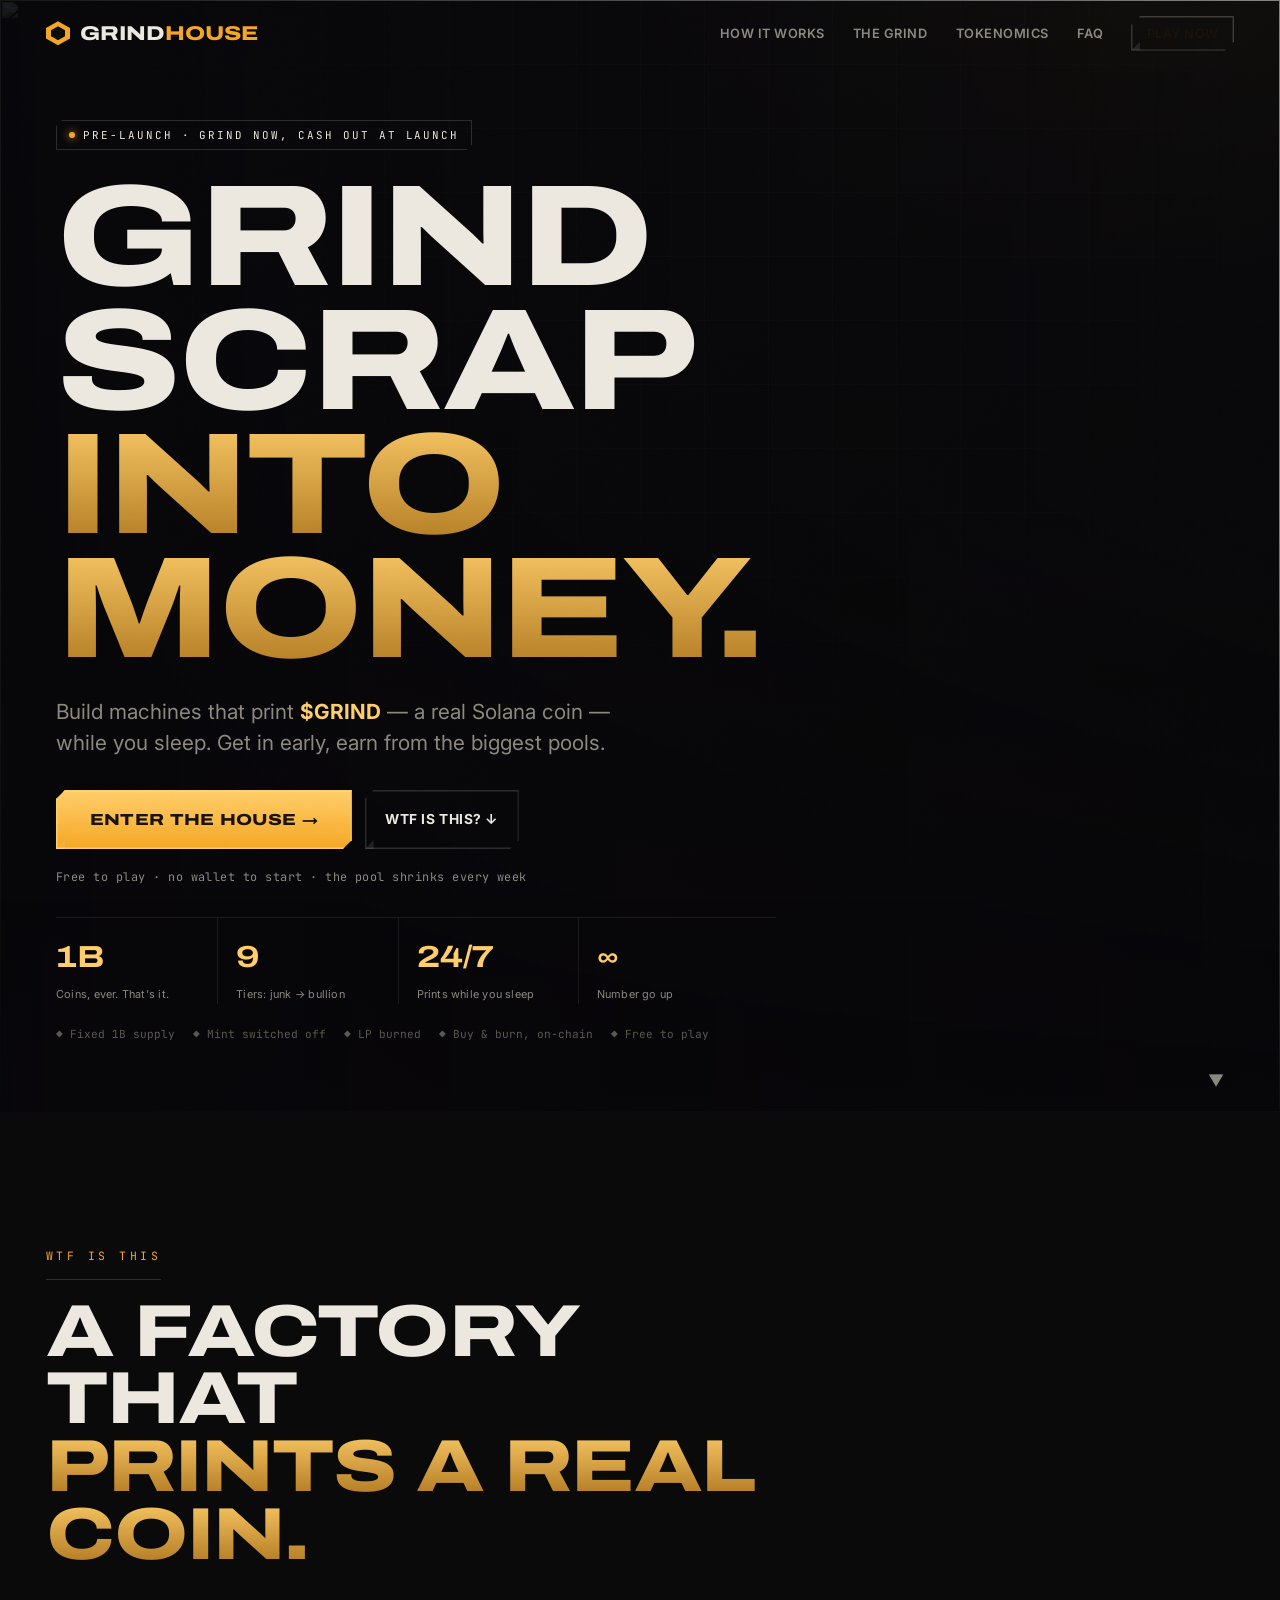
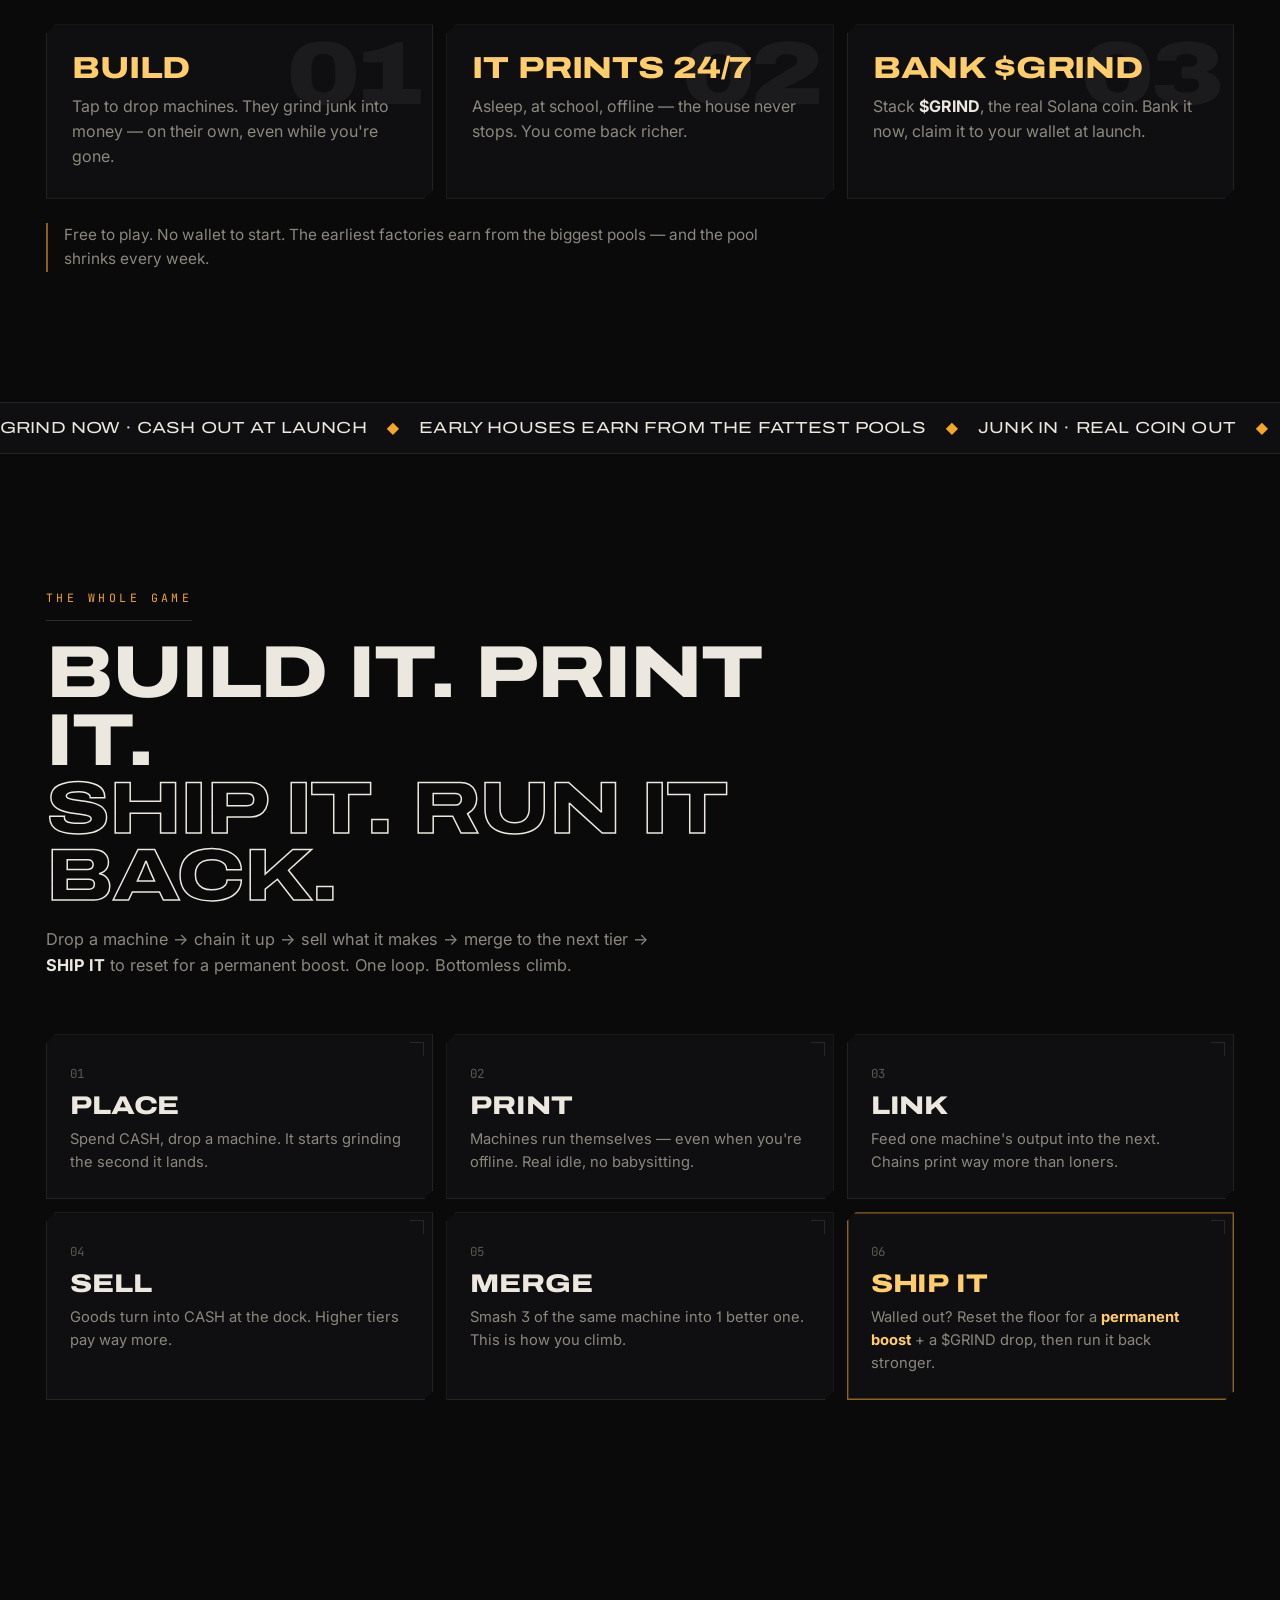
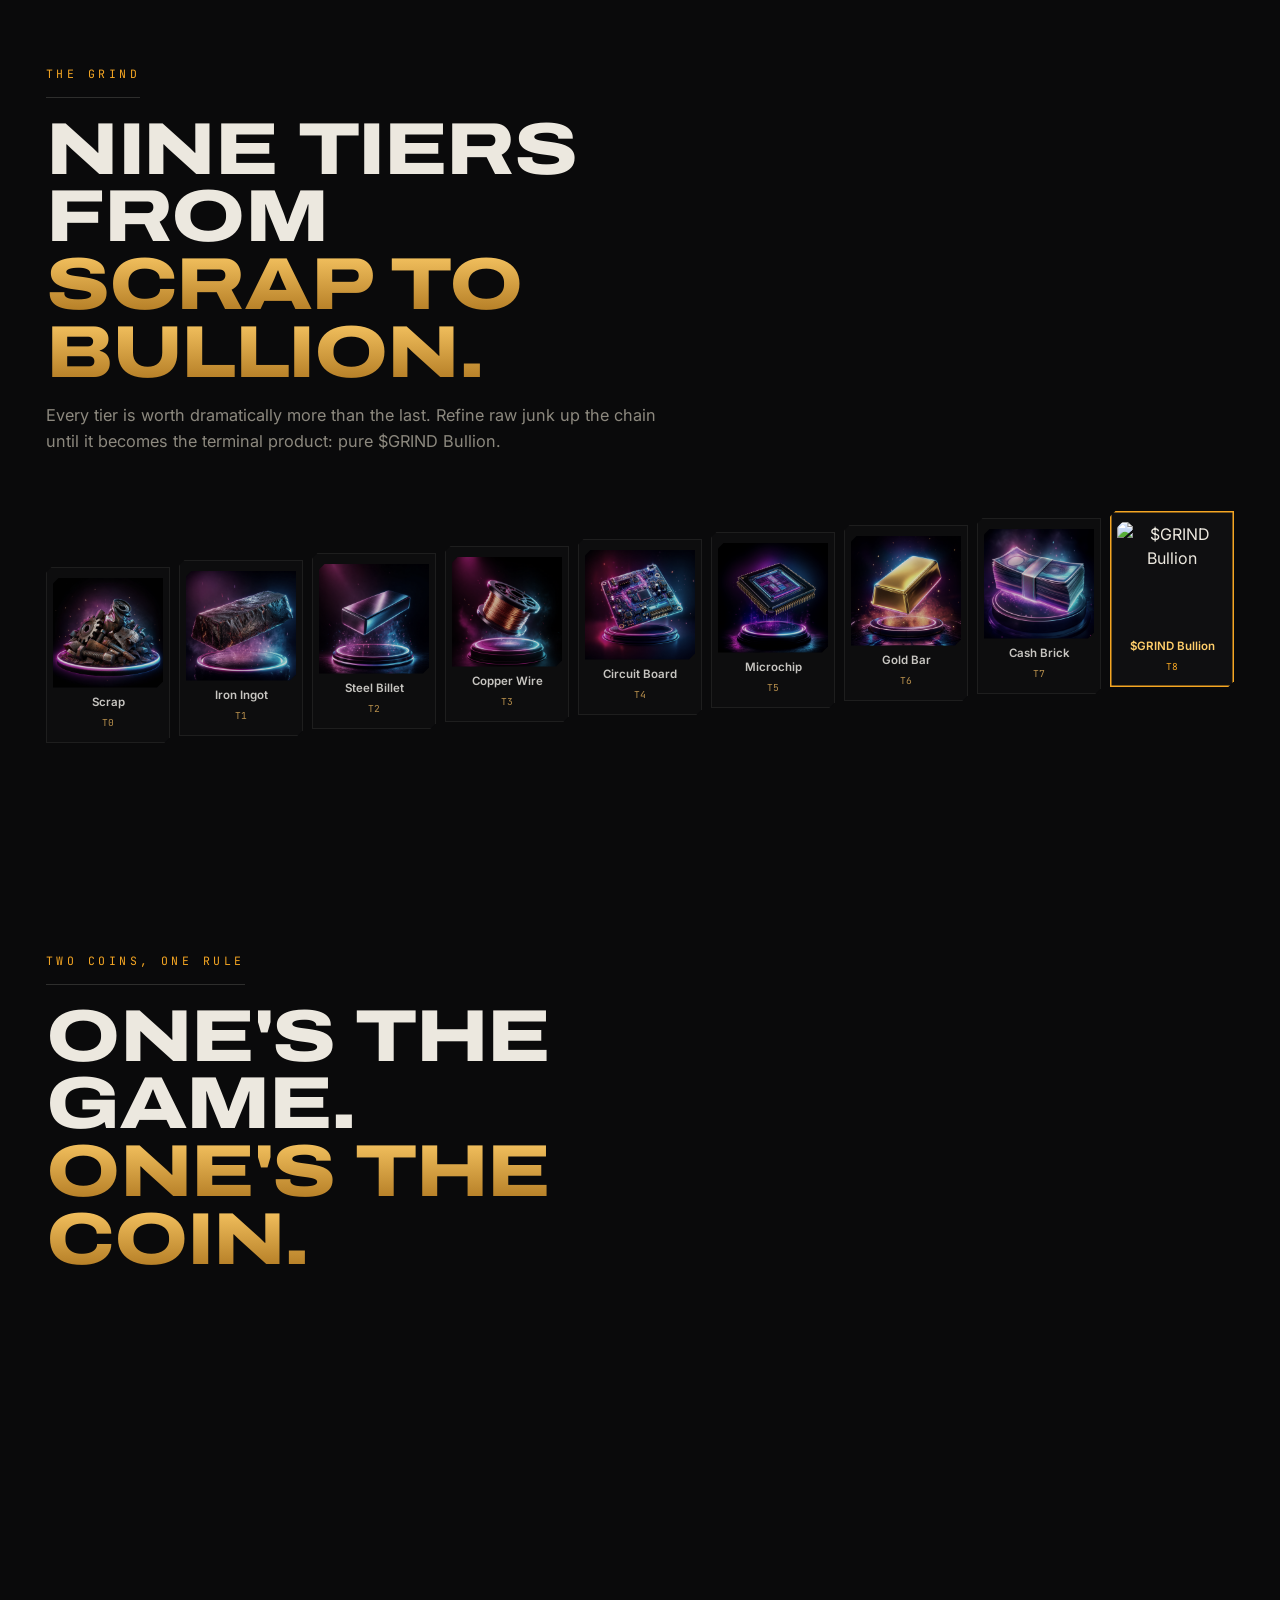
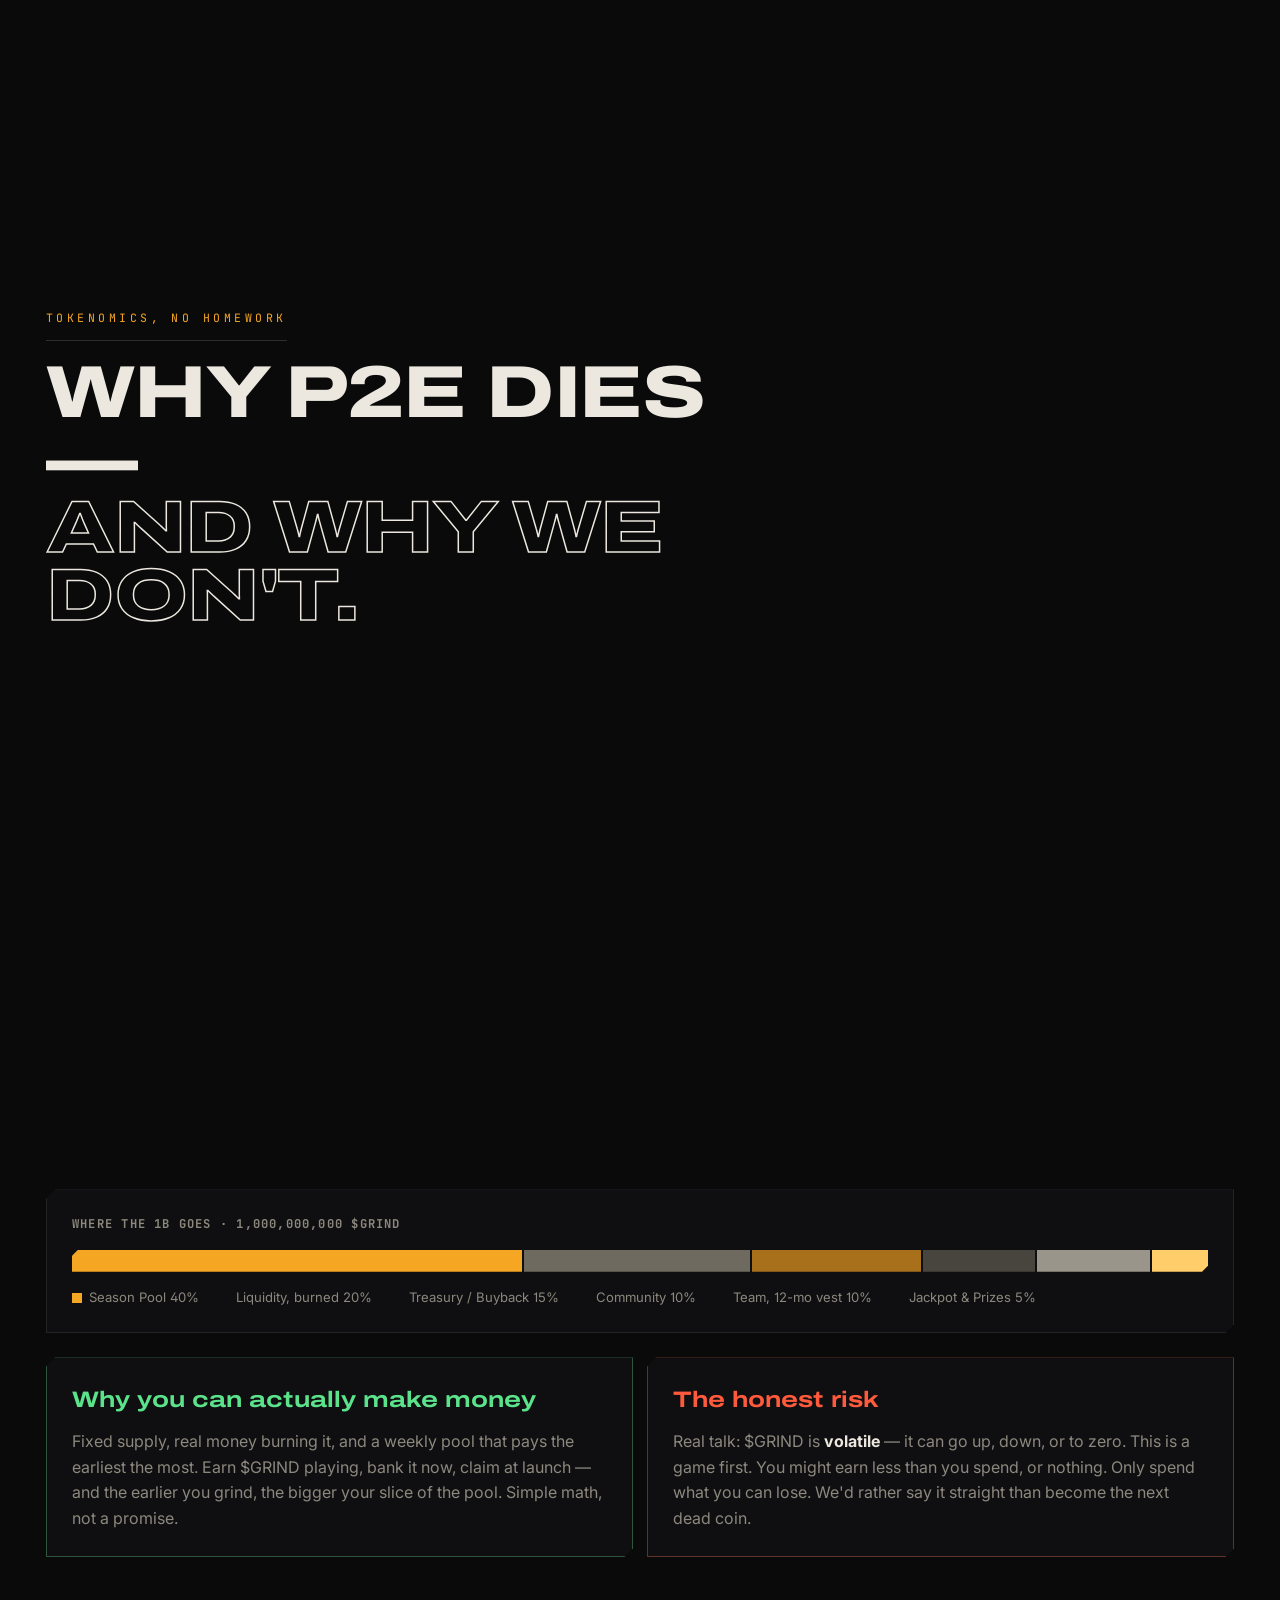
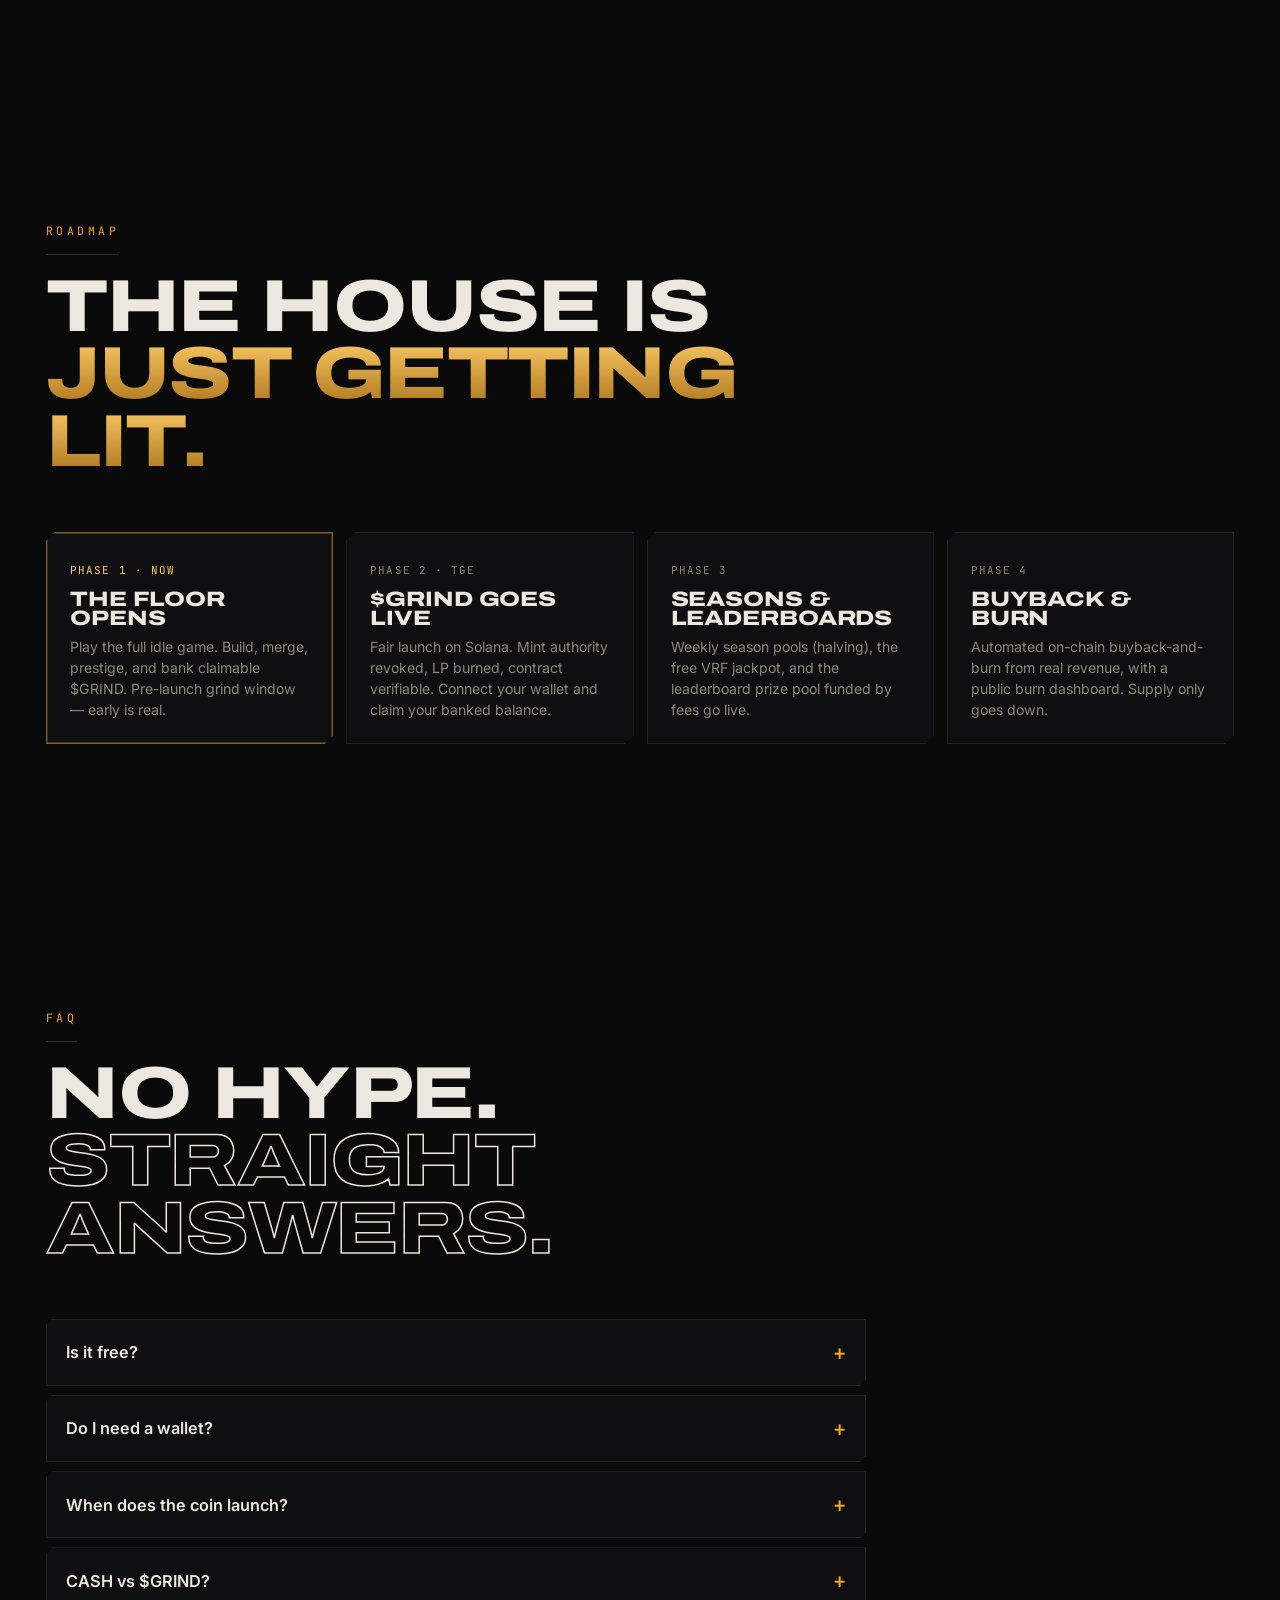
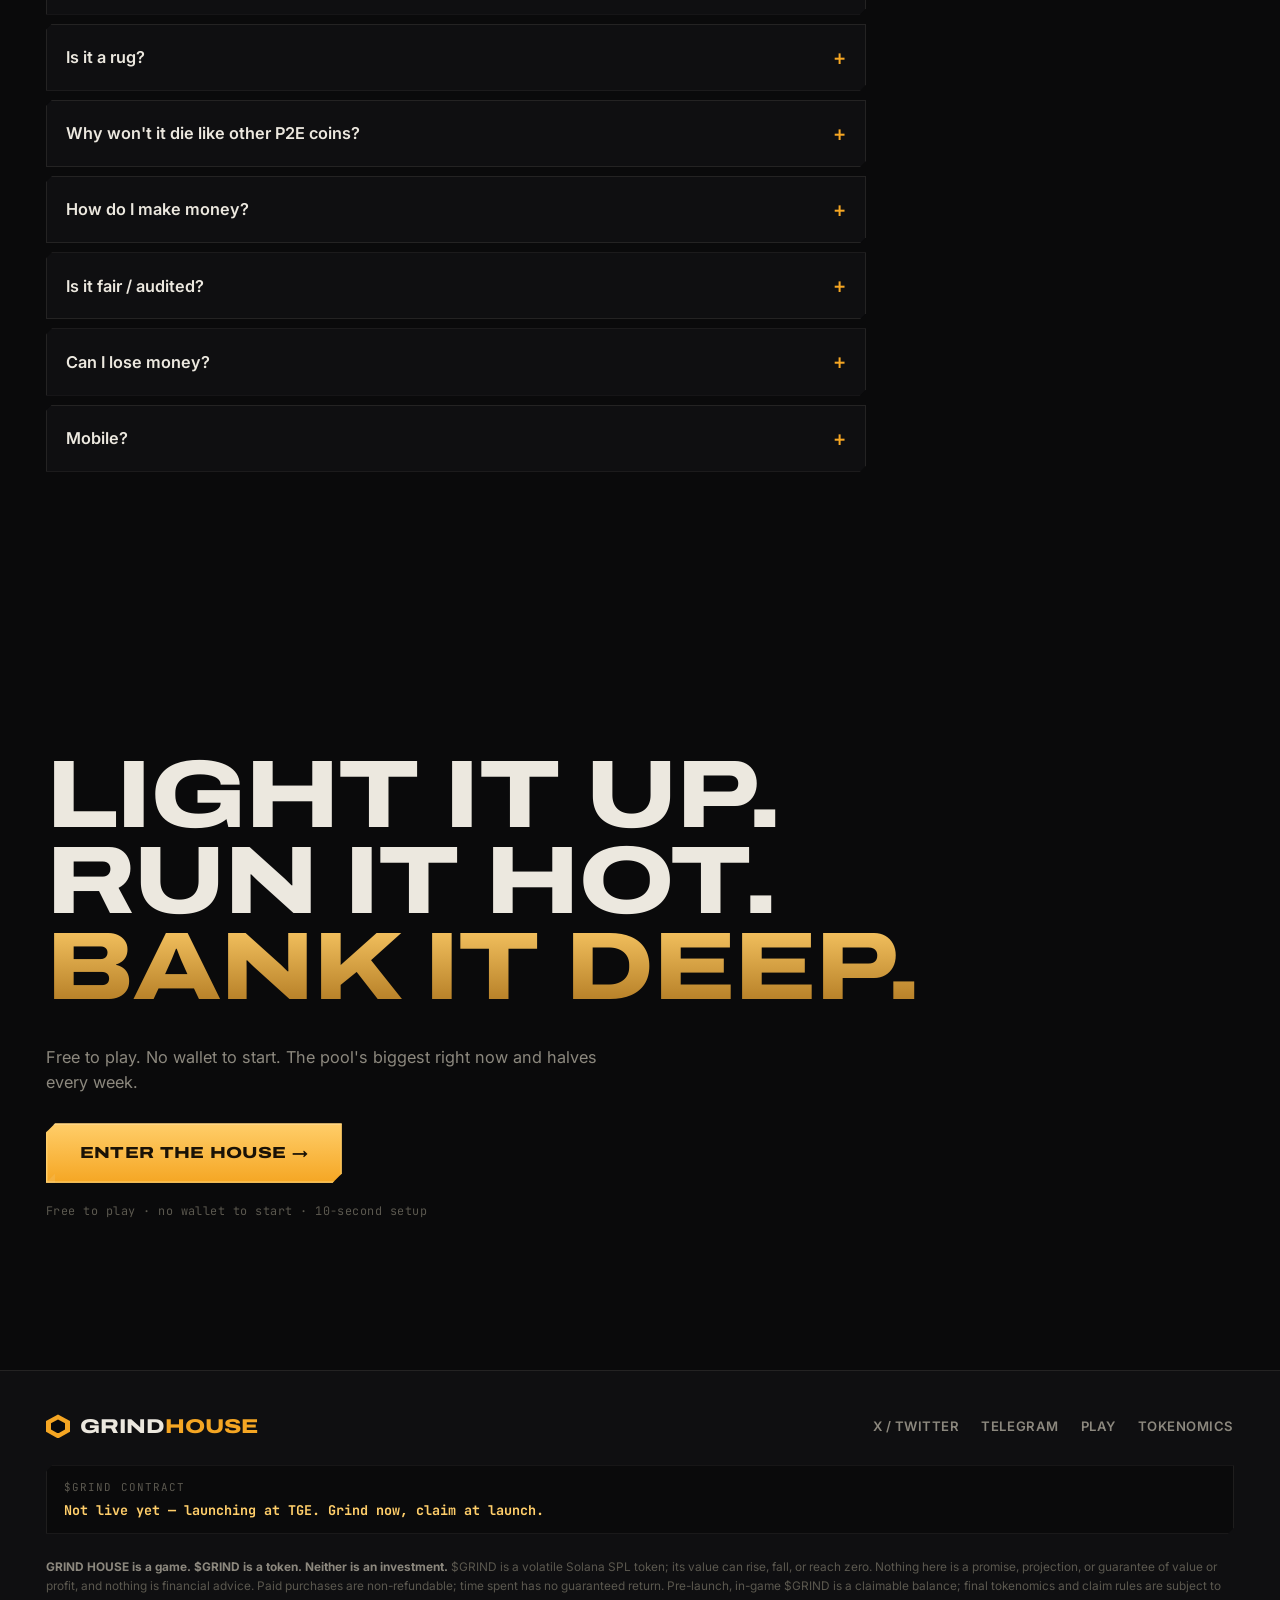
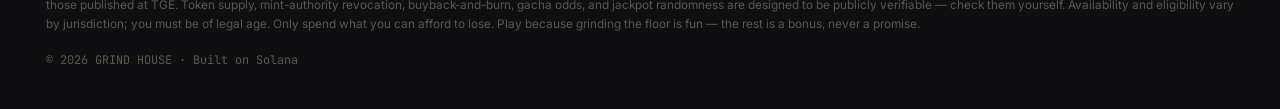
==== index.html @ 3b8a9f99 "GRIND HOUSE — clarity pass: WTF explainer, CASH/$GRIND split, skimmable tokenomics, in-game onboardi" ====
<!DOCTYPE html>
<html lang="en">
<head>
<meta charset="UTF-8">
<meta name="viewport" content="width=device-width, initial-scale=1">
<meta name="theme-color" content="#07060c">
<title>GRIND HOUSE — Grind scrap into money. $GRIND on Solana.</title>
<meta name="description" content="Run a neon refinery that grinds raw scrap all the way up to $GRIND — the real Solana token. It prints while you sleep. Grind now, claim at launch.">
<meta property="og:title" content="GRIND HOUSE — Grind scrap into money.">
<meta property="og:description" content="The underground refinery that turns junk into $GRIND on Solana. The house never sleeps.">
<meta property="og:image" content="assets/img/og.png">
<meta property="og:type" content="website">
<meta name="twitter:card" content="summary_large_image">
<link rel="icon" href="assets/img/token.png">
<link rel="preconnect" href="https://fonts.googleapis.com">
<link rel="preconnect" href="https://fonts.gstatic.com" crossorigin>
<link href="https://fonts.googleapis.com/css2?family=Archivo:wdth,wght@125,500;125,600;125,700;125,800;125,900&family=Inter:wght@400;500;600;700&family=JetBrains+Mono:wght@400;500;700&display=swap" rel="stylesheet">
<link rel="stylesheet" href="css/base.css">
<link rel="stylesheet" href="css/site.css">
</head>
<body>
<div class="bg-fx"><div class="bg-grid"></div><div class="bg-glow g1"></div><div class="bg-glow g2"></div><div class="bg-scan"></div></div>

<!-- ===== NAV ===== -->
<nav class="nav" id="nav">
  <a class="brand" href="#top"><span class="brand-mark"></span><span class="brand-name">GRIND<i>HOUSE</i></span></a>
  <div class="nav-links" id="navLinks">
    <a href="#how">How it works</a>
    <a href="#ladder">The grind</a>
    <a href="#token">Tokenomics</a>
    <a href="#faq">FAQ</a>
    <a class="cta nav-cta" href="play.html">PLAY NOW</a>
  </div>
  <button class="nav-burger" id="burger" aria-label="menu">☰</button>
</nav>

<!-- ===== HERO ===== -->
<header class="hero" id="top">
  <div class="hero-bg">
    <video autoplay muted loop playsinline poster="assets/img/hero.png">
      <source src="assets/video/hero_loop.mp4" type="video/mp4">
    </video>
    <img src="assets/img/hero.png" class="hero-bg-fallback" alt="">
    <div class="hero-veil"></div>
  </div>
  <div class="hero-inner">
    <div class="hero-badge"><span class="live-dot"></span> PRE-LAUNCH · GRIND NOW, CASH OUT AT LAUNCH</div>
    <h1 class="hero-h1">GRIND SCRAP<br><span class="grad-gold">INTO MONEY.</span></h1>
    <p class="hero-sub">Build machines that print <b>$GRIND</b> — a real Solana coin — while you sleep. Get in early, earn from the biggest pools.</p>
    <div class="hero-cta">
      <a class="cta big-cta" href="play.html">ENTER THE HOUSE →</a>
      <a class="cta ghost" href="#wtf">WTF is this? ↓</a>
    </div>
    <p class="hero-micro">Free to play · no wallet to start · the pool shrinks every week</p>
    <div class="hero-stats">
      <div class="hs"><b data-count="1000000000">1B</b><span>Coins, ever. That's it.</span></div>
      <div class="hs"><b data-count="9">9</b><span>Tiers: junk → bullion</span></div>
      <div class="hs"><b>24/7</b><span>Prints while you sleep</span></div>
      <div class="hs"><b>∞</b><span>Number go up</span></div>
    </div>
    <div class="trust-row">
      <span class="trust">◆ Fixed 1B supply</span>
      <span class="trust">◆ Mint switched off</span>
      <span class="trust">◆ LP burned</span>
      <span class="trust">◆ Buy &amp; burn, on-chain</span>
      <span class="trust">◆ Free to play</span>
    </div>
  </div>
  <div class="scroll-cue">▼</div>
</header>

<!-- ===== WTF IS THIS ===== -->
<section class="sec wtf" id="wtf">
  <div class="sec-head">
    <span class="kicker">WTF is this</span>
    <h2>A FACTORY THAT<br><span class="grad-gold">PRINTS A REAL COIN.</span></h2>
  </div>
  <div class="wtf-grid">
    <div class="wtf-step">
      <span class="wtf-n">01</span>
      <h3>BUILD</h3>
      <p>Tap to drop machines. They grind junk into money — on their own, even while you're gone.</p>
    </div>
    <div class="wtf-step">
      <span class="wtf-n">02</span>
      <h3>IT PRINTS 24/7</h3>
      <p>Asleep, at school, offline — the house never stops. You come back richer.</p>
    </div>
    <div class="wtf-step">
      <span class="wtf-n">03</span>
      <h3>BANK $GRIND</h3>
      <p>Stack <b>$GRIND</b>, the real Solana coin. Bank it now, claim it to your wallet at launch.</p>
    </div>
  </div>
  <p class="wtf-foot">Free to play. No wallet to start. The earliest factories earn from the biggest pools — and the pool shrinks every week.</p>
</section>

<div class="marquee"><div class="marquee-track" id="marquee"></div></div>

<!-- ===== HOW IT WORKS ===== -->
<section class="sec" id="how">
  <div class="sec-head">
    <span class="kicker">The whole game</span>
    <h2>BUILD IT. PRINT IT.<br><span class="grad-neon">SHIP IT. RUN IT BACK.</span></h2>
    <p>Drop a machine → chain it up → sell what it makes → merge to the next tier → <b>SHIP IT</b> to reset for a permanent boost. One loop. Bottomless climb.</p>
  </div>
  <div class="loop-grid">
    <div class="loop-card"><span class="ln">01</span><h3>PLACE</h3><p>Spend CASH, drop a machine. It starts grinding the second it lands.</p></div>
    <div class="loop-card"><span class="ln">02</span><h3>PRINT</h3><p>Machines run themselves — even when you're offline. Real idle, no babysitting.</p></div>
    <div class="loop-card"><span class="ln">03</span><h3>LINK</h3><p>Feed one machine's output into the next. Chains print way more than loners.</p></div>
    <div class="loop-card"><span class="ln">04</span><h3>SELL</h3><p>Goods turn into CASH at the dock. Higher tiers pay way more.</p></div>
    <div class="loop-card"><span class="ln">05</span><h3>MERGE</h3><p>Smash 3 of the same machine into 1 better one. This is how you climb.</p></div>
    <div class="loop-card hot"><span class="ln">06</span><h3>SHIP IT</h3><p>Walled out? Reset the floor for a <b>permanent boost</b> + a $GRIND drop, then run it back stronger.</p></div>
  </div>
</section>

<!-- ===== THE LADDER ===== -->
<section class="sec" id="ladder">
  <div class="sec-head">
    <span class="kicker">The grind</span>
    <h2>NINE TIERS FROM<br><span class="grad-gold">SCRAP TO BULLION.</span></h2>
    <p>Every tier is worth dramatically more than the last. Refine raw junk up the chain until it becomes the terminal product: pure $GRIND Bullion.</p>
  </div>
  <div class="ladder">
    <div class="rung"><img src="assets/img/t0_scrap.png" alt="Scrap"><b>Scrap</b><span>T0</span></div>
    <div class="rung"><img src="assets/img/t1_iron.png" alt="Iron Ingot"><b>Iron Ingot</b><span>T1</span></div>
    <div class="rung"><img src="assets/img/t2_steel.png" alt="Steel Billet"><b>Steel Billet</b><span>T2</span></div>
    <div class="rung"><img src="assets/img/t3_wire.png" alt="Copper Wire"><b>Copper Wire</b><span>T3</span></div>
    <div class="rung"><img src="assets/img/t4_circuit.png" alt="Circuit Board"><b>Circuit Board</b><span>T4</span></div>
    <div class="rung"><img src="assets/img/t5_chip.png" alt="Microchip"><b>Microchip</b><span>T5</span></div>
    <div class="rung"><img src="assets/img/t6_gold.png" alt="Gold Bar"><b>Gold Bar</b><span>T6</span></div>
    <div class="rung"><img src="assets/img/t7_cash.png" alt="Cash Brick"><b>Cash Brick</b><span>T7</span></div>
    <div class="rung final"><img src="assets/img/t8_grind.png" alt="$GRIND Bullion"><b>$GRIND Bullion</b><span>T8</span></div>
  </div>
</section>

<!-- ===== CASH vs $GRIND ===== -->
<section class="sec" id="cash-grind">
  <div class="sec-head">
    <span class="kicker">Two coins, one rule</span>
    <h2>ONE'S THE GAME.<br><span class="grad-gold">ONE'S THE COIN.</span></h2>
  </div>

  <div class="two-token">
    <div class="tt cash">
      <h3>CASH</h3><span class="tt-tag">game money</span>
      <p><b>Game money.</b> The points you build with. Climbs to insane numbers — billions, trillions, infinity. <b>You can't cash it out — that's on purpose.</b> Game money can't crash anything.</p>
    </div>
    <div class="tt grind">
      <h3>$GRIND</h3><span class="tt-tag">the real Solana coin</span>
      <p><b>Real coin.</b> Fixed at 1,000,000,000 forever. Mint switched off. You only earn it at big moments — shipping, milestones, the weekly pool. No printing per second, so playing can never flood the market. Bank it now, claim at launch.</p>
    </div>
  </div>

  <p class="safe-strip">CASH explodes forever so the fun never stops; $GRIND can't, so the real coin stays scarce. <b>That split is the trick every other P2E game missed.</b></p>
</section>

<!-- ===== TOKENOMICS ===== -->
<section class="sec" id="token">
  <div class="sec-head">
    <span class="kicker">Tokenomics, no homework</span>
    <h2>WHY P2E DIES —<br><span class="grad-neon">AND WHY WE DON'T.</span></h2>
  </div>

  <div class="tldr">
    <p class="tldr-line">Other play-to-earn coins print forever, so they die. <b>$GRIND can't</b> — fixed at 1B, mint switched off, and real revenue keeps buying it back &amp; burning it on-chain. That's it.</p>
    <p class="risk-chip"><b>Heads up:</b> $GRIND is volatile — it can go to zero. Game first. Only spend what you can lose.</p>
  </div>

  <div class="token-bullets">
    <div class="tb"><h4>No printer.</h4><p>Zero coins per second. You only earn $GRIND at moments — shipping, milestones, the weekly pool. Playing can never flood the market.</p></div>
    <div class="tb"><h4>Supply only shrinks.</h4><p>Real money from cosmetics (paid in SOL) auto-buys $GRIND and burns it — on-chain, forever. Anyone can check.</p></div>
    <div class="tb"><h4>Early = bigger share.</h4><p>The weekly pool halves every week — earlier grinders earn from the fattest pools. That's the math, not a price call.</p></div>
    <div class="tb"><h4>Value from fun, not new buyers.</h4><p>No deposits paying you, no last-one-holding-the-bag. People enjoying the game funds the burn.</p></div>
  </div>

  <div class="alloc">
    <h4 class="alloc-title">Where the 1B goes · 1,000,000,000 $GRIND</h4>
    <div class="alloc-bar">
      <i style="--w:40%;--c:var(--gold)" title="Season Pool 40%"></i>
      <i style="--w:20%;--c:var(--cyan)" title="Liquidity (burned) 20%"></i>
      <i style="--w:15%;--c:var(--violet)" title="Treasury/Buyback 15%"></i>
      <i style="--w:10%;--c:var(--mag)" title="Community 10%"></i>
      <i style="--w:10%;--c:var(--acid)" title="Team (vested) 10%"></i>
      <i style="--w:5%;--c:var(--hot)" title="Jackpot 5%"></i>
    </div>
    <div class="alloc-legend">
      <span><i style="background:var(--gold)"></i>Season Pool 40%</span>
      <span><i style="background:var(--cyan)"></i>Liquidity, burned 20%</span>
      <span><i style="background:var(--violet)"></i>Treasury / Buyback 15%</span>
      <span><i style="background:var(--mag)"></i>Community 10%</span>
      <span><i style="background:var(--acid)"></i>Team, 12-mo vest 10%</span>
      <span><i style="background:var(--hot)"></i>Jackpot &amp; Prizes 5%</span>
    </div>
  </div>

  <div class="money-honest">
    <div class="mh-col good">
      <h4>Why you can actually make money</h4>
      <p>Fixed supply, real money burning it, and a weekly pool that pays the earliest the most. Earn $GRIND playing, bank it now, claim at launch — and the earlier you grind, the bigger your slice of the pool. Simple math, not a promise.</p>
    </div>
    <div class="mh-col risk">
      <h4>The honest risk</h4>
      <p>Real talk: $GRIND is <b>volatile</b> — it can go up, down, or to zero. This is a game first. You might earn less than you spend, or nothing. Only spend what you can lose. We'd rather say it straight than become the next dead coin.</p>
    </div>
  </div>
</section>

<!-- ===== ROADMAP ===== -->
<section class="sec" id="road">
  <div class="sec-head"><span class="kicker">Roadmap</span><h2>THE HOUSE IS<br><span class="grad-gold">JUST GETTING LIT.</span></h2></div>
  <div class="road">
    <div class="rd done"><span class="rd-ph">PHASE 1 · NOW</span><h3>The Floor Opens</h3><p>Play the full idle game. Build, merge, prestige, and bank claimable $GRIND. Pre-launch grind window — early is real.</p></div>
    <div class="rd"><span class="rd-ph">PHASE 2 · TGE</span><h3>$GRIND Goes Live</h3><p>Fair launch on Solana. Mint authority revoked, LP burned, contract verifiable. Connect your wallet and claim your banked balance.</p></div>
    <div class="rd"><span class="rd-ph">PHASE 3</span><h3>Seasons &amp; Leaderboards</h3><p>Weekly season pools (halving), the free VRF jackpot, and the leaderboard prize pool funded by fees go live.</p></div>
    <div class="rd"><span class="rd-ph">PHASE 4</span><h3>Buyback &amp; Burn</h3><p>Automated on-chain buyback-and-burn from real revenue, with a public burn dashboard. Supply only goes down.</p></div>
  </div>
</section>

<!-- ===== FAQ ===== -->
<section class="sec" id="faq">
  <div class="sec-head"><span class="kicker">FAQ</span><h2>NO HYPE.<br><span class="grad-neon">STRAIGHT ANSWERS.</span></h2></div>
  <div class="faq">
    <details><summary>Is it free?</summary><p>Yes. Build, grind, ship, and bank $GRIND without spending a cent. Optional cosmetics exist — that's it.</p></details>
    <details><summary>Do I need a wallet?</summary><p>No — not to play. Start grinding instantly. Connect a Solana wallet only when you want to claim your $GRIND at launch.</p></details>
    <details><summary>When does the coin launch?</summary><p>Not yet. Right now you bank claimable $GRIND; at launch you pull it to your wallet. The weekly pool halves, so early grinders earn from the biggest pools.</p></details>
    <details><summary>CASH vs $GRIND?</summary><p>CASH = game points, infinite, can't cash out. $GRIND = the real Solana coin, fixed 1B, yours to claim at launch. CASH builds; $GRIND pays.</p></details>
    <details><summary>Is it a rug?</summary><p>No — and don't trust us, check the chain. Supply's fixed at 1B, mint's switched off, LP's burned, buys &amp; burns are on-chain. Value comes from people playing, not new deposits.</p></details>
    <details><summary>Why won't it die like other P2E coins?</summary><p>No per-second printing. Supply can't grow, sinks shrink it, and real revenue buys it back. Playing can't flood the market.</p></details>
    <details><summary>How do I make money?</summary><p>Earn $GRIND at big moments — resetting your floor for a boost (we call it SHIP IT), hitting milestones, grabbing the weekly pool — then bank it and claim at launch. Ship faster and stack blueprint buffs to earn more. (It's volatile. Game first.)</p></details>
    <details><summary>Is it fair / audited?</summary><p>Built for it. Fixed supply, mint switched off, on-chain buy &amp; burn, published gacha odds, a provably-fair jackpot — and audit details land before launch. Check it all yourself.</p></details>
    <details><summary>Can I lose money?</summary><p>Playing's free, so banked $GRIND costs you nothing. But $GRIND is volatile, and any real cash you spend on cosmetics is gone. Only spend what you can lose.</p></details>
    <details><summary>Mobile?</summary><p>Yep. Whole game runs in any browser, phone or desktop. Progress saves automatically.</p></details>
  </div>
</section>

<!-- ===== CTA ===== -->
<section class="final-cta">
  <h2>LIGHT IT UP.<br>RUN IT HOT.<br><span class="grad-gold">BANK IT DEEP.</span></h2>
  <p class="final-sub">Free to play. No wallet to start. The pool's biggest right now and halves every week.</p>
  <a class="cta big-cta" href="play.html">ENTER THE HOUSE →</a>
  <p class="final-micro">Free to play · no wallet to start · 10-second setup</p>
</section>

<!-- ===== FOOTER ===== -->
<footer class="foot">
  <div class="foot-top">
    <a class="brand" href="#top"><span class="brand-mark"></span><span class="brand-name">GRIND<i>HOUSE</i></span></a>
    <div class="foot-links">
      <a href="#" id="xLink">X / Twitter</a>
      <a href="#" id="tgLink">Telegram</a>
      <a href="play.html">Play</a>
      <a href="#token">Tokenomics</a>
    </div>
  </div>
  <div class="ca-box"><span>$GRIND contract</span><b id="caText">Not live yet — launching at TGE. Grind now, claim at launch.</b></div>
  <p class="disclaimer">
    <b>GRIND HOUSE is a game. $GRIND is a token. Neither is an investment.</b>
    $GRIND is a volatile Solana SPL token; its value can rise, fall, or reach zero. Nothing here is a promise, projection, or guarantee of value or profit, and nothing is financial advice. Paid purchases are non-refundable; time spent has no guaranteed return. Pre-launch, in-game $GRIND is a claimable balance; final tokenomics and claim rules are subject to those published at TGE. Token supply, mint-authority revocation, buyback-and-burn, gacha odds, and jackpot randomness are designed to be publicly verifiable — check them yourself. Availability and eligibility vary by jurisdiction; you must be of legal age. Only spend what you can afford to lose. Play because grinding the floor is fun — the rest is a bonus, never a promise.
  </p>
  <p class="copy">© <span id="yr"></span> GRIND HOUSE · Built on Solana</p>
</footer>

<script src="https://cdn.jsdelivr.net/npm/gsap@3.12.5/dist/gsap.min.js"></script>
<script src="https://cdn.jsdelivr.net/npm/gsap@3.12.5/dist/ScrollTrigger.min.js"></script>
<script src="https://cdn.jsdelivr.net/npm/@studio-freight/lenis@1.0.42/dist/lenis.min.js"></script>
<script type="module">
  import { TICKER } from "./js/data.js";
  import { GH } from "./js/config.js";
  // marquee
  const mq = document.getElementById("marquee");
  if (mq) mq.innerHTML = TICKER.concat(TICKER).map(t=>`<span>${t}</span><b>◆</b>`).join("");
  // year
  document.getElementById("yr").textContent = "2026";
  // nav scrolled state
  const nav = document.getElementById("nav");
  addEventListener("scroll", () => nav.classList.toggle("scrolled", scrollY > 30));
  // burger
  document.getElementById("burger").addEventListener("click", () => document.getElementById("navLinks").classList.toggle("open"));
  document.querySelectorAll("#navLinks a").forEach(a => a.addEventListener("click", () => document.getElementById("navLinks").classList.remove("open")));
  // count-up on hero stats
  const io = new IntersectionObserver((es)=>es.forEach(e=>{ if(e.isIntersecting){ countUp(e.target); io.unobserve(e.target);} }),{threshold:.5});
  document.querySelectorAll("[data-count]").forEach(el=>io.observe(el));
  function countUp(el){ const t=+el.dataset.count; let s=0; const dur=1100, t0=performance.now();
    const fmt=(n)=> n>=1e9?(n/1e9).toFixed(0)+"B": n>=1e6?(n/1e6).toFixed(0)+"M": Math.floor(n);
    const step=(now)=>{ const k=Math.min(1,(now-t0)/dur); el.textContent=fmt(t*(0.2+0.8*k*k)); if(k<1)requestAnimationFrame(step); else el.textContent=fmt(t);}; requestAnimationFrame(step); }
  // reveal on scroll
  const rv = new IntersectionObserver((es)=>es.forEach(e=>{ if(e.isIntersecting) e.target.classList.add("in"); }),{threshold:.15});
  document.querySelectorAll(".wtf-step,.loop-card,.rung,.tt,.tb,.rd,details,.mh-col,.safe-strip,.tldr-line,.risk-chip").forEach(el=>{el.classList.add("rise");rv.observe(el);});
  // wire token links if present
  if (GH.token.links.x) document.getElementById("xLink").href = GH.token.links.x;
  if (GH.token.links.telegram) document.getElementById("tgLink").href = GH.token.links.telegram;
  if (GH.token.launched && GH.token.mint) document.getElementById("caText").textContent = GH.token.mint;

  // motion stack — Lenis smooth scroll + GSAP hero parallax (tasteful, guarded)
  try {
    if (window.Lenis) {
      const lenis = new Lenis({ lerp: 0.1 });
      const raf = (t) => { lenis.raf(t); requestAnimationFrame(raf); };
      requestAnimationFrame(raf);
      if (window.gsap && window.ScrollTrigger) lenis.on("scroll", window.ScrollTrigger.update);
    }
    if (window.gsap && window.ScrollTrigger) {
      gsap.registerPlugin(ScrollTrigger);
      gsap.to(".hero-bg", { yPercent: 16, ease: "none", scrollTrigger: { trigger: ".hero", start: "top top", end: "bottom top", scrub: true } });
      gsap.utils.toArray(".sec-head h2").forEach((h) => gsap.from(h, { y: 28, opacity: 0, duration: .8, ease: "power3.out", scrollTrigger: { trigger: h, start: "top 85%" } }));
    }
  } catch (e) { /* motion is enhancement-only */ }
</script>
</body>
</html>
---- css/base.css ----
/* =====================================================================
   GRIND HOUSE — base / design system  ·  "REFINERY BRUTALIST"
   Restraint-first industrial editorial. Matte ink + tactile grain.
   ONE reserved action accent (molten gold). Neon = reward signal only.
   Bespoke chamfered components — ZERO rounded rectangles.
   (grounded in the verified anti-AI-slop design playbook)
   ===================================================================== */
:root{
  /* 4-layer ink ground */
  --base:#0A0A0B; --panel:#0F0F11; --panel-2:#151518; --raise:#1B1B1F;
  --hair:rgba(236,232,223,.09); --hair-2:rgba(236,232,223,.16);
  /* text */
  --bone:#ECE8DF; --mut:#8C887E; --dim:#5B584F; --recede:#34343A;
  /* THE action accent — gold. CTA / active / $GRIND / payout ONLY */
  --gold:#F5A623; --gold-hi:#FFCE6A; --gold-deep:#A8701A;
  /* state colors — each has exactly one job */
  --live:#5BE38C;            /* live income +$/s only */
  --warn:#FF5A3C;            /* danger / starved / risk only */
  /* reward neon — reserved for reveals/jackpot bursts + the art, never static chrome */
  --neon-mag:#FF2EC4; --neon-cy:#18E0FF; --neon-vi:#9A6BFF;
  --edge:rgba(236,232,223,.22);

  --disp:'Archivo',system-ui,sans-serif;       /* expanded heavy (font-stretch:125%) */
  --ui:'Inter',system-ui,sans-serif;
  --mono:'JetBrains Mono',ui-monospace,monospace;
  --maxw:1280px;

  /* signature chamfer — top-left + bottom-right cut */
  --cut:polygon(9px 0, 100% 0, 100% calc(100% - 9px), calc(100% - 9px) 100%, 0 100%, 0 9px);
  --cut-sm:polygon(6px 0, 100% 0, 100% calc(100% - 6px), calc(100% - 6px) 100%, 0 100%, 0 6px);
  --cut-tr:polygon(0 0, calc(100% - 14px) 0, 100% 14px, 100% 100%, 0 100%); /* top-right notch */

  /* tactile grain (feTurbulence, baked data-uri) */
  --grain:url("data:image/svg+xml,%3Csvg xmlns='http://www.w3.org/2000/svg' width='160' height='160'%3E%3Cfilter id='n'%3E%3CfeTurbulence type='fractalNoise' baseFrequency='0.82' numOctaves='2' stitchTiles='stitch'/%3E%3C/filter%3E%3Crect width='100%25' height='100%25' filter='url(%23n)'/%3E%3C/svg%3E");
}
*{box-sizing:border-box;margin:0;padding:0;-webkit-tap-highlight-color:transparent}
html{-webkit-text-size-adjust:100%}
body{background:var(--base);color:var(--bone);font-family:var(--ui);font-weight:400;line-height:1.5;
  overflow-x:hidden;text-rendering:optimizeLegibility;-webkit-font-smoothing:antialiased;font-feature-settings:"ss01","cv01";}
img{display:block;max-width:100%}
a{color:inherit;text-decoration:none}
button{font-family:inherit;cursor:pointer;border:none;background:none;color:inherit}
::selection{background:var(--gold);color:#0a0a0b}
.disp,h1,h2,h3{font-family:var(--disp);font-weight:800;font-stretch:125%;letter-spacing:-.005em;line-height:.92;text-transform:uppercase}
.mono{font-family:var(--mono);font-feature-settings:"tnum"}
.tnum{font-variant-numeric:tabular-nums}

/* global tactile grain overlay */
body::after{content:"";position:fixed;inset:0;z-index:9999;pointer-events:none;
  background-image:var(--grain);background-size:160px 160px;opacity:.05;mix-blend-mode:overlay}

/* ---------- atmosphere bg (matte, not neon wash) ---------- */
.bg-fx{position:fixed;inset:0;z-index:-1;overflow:hidden;background:
  radial-gradient(900px 600px at 88% -8%, rgba(245,166,35,.05), transparent 60%),
  linear-gradient(180deg,#0b0b0d,#070708);}
.bg-grid{position:absolute;inset:0;background-image:
  linear-gradient(var(--hair) 1px,transparent 1px),linear-gradient(90deg,var(--hair) 1px,transparent 1px);
  background-size:64px 64px;mask:radial-gradient(circle at 50% 18%,#000 10%,transparent 78%);opacity:.4}
.bg-glow,.bg-scan{display:none} /* neon wash removed */

/* ---------- registration crosshair + corner brackets (signature chrome) ---------- */
.frame{position:relative;background:var(--panel);clip-path:var(--cut);border:1px solid var(--hair)}
.brackets{position:relative}
.brackets::before,.brackets::after{content:"";position:absolute;width:12px;height:12px;pointer-events:none;opacity:.5}
.brackets::before{top:7px;left:7px;border-top:1.5px solid var(--edge);border-left:1.5px solid var(--edge)}
.brackets::after{bottom:7px;right:7px;border-bottom:1.5px solid var(--edge);border-right:1.5px solid var(--edge)}

/* ---------- BESPOKE BUTTONS (chamfer + inset hairline border) ---------- */
.btn,.cta{position:relative;display:inline-flex;align-items:center;justify-content:center;gap:.55em;
  font-family:var(--ui);font-weight:700;letter-spacing:.04em;text-transform:uppercase;font-size:.86rem;
  padding:.95em 1.5em;clip-path:var(--cut);background:transparent;color:var(--bone);
  box-shadow:inset 0 0 0 1.4px var(--edge);transition:transform .1s ease,box-shadow .18s,background .18s,color .18s;}
.btn::after,.cta::after{content:"";position:absolute;left:0;bottom:0;width:9px;height:9px;background:var(--edge);
  clip-path:polygon(100% 0,100% 100%,0 100%);opacity:.5;transition:.18s} /* little corner tab detail */
.btn:hover,.cta:hover{box-shadow:inset 0 0 0 1.4px var(--gold);color:var(--gold-hi);transform:translateY(-1px)}
.btn:active,.cta:active{transform:translateY(0) scale(.99)}
/* primary = molten-gold fill (the reserved action accent) */
.cta.primary,.cta.big-cta{background:linear-gradient(180deg,var(--gold-hi),var(--gold));color:#1a1206;
  box-shadow:inset 0 0 0 1.4px var(--gold-hi),inset 0 2px 0 rgba(255,255,255,.35),0 0 0 1px rgba(0,0,0,.4);
  font-weight:800}
.cta.primary:hover,.cta.big-cta:hover{filter:brightness(1.07);color:#1a1206;transform:translateY(-2px)}
.cta.big-cta{font-size:1rem;padding:1.1em 2.1em;font-stretch:125%;font-family:var(--disp);letter-spacing:.02em}
.cta.ghost{box-shadow:inset 0 0 0 1.4px var(--hair-2);color:var(--bone)}
.cta.ghost:hover{box-shadow:inset 0 0 0 1.4px var(--gold);color:var(--gold-hi)}
.cta.disabled,.btn.disabled{opacity:.4;filter:grayscale(.7);cursor:not-allowed;box-shadow:inset 0 0 0 1.4px var(--hair)}
.ghost-btn{padding:.6em 1.1em;clip-path:var(--cut-sm);box-shadow:inset 0 0 0 1.3px var(--hair-2);
  color:var(--mut);font-weight:600;letter-spacing:.06em;font-size:.78rem;transition:.18s}
.ghost-btn:hover{box-shadow:inset 0 0 0 1.3px var(--warn);color:var(--warn)}
.ghost-btn.small{font-size:.72rem;padding:.45em .85em}

/* ---------- MODALS (hard-edged, framed) ---------- */
.modal-wrap{position:fixed;inset:0;z-index:200;display:grid;place-items:center;padding:18px;
  background:rgba(5,5,7,.8);backdrop-filter:blur(7px);opacity:0;transition:opacity .22s}
.modal-wrap.show{opacity:1}
.modal{position:relative;width:min(440px,94vw);background:var(--panel-2);clip-path:var(--cut);
  border:1px solid var(--hair-2);padding:32px 28px;text-align:center;
  transform:translateY(12px);transition:transform .26s cubic-bezier(.2,.9,.3,1.15)}
.modal::before{content:"";position:absolute;inset:0;background-image:var(--grain);background-size:160px;opacity:.06;mix-blend-mode:overlay;pointer-events:none}
.modal-wrap.show .modal{transform:none}
.m-title{font-family:var(--disp);font-weight:800;font-stretch:125%;font-size:1.5rem;color:var(--gold-hi);margin-bottom:.55em;line-height:1}
.m-body{color:var(--mut);font-size:.96rem;margin-bottom:1.3em;line-height:1.55}
.m-body b{color:var(--bone)}
.m-row{display:flex;gap:12px;justify-content:center}.m-row .cta{flex:1}
.m-prize{margin:.3em 0 1.2em}
.m-prize .big{display:block;font-family:var(--mono);font-weight:700;font-size:2.5rem;color:var(--live)}
.m-prize small{color:var(--dim);text-transform:uppercase;letter-spacing:.24em;font-size:.66rem}

/* blueprint pull card */
.pull-card{position:relative;clip-path:var(--cut);padding:20px;margin-bottom:18px;overflow:hidden;
  box-shadow:inset 0 0 0 1.5px var(--rc,var(--gold));background:var(--panel)}
.pull-card img{width:130px;margin:0 auto 10px}
.pull-rar{font-family:var(--disp);font-stretch:125%;font-size:.95rem;letter-spacing:.18em}
.pull-name{font-family:var(--disp);font-stretch:125%;font-size:1.4rem;margin:.1em 0}
.pull-eff{color:var(--mut);font-size:.9rem}
.pull-shine{position:absolute;inset:0;background:linear-gradient(115deg,transparent 42%,rgba(255,255,255,.18),transparent 58%);transform:translateX(-120%);animation:shine 1.5s ease .1s}
@keyframes shine{to{transform:translateX(120%)}}

/* ---------- TOASTS ---------- */
.fx-root{position:fixed;inset:0;z-index:300;pointer-events:none;overflow:hidden}
.toast{position:fixed;left:50%;bottom:96px;transform:translate(-50%,16px);background:var(--panel-2);clip-path:var(--cut-sm);
  box-shadow:inset 0 0 0 1.3px var(--hair-2);padding:.7em 1.2em;font-weight:600;color:var(--bone);opacity:0;transition:.26s}
.toast.show{opacity:1;transform:translate(-50%,0)}
.ach-toast{position:fixed;right:18px;top:84px;display:flex;gap:13px;align-items:center;width:min(330px,80vw);
  background:var(--panel-2);clip-path:var(--cut);box-shadow:inset 0 0 0 1.4px var(--gold);padding:13px 15px;transform:translateX(120%);opacity:0;transition:.42s cubic-bezier(.2,.9,.3,1.15)}
.ach-toast.show{transform:none;opacity:1}
.at-ic{font-family:var(--disp);font-size:1.4rem;color:var(--gold)}
.at-n{font-family:var(--disp);font-stretch:125%;font-size:1rem}
.at-d{color:var(--mut);font-size:.78rem}

/* ---------- PARTICLES / REVEAL FX (neon lives HERE) ---------- */
.spark{position:fixed;width:6px;height:6px;pointer-events:none;animation:sparkfly .8s ease-out forwards}
@keyframes sparkfly{to{transform:translate(var(--dx),var(--dy)) scale(.2);opacity:0}}
.coin{position:fixed;top:-30px;width:16px;height:22px;pointer-events:none;background:linear-gradient(180deg,var(--gold-hi),var(--gold-deep));
  clip-path:var(--cut-sm);animation:coinfall var(--dur,1.4s) linear forwards;transform:rotate(var(--rot,0))}
@keyframes coinfall{to{top:110vh;transform:rotate(calc(var(--rot,0) + 540deg))}}
.ship-flash{position:fixed;inset:0;z-index:260;display:grid;place-items:center;pointer-events:none;
  background:radial-gradient(circle at 50% 50%,rgba(245,166,35,.16),rgba(7,6,12,.55));opacity:0;transition:opacity .35s}
.ship-flash.show{opacity:1}
.ship-flash .sf-in{text-align:center;transform:scale(.6);animation:popIn .55s cubic-bezier(.2,.9,.3,1.4) forwards}
.sf-t{font-family:var(--disp);font-stretch:125%;font-size:clamp(3rem,12vw,6.5rem);color:var(--gold-hi)}
.sf-p{font-family:var(--mono);font-weight:700;color:var(--live);font-size:1.3rem}
@keyframes popIn{to{transform:scale(1)}}
.pulse{animation:pulseHit .38s ease}
@keyframes pulseHit{0%{transform:scale(1)}30%{transform:scale(1.025);filter:brightness(1.25)}100%{transform:scale(1)}}

@media (prefers-reduced-motion:reduce){*{animation-duration:.001ms!important;transition-duration:.05ms!important}}
---- css/site.css ----
/* =====================================================================
   GRIND HOUSE — landing  ·  REFINERY BRUTALIST (editorial)
   ===================================================================== */
.grad-gold{background:linear-gradient(180deg,var(--gold-hi),var(--gold-deep));-webkit-background-clip:text;background-clip:text;color:transparent}
/* outlined headline (filled vs hollow editorial contrast) — replaces neon */
.grad-neon{color:transparent;-webkit-text-stroke:1.5px var(--bone)}

.rise{opacity:0;transform:translateY(24px);transition:opacity .7s ease,transform .7s cubic-bezier(.2,.8,.2,1)}
.rise.in{opacity:1;transform:none}

/* ---------------- NAV ---------------- */
.nav{position:fixed;top:0;left:0;right:0;z-index:80;display:flex;align-items:center;justify-content:space-between;padding:16px clamp(16px,4vw,46px);transition:.3s}
.nav.scrolled{background:rgba(9,9,11,.86);backdrop-filter:blur(12px);border-bottom:1px solid var(--hair);padding-top:11px;padding-bottom:11px}
.brand{display:flex;align-items:center;gap:10px}
.brand-mark{width:24px;height:24px;background:var(--gold);clip-path:polygon(50% 0,100% 28%,100% 72%,50% 100%,0 72%,0 28%);position:relative}
.brand-mark::after{content:"";position:absolute;inset:5px;background:var(--base);clip-path:inherit}
.brand-name{font-family:var(--disp);font-stretch:125%;font-weight:800;font-size:1.25rem}
.brand-name i{font-style:normal;color:var(--gold)}
.nav-links{display:flex;align-items:center;gap:28px}
.nav-links a{font-weight:600;font-size:.8rem;letter-spacing:.04em;text-transform:uppercase;color:var(--mut);transition:.18s}
.nav-links a:hover{color:var(--bone)}
.nav-cta{color:#1a1206!important;padding:.6em 1.2em;font-size:.76rem}
.nav-burger{display:none;font-size:1.3rem}

/* ---------------- HERO ---------------- */
.hero{position:relative;min-height:100vh;display:flex;flex-direction:column;justify-content:flex-end;padding:120px clamp(18px,5vw,56px) 70px;overflow:hidden}
.hero-bg{position:absolute;inset:0;z-index:-1}
.hero-bg video,.hero-bg-fallback{position:absolute;inset:0;width:100%;height:100%;object-fit:cover}
.hero-veil{position:absolute;inset:0;background:linear-gradient(90deg,rgba(7,6,9,.92) 0%,rgba(7,6,9,.66) 42%,rgba(7,6,9,.34) 100%),linear-gradient(0deg,rgba(7,6,9,.95),transparent 55%)}
.hero-inner{position:relative;max-width:880px;width:100%}
.hero-badge{display:inline-flex;align-items:center;gap:8px;font-family:var(--mono);font-size:.68rem;letter-spacing:.18em;color:var(--bone);box-shadow:inset 0 0 0 1px var(--hair-2);padding:7px 13px;margin-bottom:26px;clip-path:var(--cut-sm)}
.live-dot{width:6px;height:6px;border-radius:50%;background:var(--gold);box-shadow:0 0 9px var(--gold);animation:blink 1.8s infinite}
@keyframes blink{50%{opacity:.3}}
.hero-h1{font-size:clamp(3.4rem,12vw,9rem);line-height:.86;font-stretch:125%;letter-spacing:-.02em}
.hero-sub{font-size:clamp(1.02rem,2.2vw,1.3rem);color:var(--mut);max-width:600px;margin:24px 0 0;line-height:1.5}
.hero-sub b{color:var(--gold-hi)}
.hero-cta{display:flex;gap:13px;flex-wrap:wrap;margin:32px 0 42px}
.hero-stats{display:flex;gap:0;flex-wrap:wrap;border-top:1px solid var(--hair);max-width:720px}
.hs{flex:1;min-width:120px;padding:16px 18px 0 0;margin-right:18px;border-right:1px solid var(--hair)}
.hs:last-child{border-right:none}
.hs b{display:block;font-family:var(--disp);font-stretch:125%;font-size:1.9rem;color:var(--gold-hi)}
.hs span{font-size:.68rem;color:var(--mut);letter-spacing:.02em}
.trust-row{display:flex;gap:7px 18px;flex-wrap:wrap;font-family:var(--mono);font-size:.7rem;color:var(--dim);margin-top:22px}
.scroll-cue{position:absolute;bottom:20px;right:clamp(18px,5vw,56px);color:var(--mut);animation:bob 1.8s ease-in-out infinite}
@keyframes bob{50%{transform:translateY(7px)}}

/* ---------------- MARQUEE ---------------- */
.marquee{overflow:hidden;border-top:1px solid var(--hair);border-bottom:1px solid var(--hair);background:var(--panel)}
.marquee-track{display:inline-flex;gap:20px;white-space:nowrap;padding:13px 0;font-family:var(--disp);font-stretch:125%;font-size:1rem;letter-spacing:.01em;color:var(--bone);animation:tick 36s linear infinite}
.marquee-track b{color:var(--gold)}
@keyframes tick{to{transform:translateX(-50%)}}

/* ---------------- SECTIONS (editorial) ---------------- */
.sec{max-width:var(--maxw);margin:0 auto;padding:clamp(70px,11vw,130px) clamp(18px,5vw,46px)}
.sec-head{max-width:760px;margin:0 0 56px}
.kicker{font-family:var(--mono);font-size:.72rem;letter-spacing:.3em;text-transform:uppercase;color:var(--gold);display:inline-block;padding-bottom:14px;border-bottom:1px solid var(--hair-2)}
.sec-head h2{font-size:clamp(2.4rem,6vw,4.6rem);margin:18px 0 16px;font-stretch:125%;letter-spacing:-.02em}
.sec-head p{color:var(--mut);font-size:1.02rem;line-height:1.6;max-width:640px}
.sec-head p b{color:var(--bone)}

/* loop grid */
.loop-grid{display:grid;grid-template-columns:repeat(3,1fr);gap:13px}
.loop-card{position:relative;background:var(--panel);clip-path:var(--cut);box-shadow:inset 0 0 0 1px var(--hair);padding:26px 24px;transition:.25s}
.loop-card::before{content:"";position:absolute;top:8px;right:9px;width:13px;height:13px;border-top:1.4px solid var(--edge);border-right:1.4px solid var(--edge);opacity:.5}
.loop-card:hover{box-shadow:inset 0 0 0 1.4px var(--gold);transform:translateY(-4px)}
.loop-card .ln{font-family:var(--mono);font-size:.78rem;color:var(--dim)}
.loop-card h3{font-family:var(--disp);font-stretch:125%;font-size:1.6rem;margin:10px 0;color:var(--bone)}
.loop-card p{color:var(--mut);font-size:.92rem;line-height:1.55}.loop-card p b{color:var(--gold-hi)}
.loop-card.hot{box-shadow:inset 0 0 0 1.4px color-mix(in srgb,var(--gold) 50%,var(--hair))}
.loop-card.hot:hover{box-shadow:inset 0 0 0 1.6px var(--gold)}
.loop-card.hot h3{color:var(--gold-hi)}

/* ladder (spec tiles, ascending) */
.ladder{display:grid;grid-template-columns:repeat(9,1fr);gap:9px;align-items:end}
.rung{background:var(--panel);clip-path:var(--cut-sm);box-shadow:inset 0 0 0 1px var(--hair);padding:11px 7px;text-align:center;transition:.25s;filter:saturate(.6) brightness(.85)}
.rung img{width:100%;aspect-ratio:1;object-fit:cover;clip-path:var(--cut-sm);margin-bottom:8px}
.rung b{display:block;font-size:.72rem;line-height:1.1;font-weight:600}
.rung span{font-family:var(--mono);font-size:.6rem;color:var(--gold)}
.rung:hover{transform:translateY(-7px);filter:none;box-shadow:inset 0 0 0 1.4px var(--gold)}
.rung.final{filter:none;box-shadow:inset 0 0 0 1.5px var(--gold)}.rung.final b{color:var(--gold-hi)}
.ladder .rung:nth-child(1){transform:translateY(56px)}.ladder .rung:nth-child(2){transform:translateY(49px)}
.ladder .rung:nth-child(3){transform:translateY(42px)}.ladder .rung:nth-child(4){transform:translateY(35px)}
.ladder .rung:nth-child(5){transform:translateY(28px)}.ladder .rung:nth-child(6){transform:translateY(21px)}
.ladder .rung:nth-child(7){transform:translateY(14px)}.ladder .rung:nth-child(8){transform:translateY(7px)}
.ladder .rung:hover{transform:translateY(-6px)!important}

/* two token */
.two-token{display:grid;grid-template-columns:1fr 1fr;gap:14px;margin-bottom:14px}
.tt{position:relative;clip-path:var(--cut);box-shadow:inset 0 0 0 1px var(--hair);padding:30px;background:var(--panel)}
.tt h3{font-family:var(--disp);font-stretch:125%;font-size:2.2rem}
.tt-tag{font-family:var(--mono);font-size:.68rem;letter-spacing:.1em;text-transform:uppercase;color:var(--mut)}
.tt p{margin-top:14px;color:var(--mut);line-height:1.6}.tt p b{color:var(--bone)}
.tt.cash h3{color:var(--live)}.tt.cash{box-shadow:inset 0 0 0 1px color-mix(in srgb,var(--live) 28%,var(--hair))}
.tt.grind h3{color:var(--gold-hi)}.tt.grind{box-shadow:inset 0 0 0 1px color-mix(in srgb,var(--gold) 34%,var(--hair))}

/* faucet / sink */
.faucet-sink{display:grid;grid-template-columns:1fr 1fr 1.3fr;gap:13px;margin-bottom:30px}
.fs{background:var(--panel);clip-path:var(--cut-sm);box-shadow:inset 0 0 0 1px var(--hair);padding:22px}
.fs h4{font-family:var(--disp);font-stretch:125%;font-size:1.25rem;margin-bottom:12px;display:flex;flex-direction:column}
.fs h4 small{font-family:var(--ui);font-weight:500;font-size:.7rem;letter-spacing:.06em;text-transform:uppercase;color:var(--dim);margin-top:3px}
.fs ul{list-style:none;display:grid;gap:8px}
.fs li{padding-left:17px;position:relative;color:var(--mut);font-size:.9rem}
.fs li::before{content:"";position:absolute;left:0;top:8px;width:6px;height:6px;background:var(--gold);clip-path:polygon(50% 0,100% 50%,50% 100%,0 50%)}
.fs li b{color:var(--gold-hi)}
.fs.engine{box-shadow:inset 0 0 0 1px color-mix(in srgb,var(--gold) 30%,var(--hair))}
.fs.engine p{color:var(--mut);line-height:1.6}.fs.engine p b{color:var(--bone)}

/* allocation */
.alloc{background:var(--panel);clip-path:var(--cut);box-shadow:inset 0 0 0 1px var(--hair);padding:26px;margin-bottom:24px}
.alloc-title{font-family:var(--mono);font-size:.76rem;letter-spacing:.1em;color:var(--mut);margin-bottom:16px;text-transform:uppercase}
.alloc-bar{display:flex;height:22px;gap:2px;clip-path:var(--cut-sm)}
.alloc-bar i{width:var(--w);background:var(--c)}
.alloc-legend{display:flex;flex-wrap:wrap;gap:8px 20px;margin-top:16px;font-size:.82rem;color:var(--mut)}
.alloc-legend span{display:flex;align-items:center;gap:7px}
.alloc-legend i{width:10px;height:10px}
/* monochrome-leaning allocation: gold family + grays, no rainbow */
.alloc-bar i:nth-child(1){background:var(--gold)}.alloc-bar i:nth-child(2){background:#6E6A60}
.alloc-bar i:nth-child(3){background:var(--gold-deep)}.alloc-bar i:nth-child(4){background:#48453E}
.alloc-bar i:nth-child(5){background:#9A958A}.alloc-bar i:nth-child(6){background:var(--gold-hi)}

/* money / honest */
.money-honest{display:grid;grid-template-columns:1fr 1fr;gap:14px}
.mh-col{clip-path:var(--cut);box-shadow:inset 0 0 0 1px var(--hair);padding:26px;background:var(--panel)}
.mh-col h4{font-family:var(--disp);font-stretch:125%;font-size:1.4rem;margin-bottom:12px}
.mh-col p{color:var(--mut);line-height:1.6}.mh-col p b{color:var(--bone)}
.mh-col.good h4{color:var(--live)}.mh-col.good{box-shadow:inset 0 0 0 1px color-mix(in srgb,var(--live) 26%,var(--hair))}
.mh-col.risk h4{color:var(--warn)}.mh-col.risk{box-shadow:inset 0 0 0 1px color-mix(in srgb,var(--warn) 28%,var(--hair))}

/* roadmap */
.road{display:grid;grid-template-columns:repeat(4,1fr);gap:13px}
.rd{background:var(--panel);clip-path:var(--cut);box-shadow:inset 0 0 0 1px var(--hair);padding:24px}
.rd-ph{font-family:var(--mono);font-size:.68rem;letter-spacing:.1em;color:var(--mut)}
.rd h3{font-family:var(--disp);font-stretch:125%;font-size:1.3rem;margin:10px 0 8px}
.rd p{color:var(--mut);font-size:.88rem;line-height:1.5}
.rd.done{box-shadow:inset 0 0 0 1.4px color-mix(in srgb,var(--gold) 45%,var(--hair))}.rd.done .rd-ph{color:var(--gold-hi)}

/* faq */
.faq{max-width:820px;display:grid;gap:9px}
.faq details{background:var(--panel);clip-path:var(--cut-sm);box-shadow:inset 0 0 0 1px var(--hair);padding:0 20px;transition:.18s}
.faq details[open]{box-shadow:inset 0 0 0 1.3px var(--gold)}
.faq summary{cursor:pointer;list-style:none;padding:18px 0;font-weight:600;font-size:1.02rem;display:flex;justify-content:space-between;align-items:center;gap:14px}
.faq summary::-webkit-details-marker{display:none}
.faq summary::after{content:"+";font-family:var(--disp);font-size:1.3rem;color:var(--gold);transition:.2s}
.faq details[open] summary::after{transform:rotate(45deg)}
.faq p{color:var(--mut);line-height:1.6;padding:0 0 18px}

/* final cta */
.final-cta{padding:clamp(80px,12vw,150px) clamp(18px,5vw,46px);max-width:var(--maxw);margin:0 auto}
.final-cta h2{font-size:clamp(2.6rem,8vw,6rem);line-height:.9;margin-bottom:34px;font-stretch:125%;letter-spacing:-.02em}

/* footer */
.foot{border-top:1px solid var(--hair);background:var(--panel);padding:40px clamp(18px,5vw,46px)}
.foot-top{max-width:var(--maxw);margin:0 auto;display:flex;justify-content:space-between;align-items:center;flex-wrap:wrap;gap:18px}
.foot-links{display:flex;gap:22px;flex-wrap:wrap}
.foot-links a{color:var(--mut);font-weight:600;font-size:.82rem;letter-spacing:.04em;text-transform:uppercase;transition:.18s}
.foot-links a:hover{color:var(--gold-hi)}
.ca-box{max-width:var(--maxw);margin:24px auto;display:flex;flex-direction:column;gap:4px;background:var(--base);clip-path:var(--cut-sm);box-shadow:inset 0 0 0 1px var(--hair);padding:14px 18px}
.ca-box span{font-family:var(--mono);font-size:.68rem;letter-spacing:.1em;text-transform:uppercase;color:var(--dim)}
.ca-box b{font-family:var(--mono);font-size:.84rem;color:var(--gold-hi);word-break:break-all}
.disclaimer{max-width:var(--maxw);margin:0 auto 18px;font-size:.74rem;color:var(--dim);line-height:1.6}.disclaimer b{color:var(--mut)}
.copy{max-width:var(--maxw);margin:0 auto;font-family:var(--mono);font-size:.74rem;color:var(--dim)}

/* ---------------- RESPONSIVE ---------------- */
@media (max-width:900px){
  .loop-grid{grid-template-columns:1fr 1fr}.faucet-sink{grid-template-columns:1fr}.road{grid-template-columns:1fr 1fr}
  .ladder{grid-template-columns:repeat(3,1fr);gap:11px}.ladder .rung{transform:none!important}
  .two-token,.money-honest{grid-template-columns:1fr}
}
@media (max-width:680px){
  .nav-links{position:fixed;top:0;right:0;height:100vh;width:74vw;flex-direction:column;justify-content:center;gap:26px;background:rgba(9,9,11,.98);backdrop-filter:blur(16px);transform:translateX(100%);transition:.3s;box-shadow:inset 1px 0 0 var(--hair)}
  .nav-links.open{transform:none}.nav-burger{display:block;z-index:90}
  .loop-grid,.road{grid-template-columns:1fr}
  .hs{min-width:46%}
}

/* =====================================================================
   CLARITY ADD-ONS — WTF explainer · CASH/$GRIND · skim tokenomics
   (Refinery Brutalist: chamfer + gold accent + grain. No new look.)
   ===================================================================== */

/* hero micro-line under CTAs + final-cta sub/micro */
.hero-micro{font-family:var(--mono);font-size:.74rem;letter-spacing:.04em;color:var(--mut);margin:-22px 0 30px}
.final-sub{color:var(--mut);font-size:1.02rem;line-height:1.55;max-width:560px;margin:0 0 28px}
.final-sub b{color:var(--gold-hi)}
.final-micro{font-family:var(--mono);font-size:.74rem;letter-spacing:.04em;color:var(--dim);margin-top:20px}

/* ---- WTF IS THIS — three giant tiles ---- */
.wtf-grid{display:grid;grid-template-columns:repeat(3,1fr);gap:13px;position:relative}
.wtf-step{position:relative;background:var(--panel);clip-path:var(--cut);box-shadow:inset 0 0 0 1px var(--hair);
  padding:30px 26px 30px;overflow:hidden;transition:box-shadow .25s,transform .2s}
.wtf-step::before{content:"";position:absolute;left:0;top:0;width:100%;height:3px;background:linear-gradient(90deg,var(--gold),transparent 80%);opacity:.0;transition:opacity .25s}
.wtf-step:hover{box-shadow:inset 0 0 0 1.4px var(--gold);transform:translateY(-5px)}
.wtf-step:hover::before{opacity:.9}
.wtf-n{position:absolute;right:14px;top:6px;font-family:var(--disp);font-stretch:125%;font-weight:900;
  font-size:5.6rem;line-height:1;color:var(--bone);opacity:.05;pointer-events:none;letter-spacing:-.04em}
.wtf-step h3{font-family:var(--disp);font-stretch:125%;font-size:1.9rem;color:var(--gold-hi);margin:0 0 12px;position:relative}
.wtf-step p{color:var(--mut);font-size:1rem;line-height:1.55;position:relative}.wtf-step p b{color:var(--bone)}
.wtf-foot{margin-top:24px;font-size:.96rem;color:var(--mut);max-width:760px;line-height:1.6}
.wtf-foot{padding-left:16px;border-left:2px solid color-mix(in srgb,var(--gold) 55%,transparent)}

/* ---- CASH vs $GRIND — "why it's safe" strip ---- */
.safe-strip{margin-top:16px;background:var(--panel);clip-path:var(--cut-sm);box-shadow:inset 0 0 0 1px var(--hair);
  padding:20px 24px 20px 22px;border-left:3px solid var(--gold);color:var(--mut);font-size:1rem;line-height:1.6}
.safe-strip b{color:var(--gold-hi)}

/* ---- TOKENOMICS, skimmable: TL;DR + risk chip + bullets ---- */
.tldr{display:grid;gap:16px;margin-bottom:30px}
.tldr-line{font-family:var(--disp);font-stretch:125%;font-weight:600;font-size:clamp(1.5rem,3.2vw,2.4rem);
  line-height:1.12;color:var(--bone);letter-spacing:-.01em;text-transform:none;max-width:30ch}
.tldr-line b{color:var(--gold-hi)}
.risk-chip{display:inline-block;font-family:var(--mono);font-size:.82rem;letter-spacing:.02em;line-height:1.5;color:var(--bone);
  background:color-mix(in srgb,var(--warn) 9%,var(--panel));clip-path:var(--cut-sm);
  box-shadow:inset 0 0 0 1.3px color-mix(in srgb,var(--warn) 45%,var(--hair));padding:12px 16px;max-width:680px}
.risk-chip b{color:var(--warn)}
.token-bullets{display:grid;grid-template-columns:repeat(4,1fr);gap:11px;margin-bottom:30px}
.tb{background:var(--panel);clip-path:var(--cut-sm);box-shadow:inset 0 0 0 1px var(--hair);padding:20px 18px;transition:.22s}
.tb:hover{box-shadow:inset 0 0 0 1.3px color-mix(in srgb,var(--gold) 50%,var(--hair))}
.tb h4{font-family:var(--disp);font-stretch:125%;font-size:1.12rem;color:var(--gold-hi);margin-bottom:8px;line-height:1.05}
.tb p{color:var(--mut);font-size:.86rem;line-height:1.5}

@media (max-width:900px){
  .wtf-grid{grid-template-columns:1fr}
  .token-bullets{grid-template-columns:1fr 1fr}
}
@media (max-width:680px){
  .token-bullets{grid-template-columns:1fr}
  .hero-micro{margin:-14px 0 26px}
  .wtf-n{font-size:4.4rem}
}
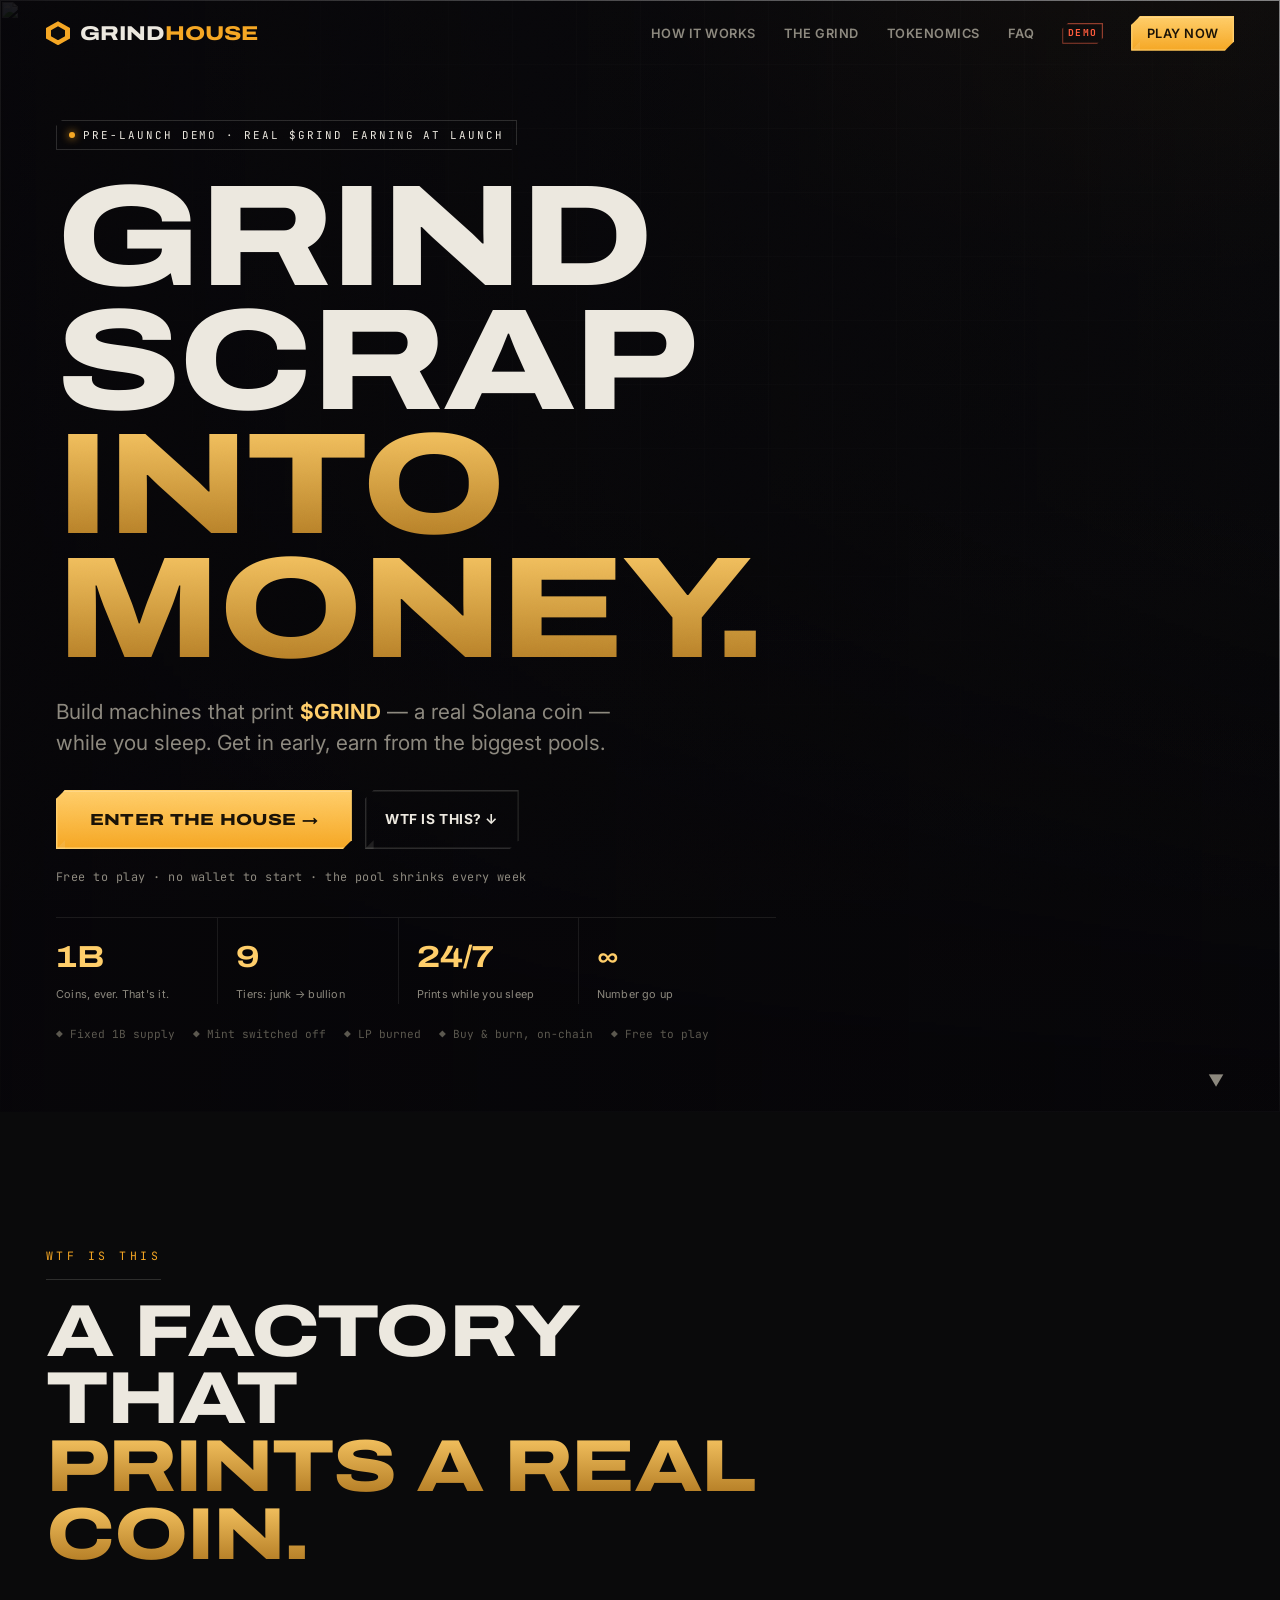
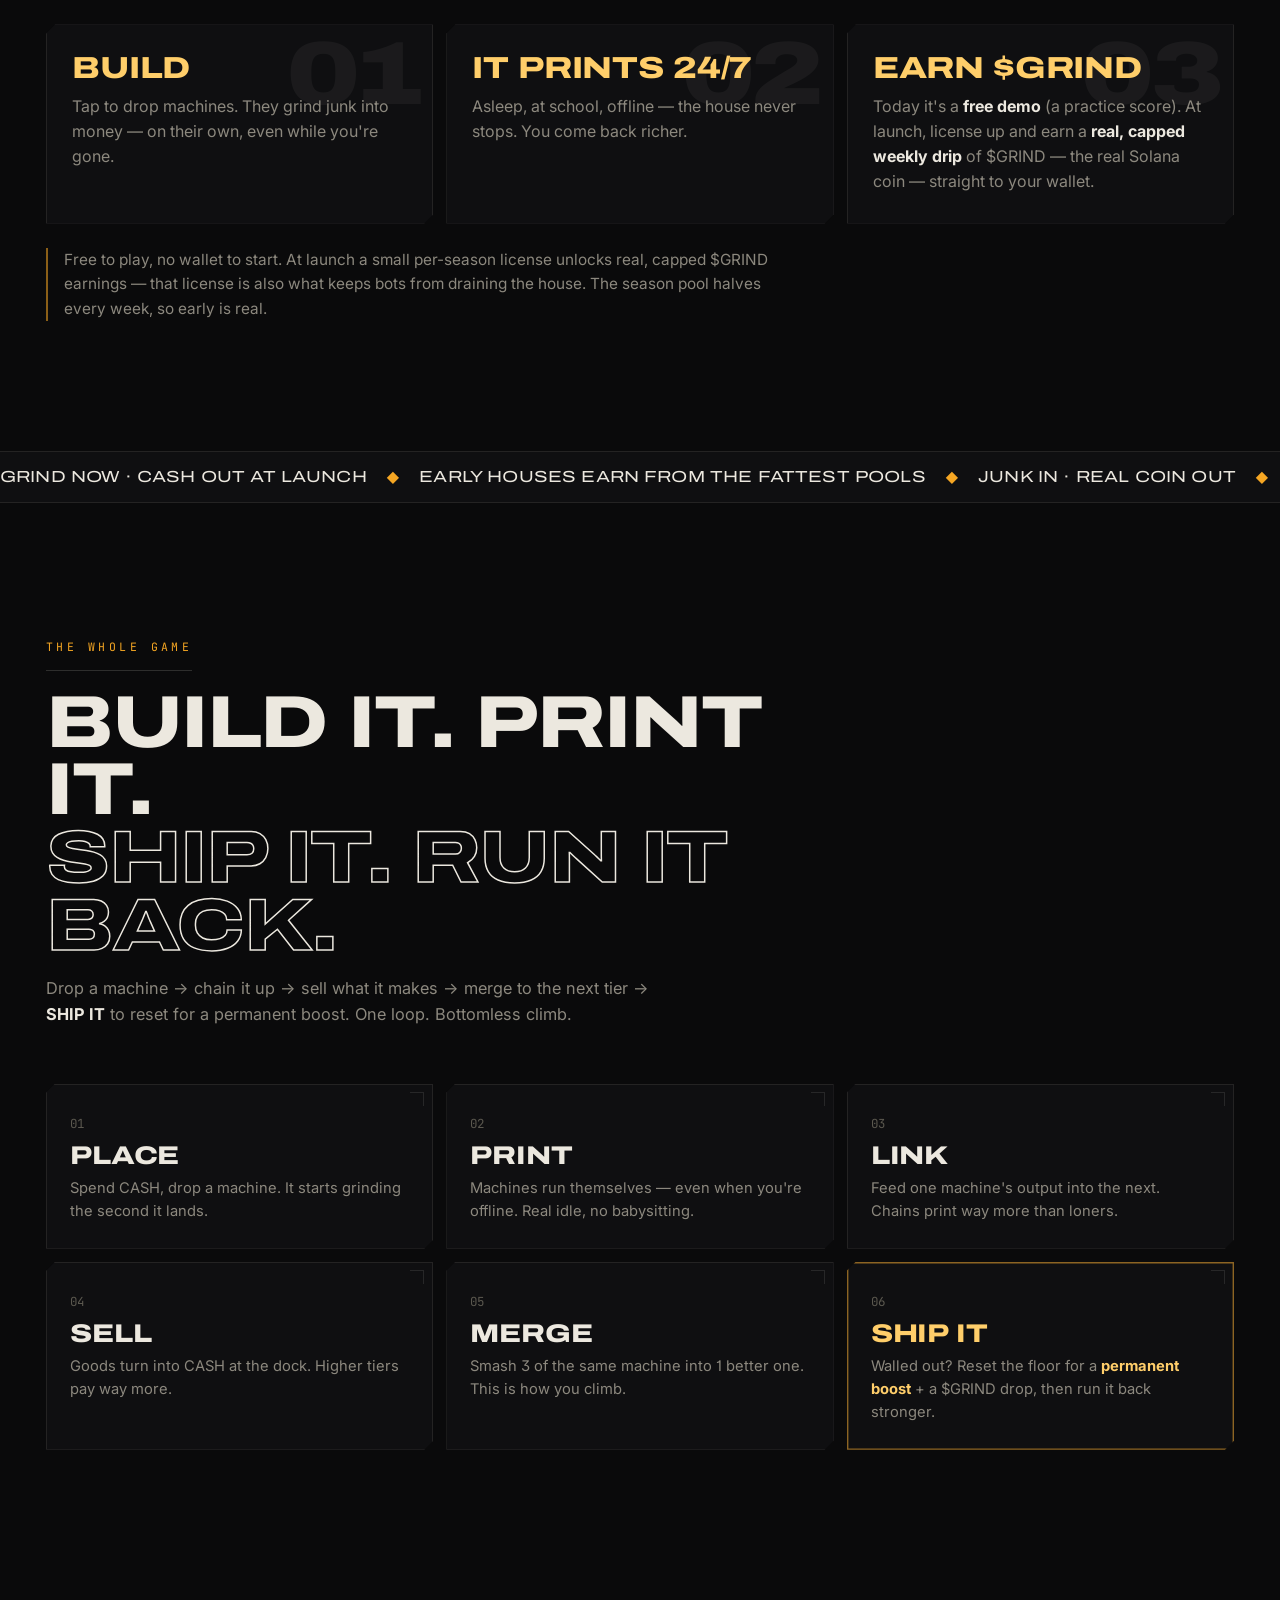
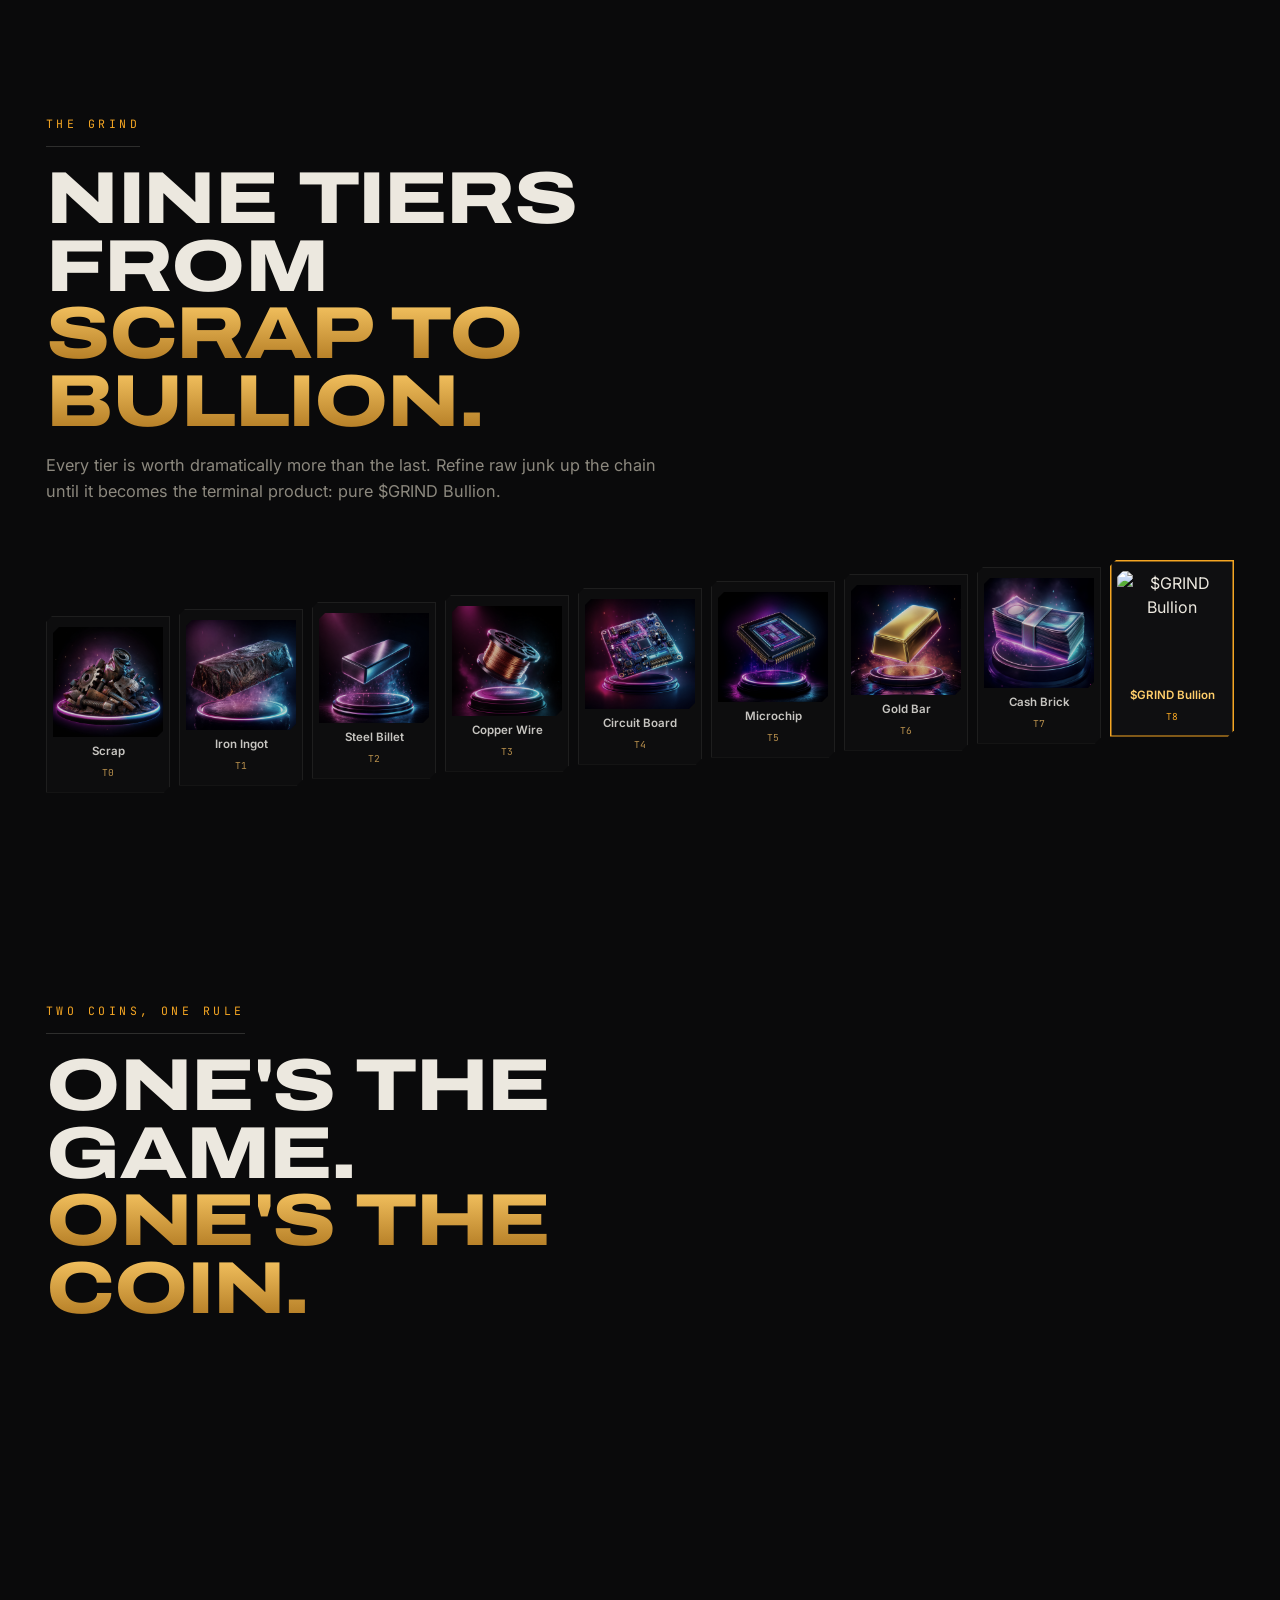
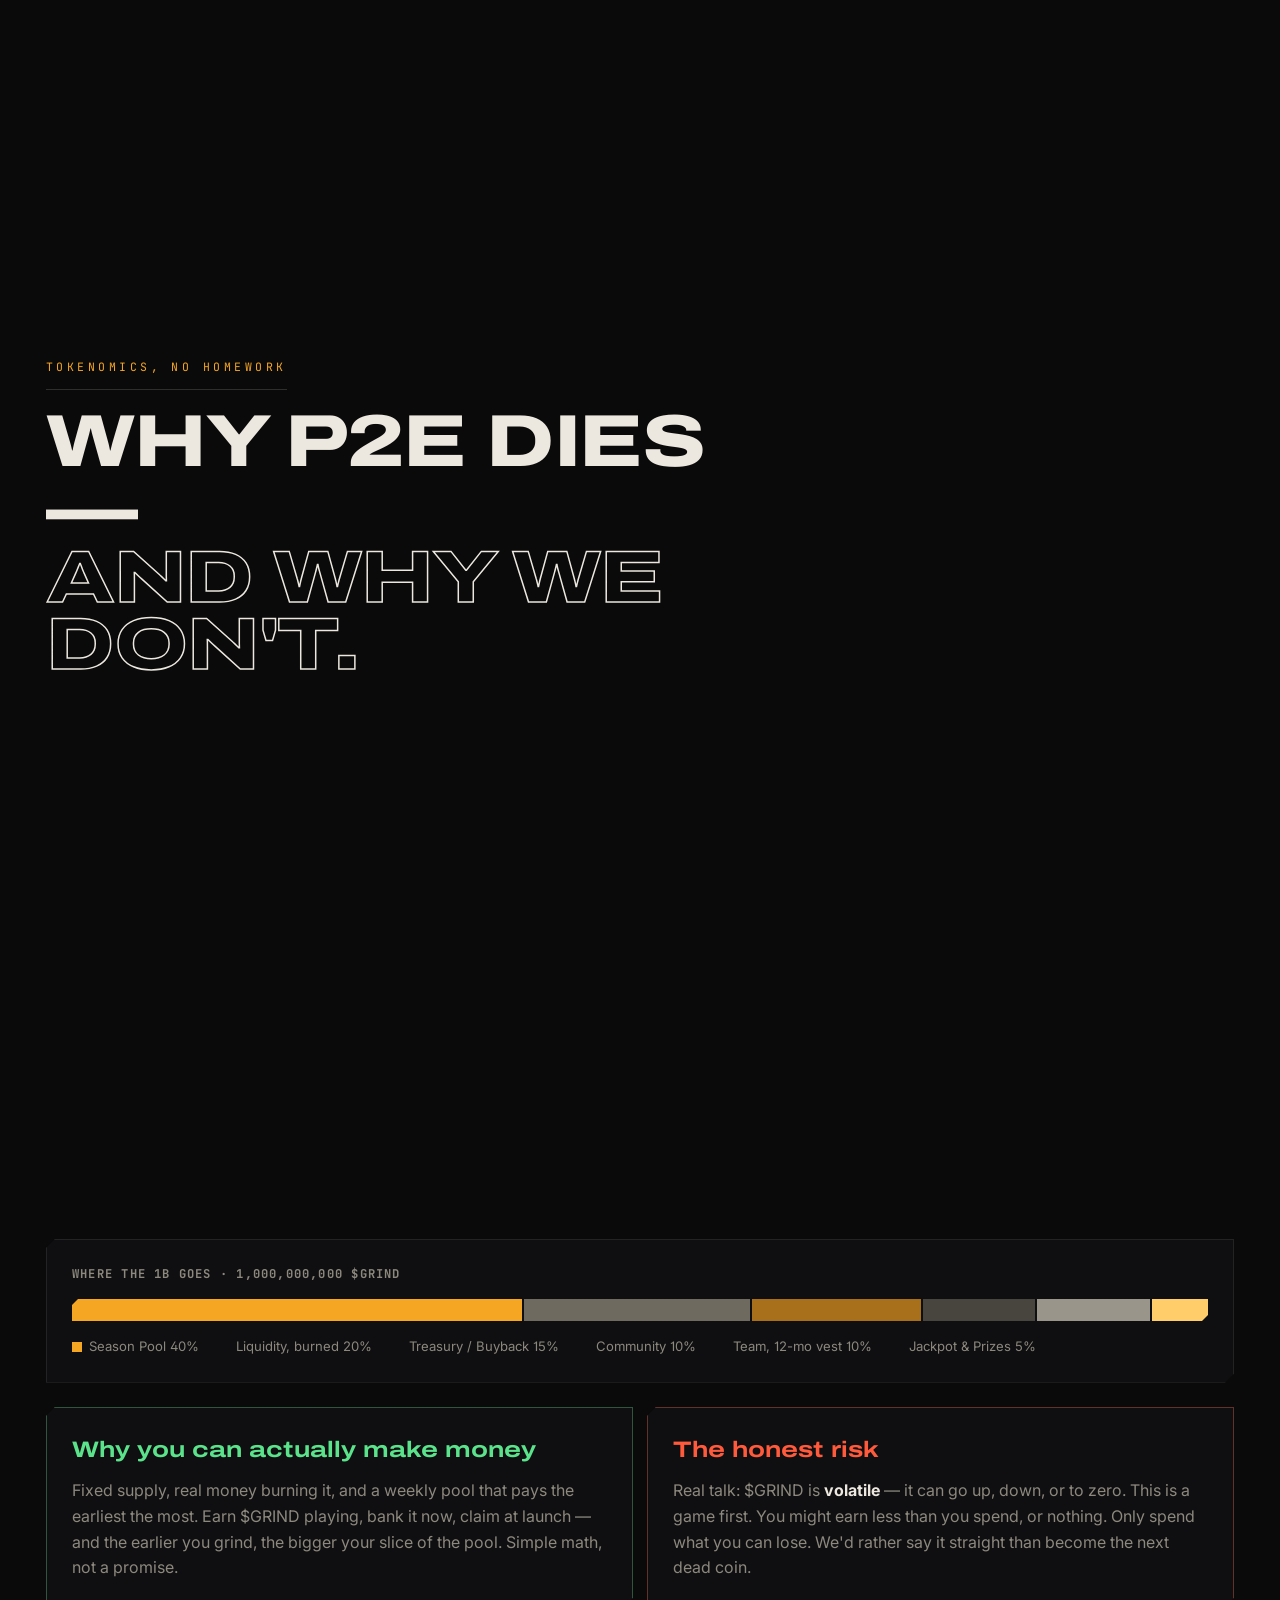
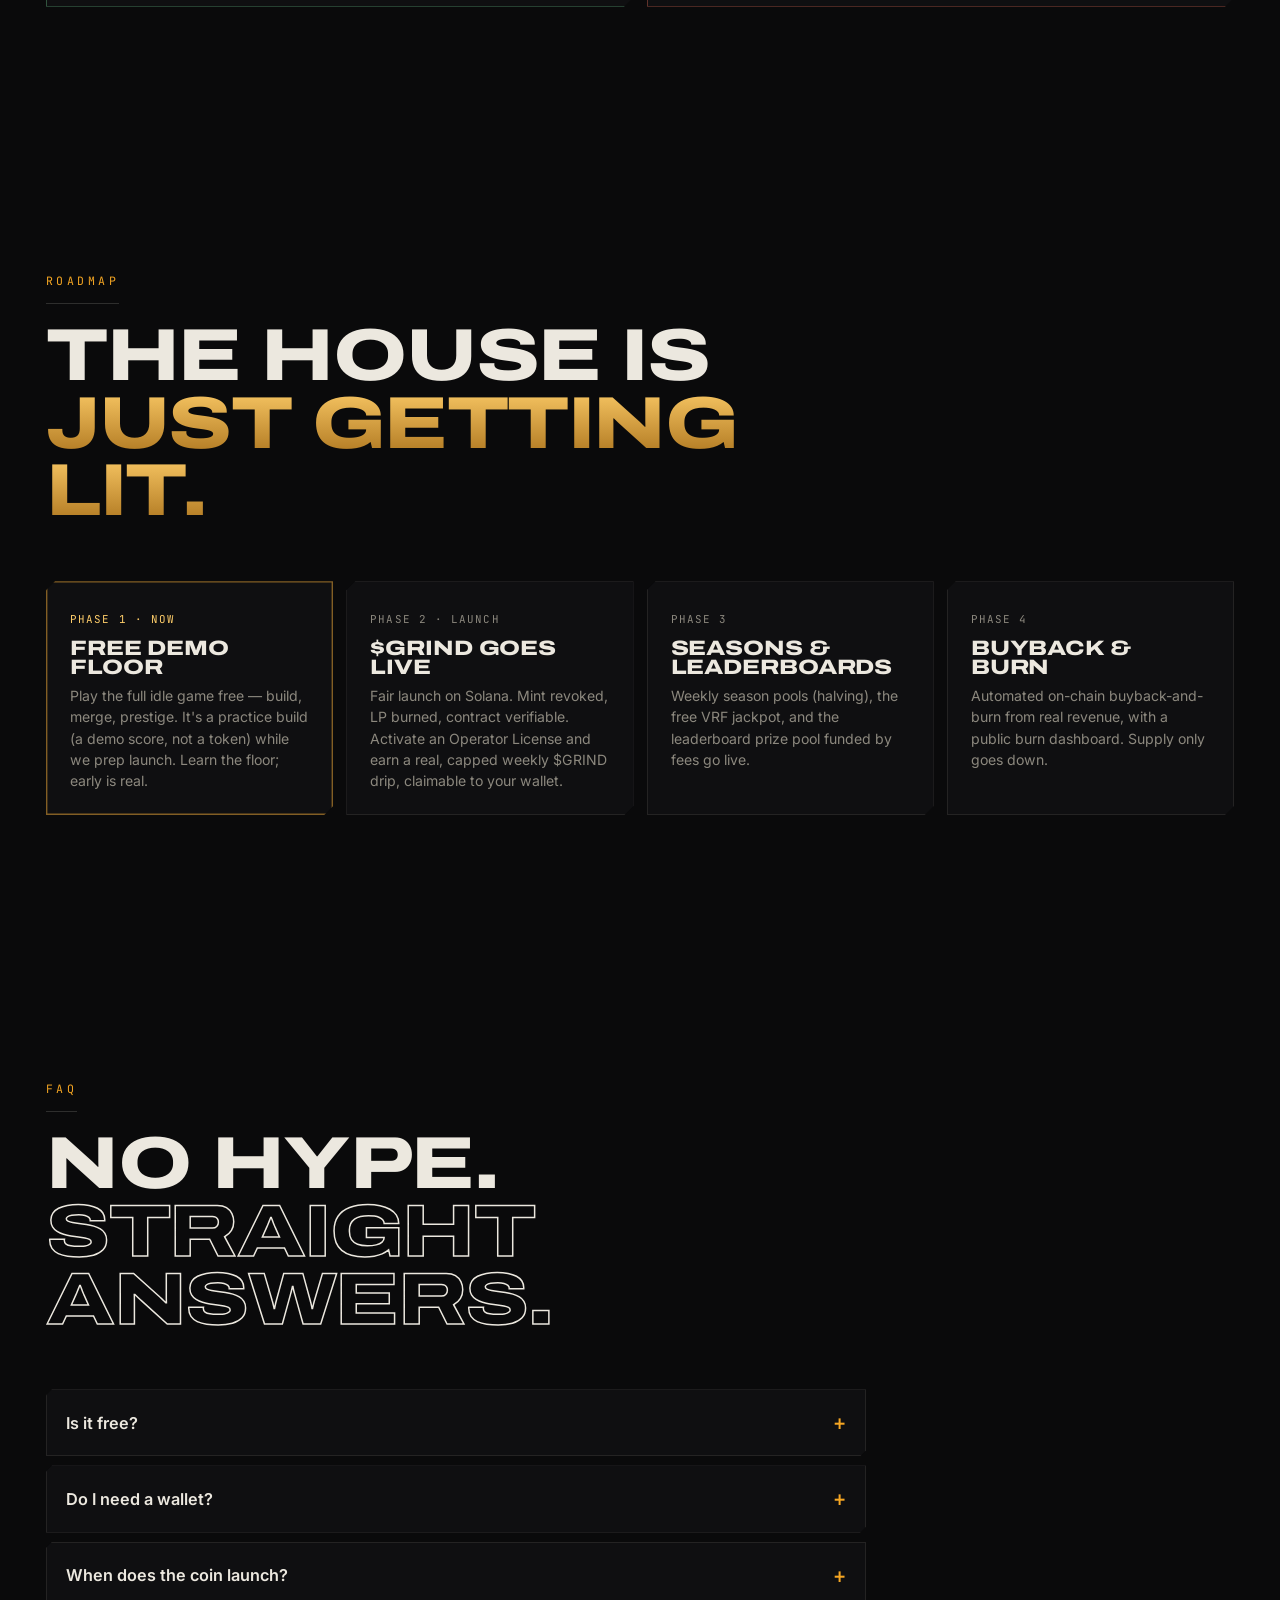
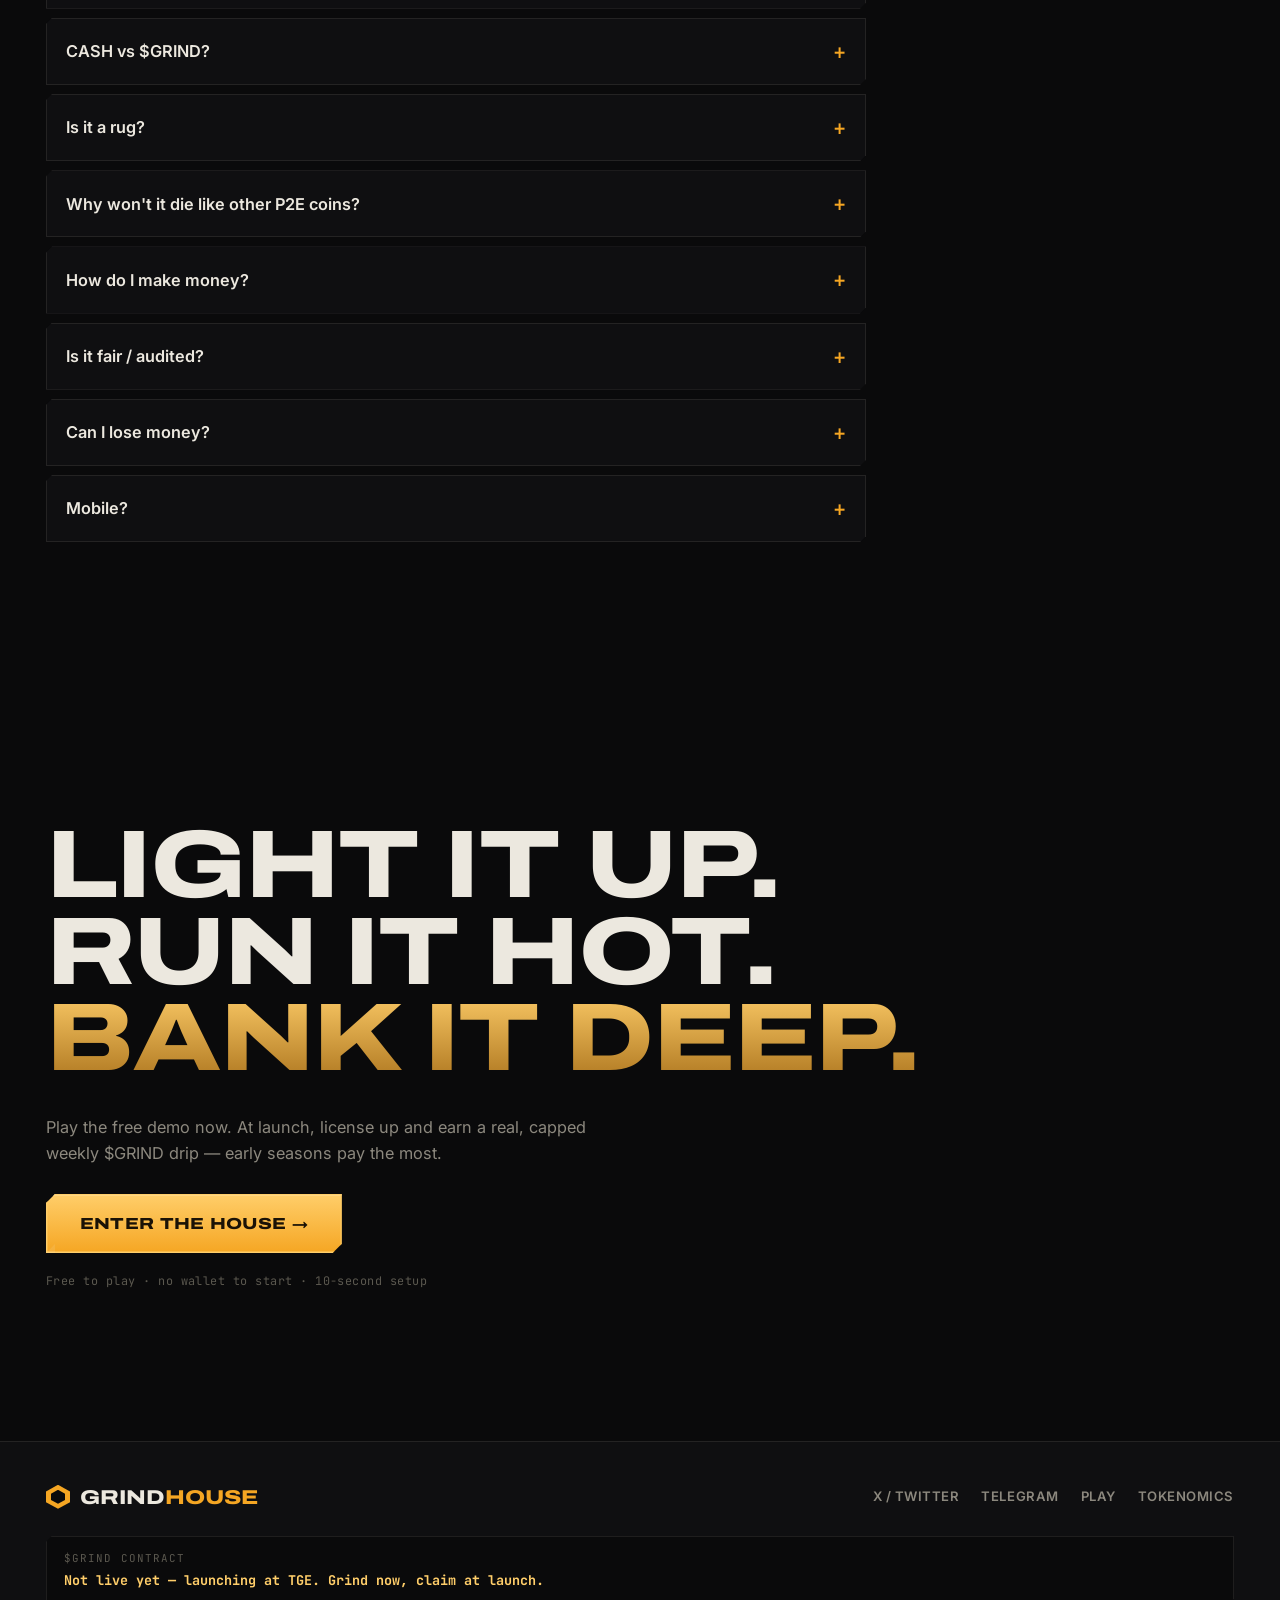
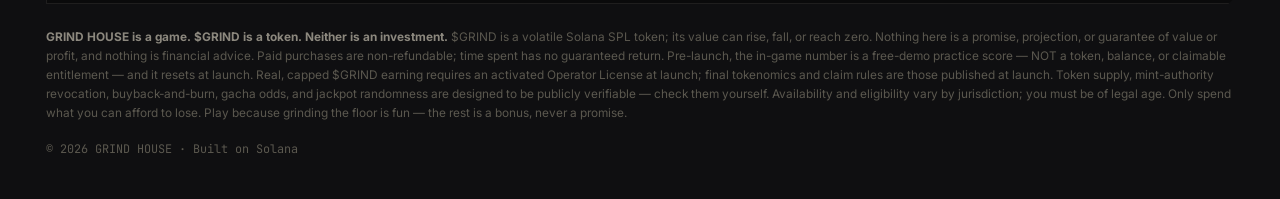
==== commit 9d53aab1: "On-chain ready + anti-drain economy (demo-gated): Operator License activation, server-authoritative " ====
--- a/index.html
+++ b/index.html
@@ -29,6 +29,7 @@
     <a href="#ladder">The grind</a>
     <a href="#token">Tokenomics</a>
     <a href="#faq">FAQ</a>
+    <span class="nav-demo" title="Off-chain demo — the token isn't live yet">DEMO</span>
     <a class="cta nav-cta" href="play.html">PLAY NOW</a>
   </div>
   <button class="nav-burger" id="burger" aria-label="menu">☰</button>
@@ -44,7 +45,7 @@
     <div class="hero-veil"></div>
   </div>
   <div class="hero-inner">
-    <div class="hero-badge"><span class="live-dot"></span> PRE-LAUNCH · GRIND NOW, CASH OUT AT LAUNCH</div>
+    <div class="hero-badge"><span class="live-dot"></span> PRE-LAUNCH DEMO · REAL $GRIND EARNING AT LAUNCH</div>
     <h1 class="hero-h1">GRIND SCRAP<br><span class="grad-gold">INTO MONEY.</span></h1>
     <p class="hero-sub">Build machines that print <b>$GRIND</b> — a real Solana coin — while you sleep. Get in early, earn from the biggest pools.</p>
     <div class="hero-cta">
@@ -88,11 +89,11 @@
     </div>
     <div class="wtf-step">
       <span class="wtf-n">03</span>
-      <h3>BANK $GRIND</h3>
-      <p>Stack <b>$GRIND</b>, the real Solana coin. Bank it now, claim it to your wallet at launch.</p>
-    </div>
-  </div>
-  <p class="wtf-foot">Free to play. No wallet to start. The earliest factories earn from the biggest pools — and the pool shrinks every week.</p>
+      <h3>EARN $GRIND</h3>
+      <p>Today it's a <b>free demo</b> (a practice score). At launch, license up and earn a <b>real, capped weekly drip</b> of $GRIND — the real Solana coin — straight to your wallet.</p>
+    </div>
+  </div>
+  <p class="wtf-foot">Free to play, no wallet to start. At launch a small per-season license unlocks real, capped $GRIND earnings — that license is also what keeps bots from draining the house. The season pool halves every week, so early is real.</p>
 </section>
 
 <div class="marquee"><div class="marquee-track" id="marquee"></div></div>
@@ -210,8 +211,8 @@
 <section class="sec" id="road">
   <div class="sec-head"><span class="kicker">Roadmap</span><h2>THE HOUSE IS<br><span class="grad-gold">JUST GETTING LIT.</span></h2></div>
   <div class="road">
-    <div class="rd done"><span class="rd-ph">PHASE 1 · NOW</span><h3>The Floor Opens</h3><p>Play the full idle game. Build, merge, prestige, and bank claimable $GRIND. Pre-launch grind window — early is real.</p></div>
-    <div class="rd"><span class="rd-ph">PHASE 2 · TGE</span><h3>$GRIND Goes Live</h3><p>Fair launch on Solana. Mint authority revoked, LP burned, contract verifiable. Connect your wallet and claim your banked balance.</p></div>
+    <div class="rd done"><span class="rd-ph">PHASE 1 · NOW</span><h3>Free Demo Floor</h3><p>Play the full idle game free — build, merge, prestige. It's a practice build (a demo score, not a token) while we prep launch. Learn the floor; early is real.</p></div>
+    <div class="rd"><span class="rd-ph">PHASE 2 · LAUNCH</span><h3>$GRIND Goes Live</h3><p>Fair launch on Solana. Mint revoked, LP burned, contract verifiable. Activate an Operator License and earn a real, capped weekly $GRIND drip, claimable to your wallet.</p></div>
     <div class="rd"><span class="rd-ph">PHASE 3</span><h3>Seasons &amp; Leaderboards</h3><p>Weekly season pools (halving), the free VRF jackpot, and the leaderboard prize pool funded by fees go live.</p></div>
     <div class="rd"><span class="rd-ph">PHASE 4</span><h3>Buyback &amp; Burn</h3><p>Automated on-chain buyback-and-burn from real revenue, with a public burn dashboard. Supply only goes down.</p></div>
   </div>
@@ -223,13 +224,13 @@
   <div class="faq">
     <details><summary>Is it free?</summary><p>Yes. Build, grind, ship, and bank $GRIND without spending a cent. Optional cosmetics exist — that's it.</p></details>
     <details><summary>Do I need a wallet?</summary><p>No — not to play. Start grinding instantly. Connect a Solana wallet only when you want to claim your $GRIND at launch.</p></details>
-    <details><summary>When does the coin launch?</summary><p>Not yet. Right now you bank claimable $GRIND; at launch you pull it to your wallet. The weekly pool halves, so early grinders earn from the biggest pools.</p></details>
+    <details><summary>When does the coin launch?</summary><p>Not yet — right now it's a <b>free demo</b> (your number is a practice score, not a token). At launch the $GRIND token + on-chain earning go live: activated Operators earn a real, capped weekly drip. The season pool halves weekly, so early is real.</p></details>
     <details><summary>CASH vs $GRIND?</summary><p>CASH = game points, infinite, can't cash out. $GRIND = the real Solana coin, fixed 1B, yours to claim at launch. CASH builds; $GRIND pays.</p></details>
     <details><summary>Is it a rug?</summary><p>No — and don't trust us, check the chain. Supply's fixed at 1B, mint's switched off, LP's burned, buys &amp; burns are on-chain. Value comes from people playing, not new deposits.</p></details>
     <details><summary>Why won't it die like other P2E coins?</summary><p>No per-second printing. Supply can't grow, sinks shrink it, and real revenue buys it back. Playing can't flood the market.</p></details>
-    <details><summary>How do I make money?</summary><p>Earn $GRIND at big moments — resetting your floor for a boost (we call it SHIP IT), hitting milestones, grabbing the weekly pool — then bank it and claim at launch. Ship faster and stack blueprint buffs to earn more. (It's volatile. Game first.)</p></details>
+    <details><summary>How do I make money?</summary><p>At launch you activate an <b>Operator License</b> (a small per-season SOL fee to the house) and earn a real, <b>capped weekly drip</b> of $GRIND, claimable to your wallet. The license is the anti-bot gate — it's why the house can pay real money without getting drained. Today is a free demo. (It's volatile. Game first.)</p></details>
     <details><summary>Is it fair / audited?</summary><p>Built for it. Fixed supply, mint switched off, on-chain buy &amp; burn, published gacha odds, a provably-fair jackpot — and audit details land before launch. Check it all yourself.</p></details>
-    <details><summary>Can I lose money?</summary><p>Playing's free, so banked $GRIND costs you nothing. But $GRIND is volatile, and any real cash you spend on cosmetics is gone. Only spend what you can lose.</p></details>
+    <details><summary>Can I lose money?</summary><p>Playing the demo is free and costs you nothing. At launch, $GRIND is volatile and any SOL you spend (license, cosmetics) is real and non-refundable — only spend what you can lose.</p></details>
     <details><summary>Mobile?</summary><p>Yep. Whole game runs in any browser, phone or desktop. Progress saves automatically.</p></details>
   </div>
 </section>
@@ -237,7 +238,7 @@
 <!-- ===== CTA ===== -->
 <section class="final-cta">
   <h2>LIGHT IT UP.<br>RUN IT HOT.<br><span class="grad-gold">BANK IT DEEP.</span></h2>
-  <p class="final-sub">Free to play. No wallet to start. The pool's biggest right now and halves every week.</p>
+  <p class="final-sub">Play the free demo now. At launch, license up and earn a real, capped weekly $GRIND drip — early seasons pay the most.</p>
   <a class="cta big-cta" href="play.html">ENTER THE HOUSE →</a>
   <p class="final-micro">Free to play · no wallet to start · 10-second setup</p>
 </section>
@@ -256,7 +257,7 @@
   <div class="ca-box"><span>$GRIND contract</span><b id="caText">Not live yet — launching at TGE. Grind now, claim at launch.</b></div>
   <p class="disclaimer">
     <b>GRIND HOUSE is a game. $GRIND is a token. Neither is an investment.</b>
-    $GRIND is a volatile Solana SPL token; its value can rise, fall, or reach zero. Nothing here is a promise, projection, or guarantee of value or profit, and nothing is financial advice. Paid purchases are non-refundable; time spent has no guaranteed return. Pre-launch, in-game $GRIND is a claimable balance; final tokenomics and claim rules are subject to those published at TGE. Token supply, mint-authority revocation, buyback-and-burn, gacha odds, and jackpot randomness are designed to be publicly verifiable — check them yourself. Availability and eligibility vary by jurisdiction; you must be of legal age. Only spend what you can afford to lose. Play because grinding the floor is fun — the rest is a bonus, never a promise.
+    $GRIND is a volatile Solana SPL token; its value can rise, fall, or reach zero. Nothing here is a promise, projection, or guarantee of value or profit, and nothing is financial advice. Paid purchases are non-refundable; time spent has no guaranteed return. Pre-launch, the in-game number is a free-demo practice score — NOT a token, balance, or claimable entitlement — and it resets at launch. Real, capped $GRIND earning requires an activated Operator License at launch; final tokenomics and claim rules are those published at launch. Token supply, mint-authority revocation, buyback-and-burn, gacha odds, and jackpot randomness are designed to be publicly verifiable — check them yourself. Availability and eligibility vary by jurisdiction; you must be of legal age. Only spend what you can afford to lose. Play because grinding the floor is fun — the rest is a bonus, never a promise.
   </p>
   <p class="copy">© <span id="yr"></span> GRIND HOUSE · Built on Solana</p>
 </footer>
--- a/css/site.css
+++ b/css/site.css
@@ -19,8 +19,14 @@
 .nav-links{display:flex;align-items:center;gap:28px}
 .nav-links a{font-weight:600;font-size:.8rem;letter-spacing:.04em;text-transform:uppercase;color:var(--mut);transition:.18s}
 .nav-links a:hover{color:var(--bone)}
-.nav-cta{color:#1a1206!important;padding:.6em 1.2em;font-size:.76rem}
+.nav-cta{color:#1a1206!important;padding:.6em 1.2em;font-size:.76rem;font-weight:800;
+  background:linear-gradient(180deg,var(--gold-hi),var(--gold));
+  box-shadow:inset 0 0 0 1.4px var(--gold-hi),inset 0 2px 0 rgba(255,255,255,.35),0 0 0 1px rgba(0,0,0,.35)}
+.nav-cta:hover{filter:brightness(1.07);color:#1a1206!important;transform:translateY(-1px);
+  box-shadow:inset 0 0 0 1.4px var(--gold-hi),inset 0 2px 0 rgba(255,255,255,.4)}
 .nav-burger{display:none;font-size:1.3rem}
+.nav-demo{font-family:var(--mono);font-size:.6rem;font-weight:700;letter-spacing:.14em;color:var(--warn);
+  box-shadow:inset 0 0 0 1.2px color-mix(in srgb,var(--warn) 50%,var(--hair));padding:.35em .6em;clip-path:var(--cut-sm)}
 
 /* ---------------- HERO ---------------- */
 .hero{position:relative;min-height:100vh;display:flex;flex-direction:column;justify-content:flex-end;padding:120px clamp(18px,5vw,56px) 70px;overflow:hidden}
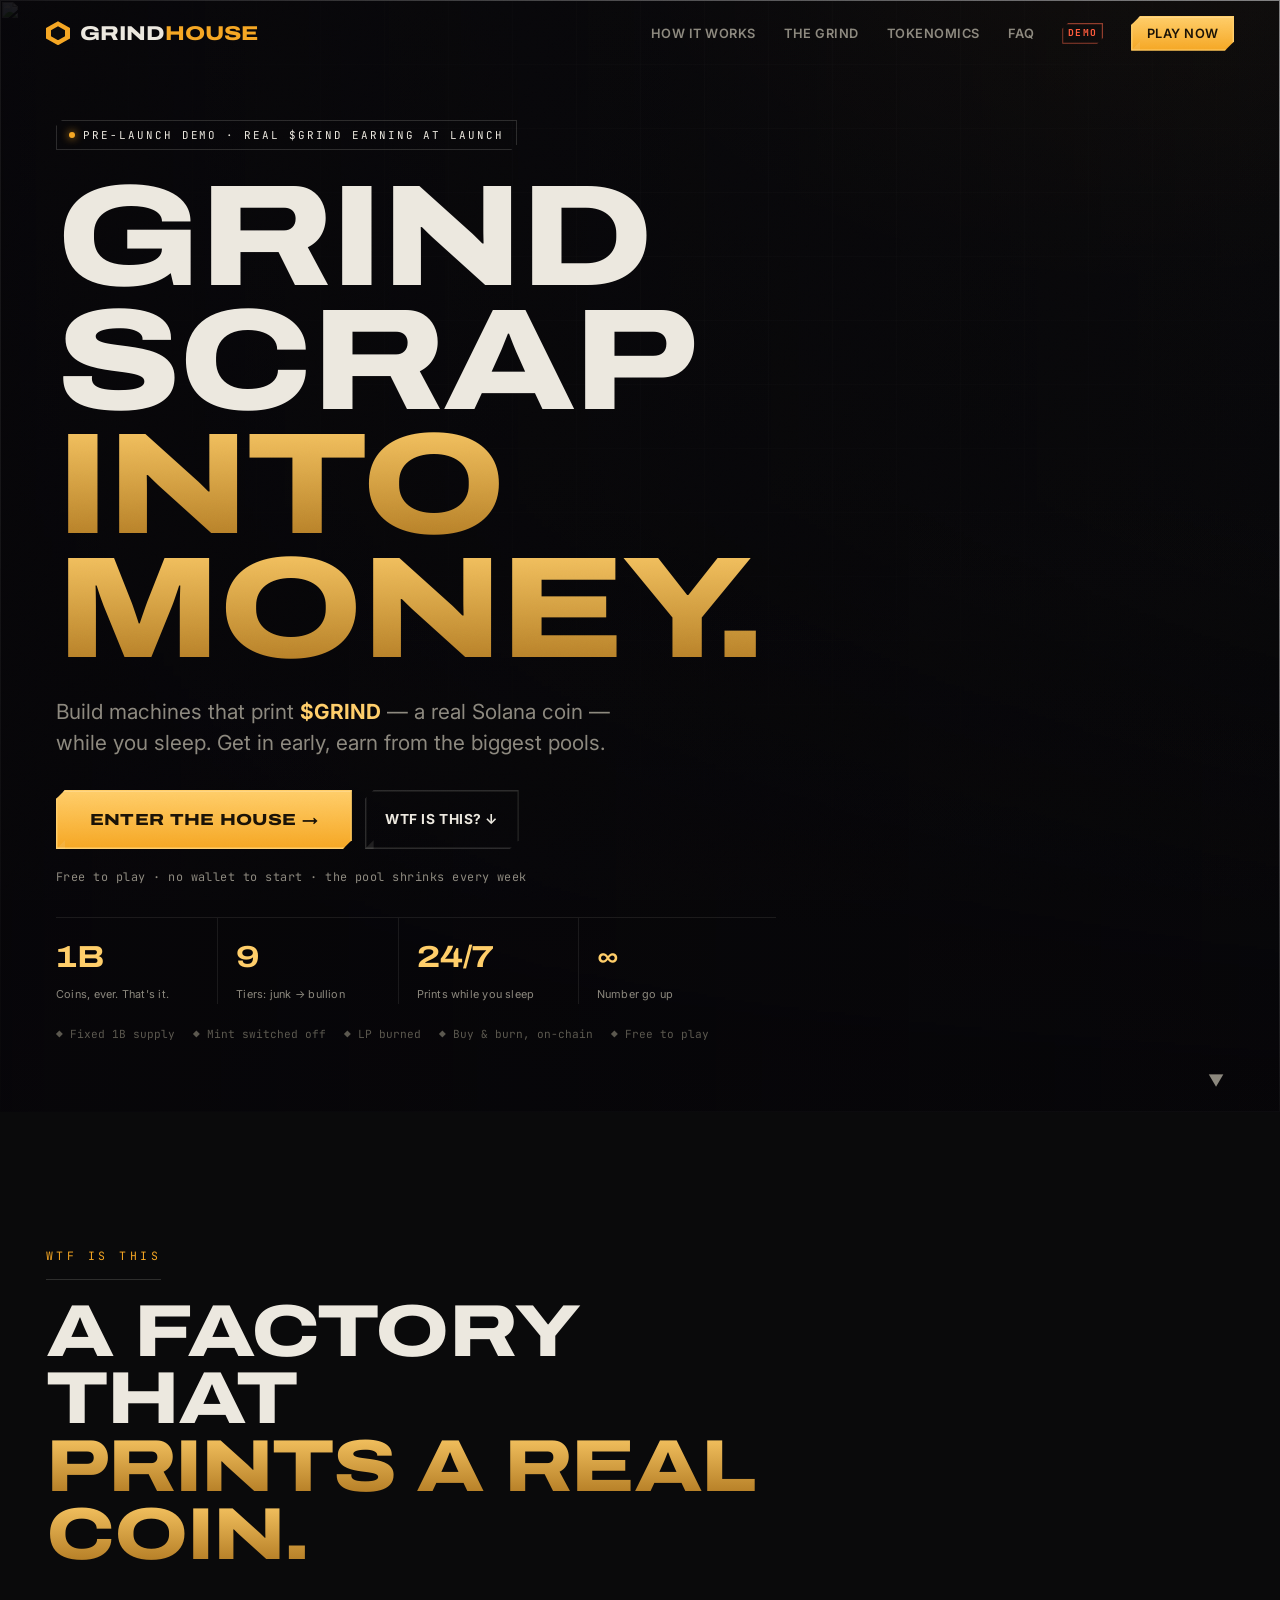
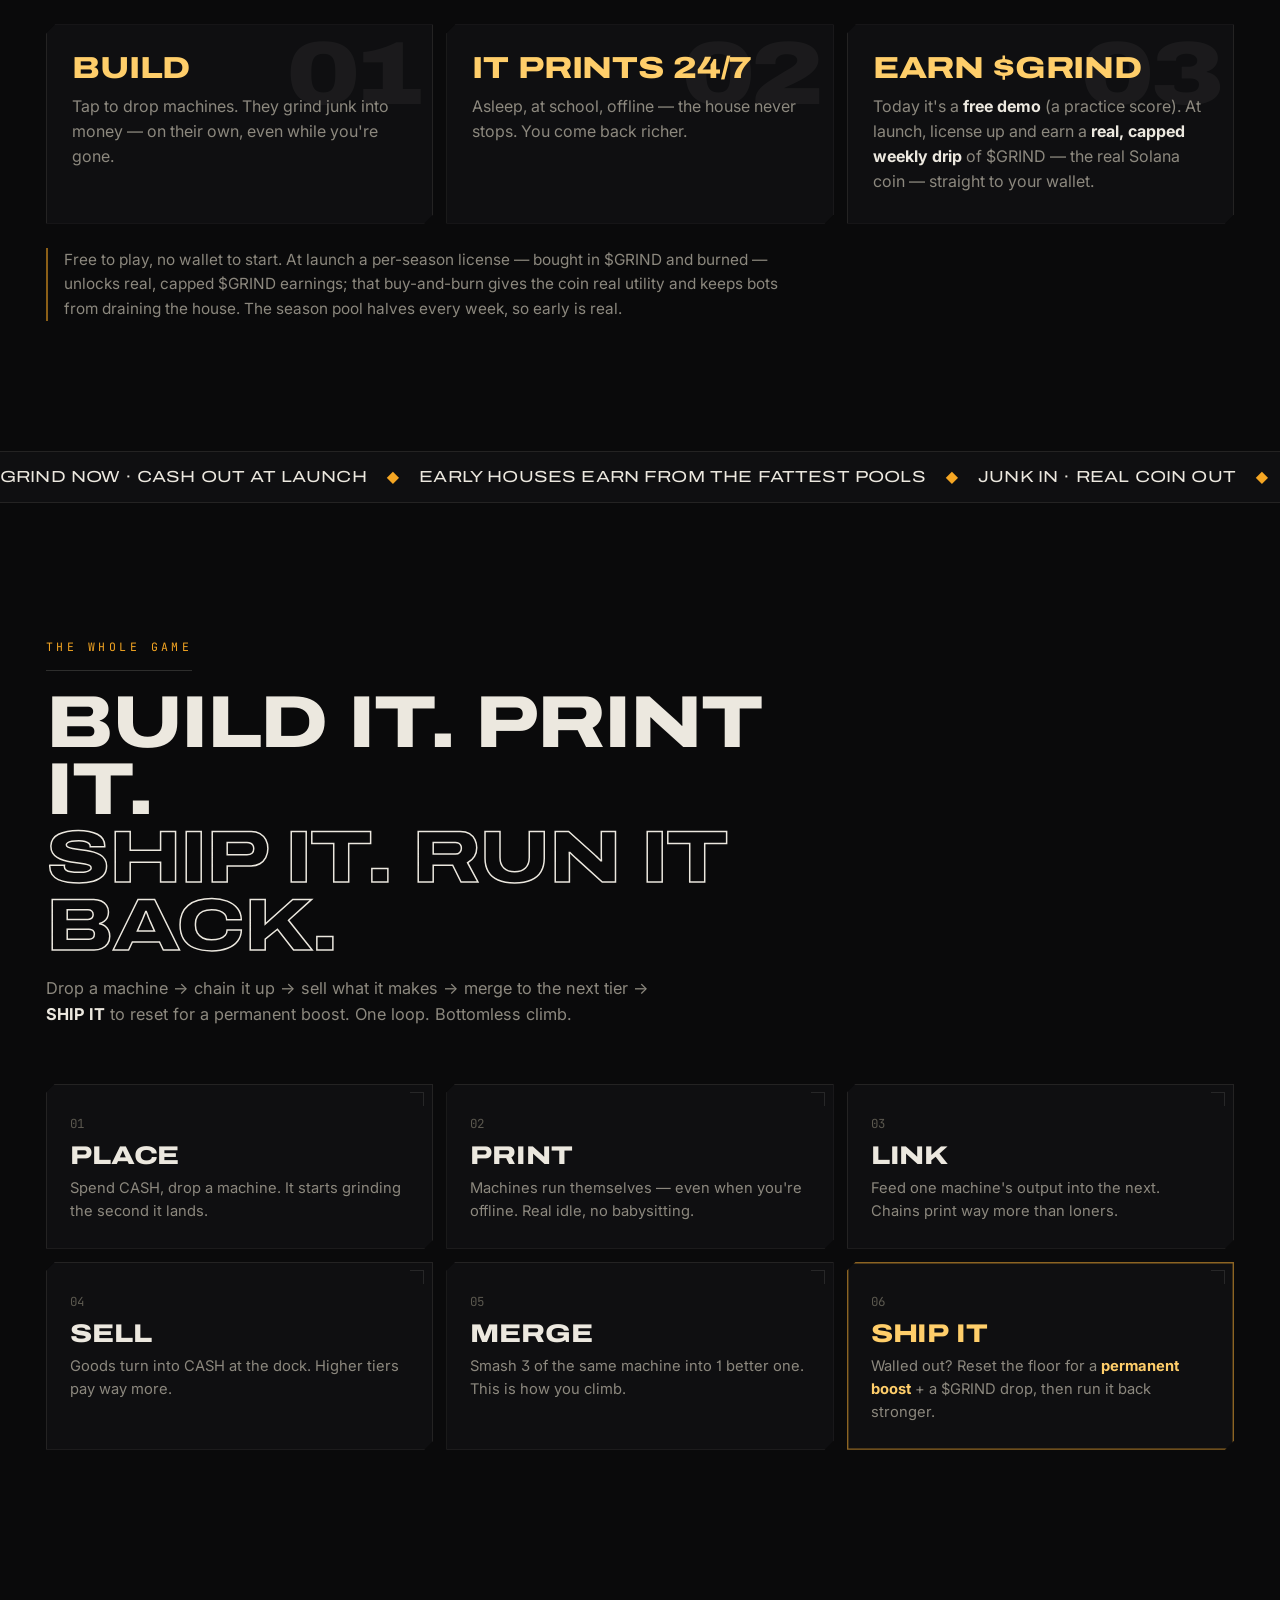
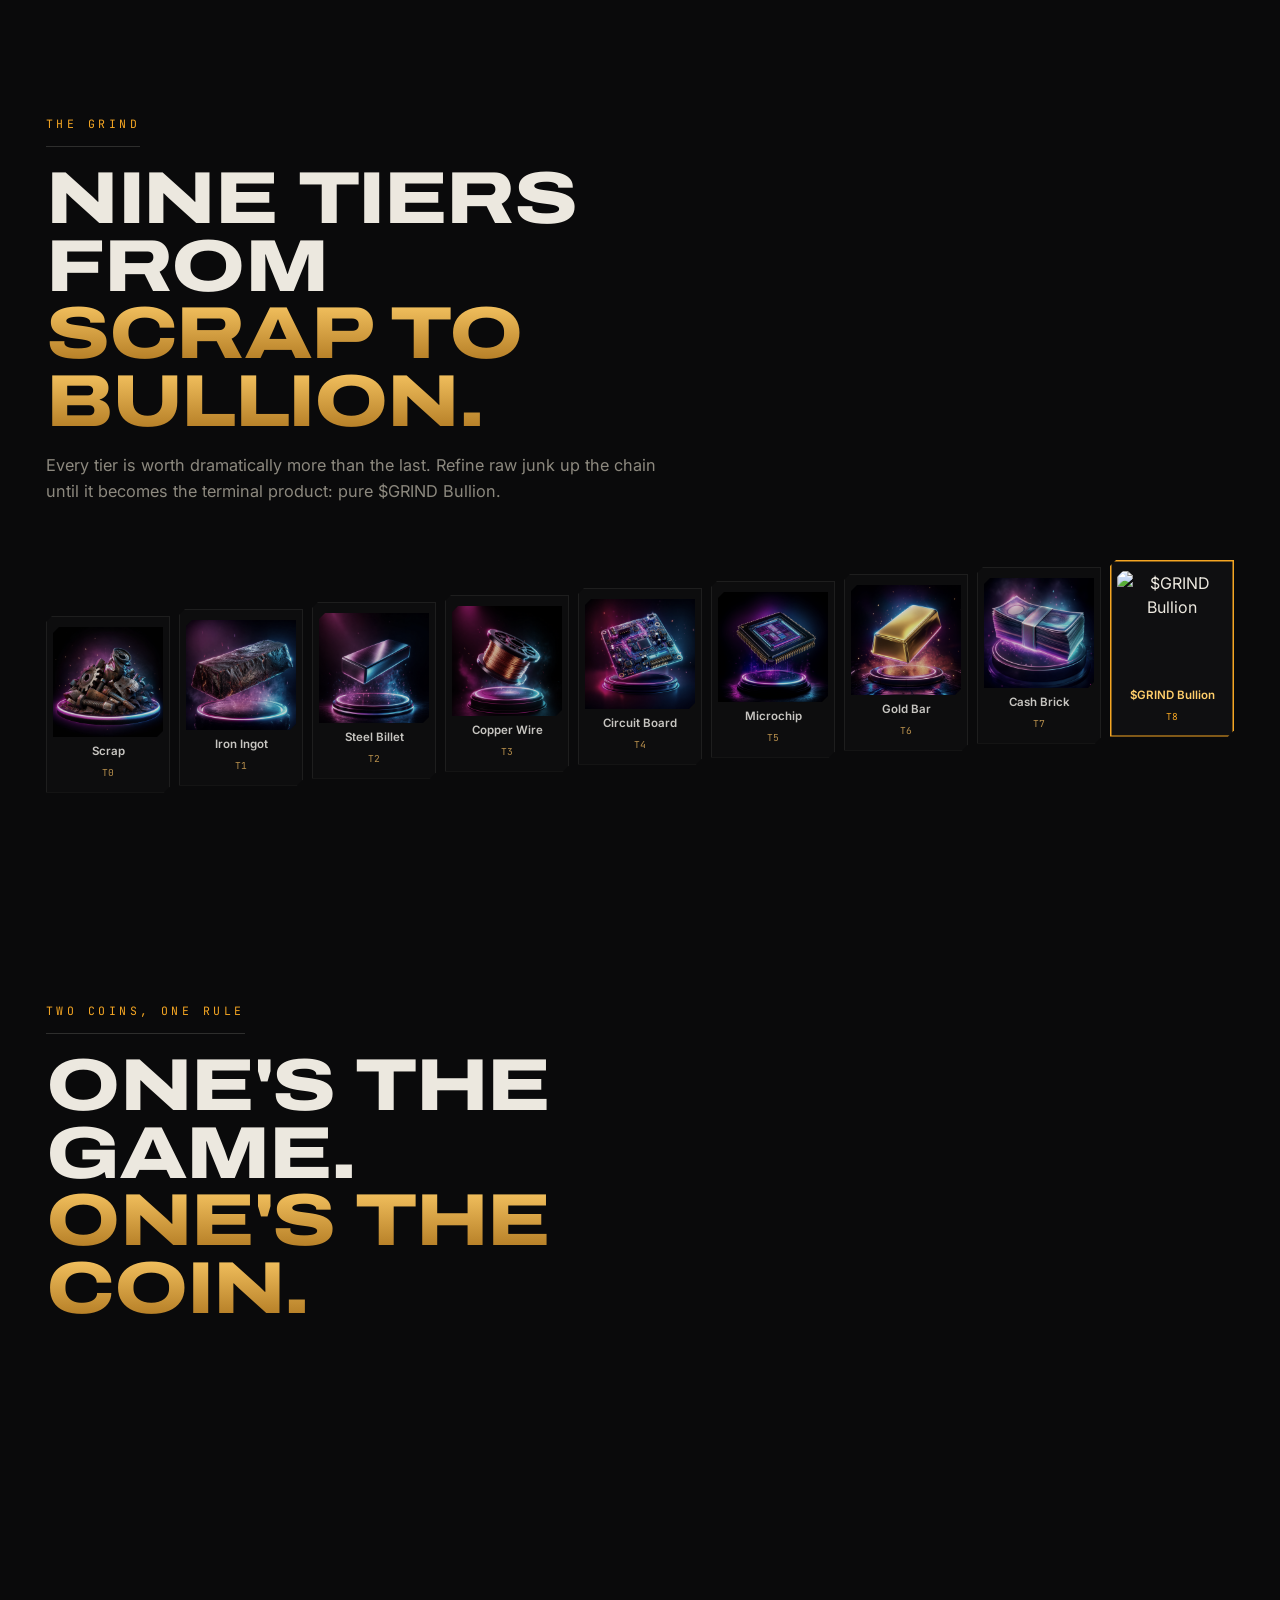
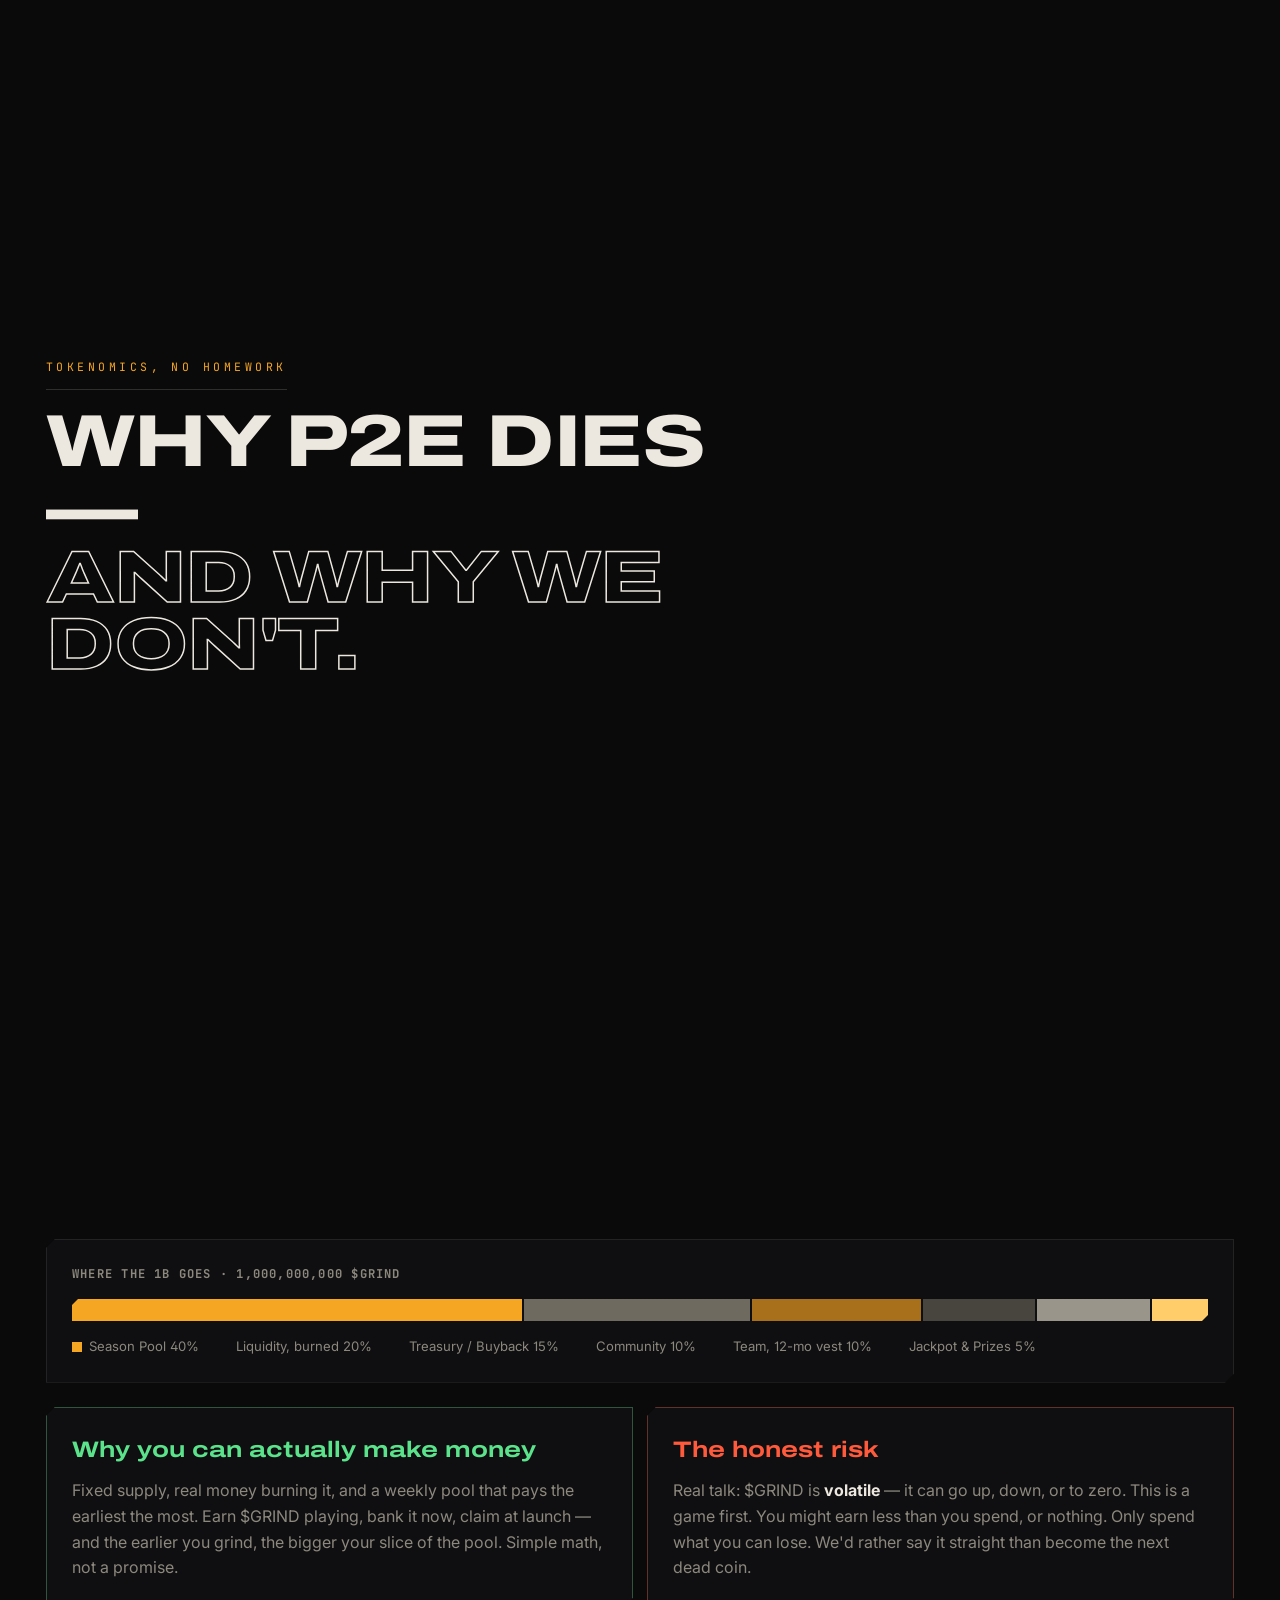
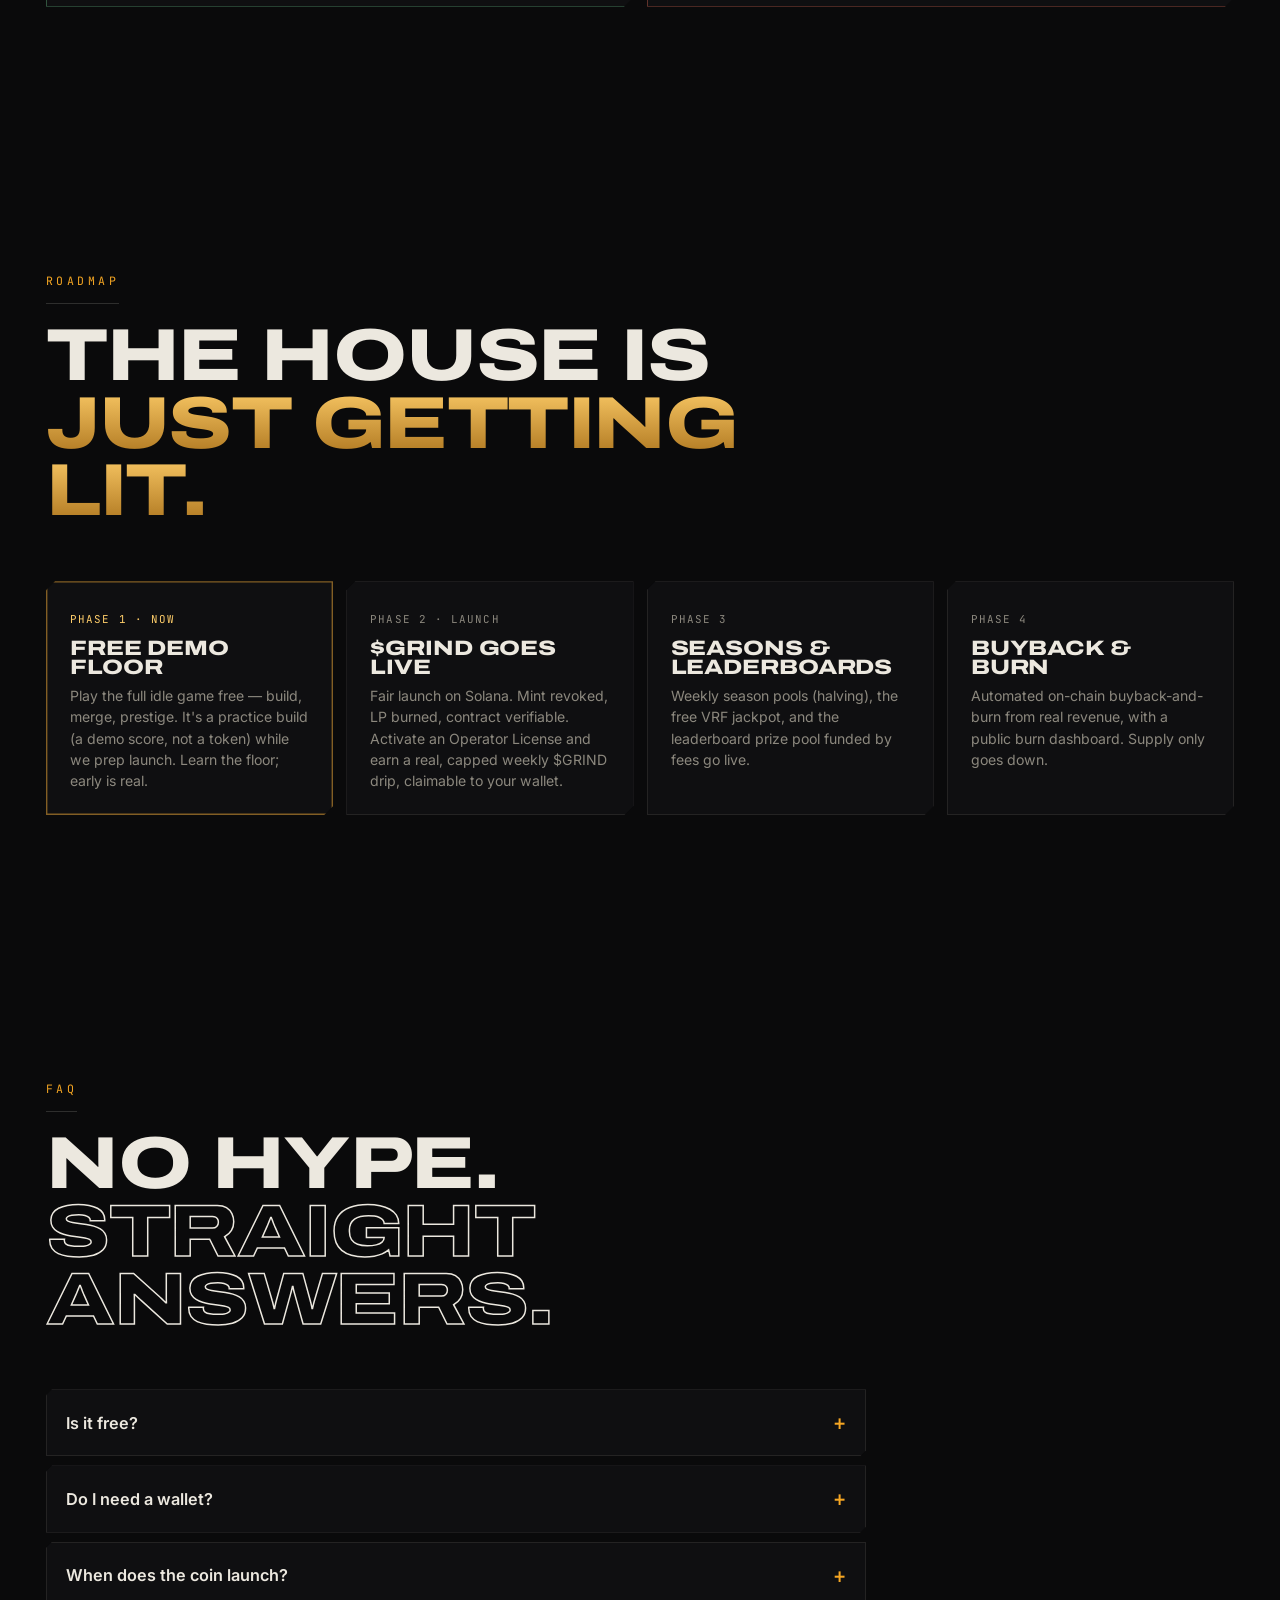
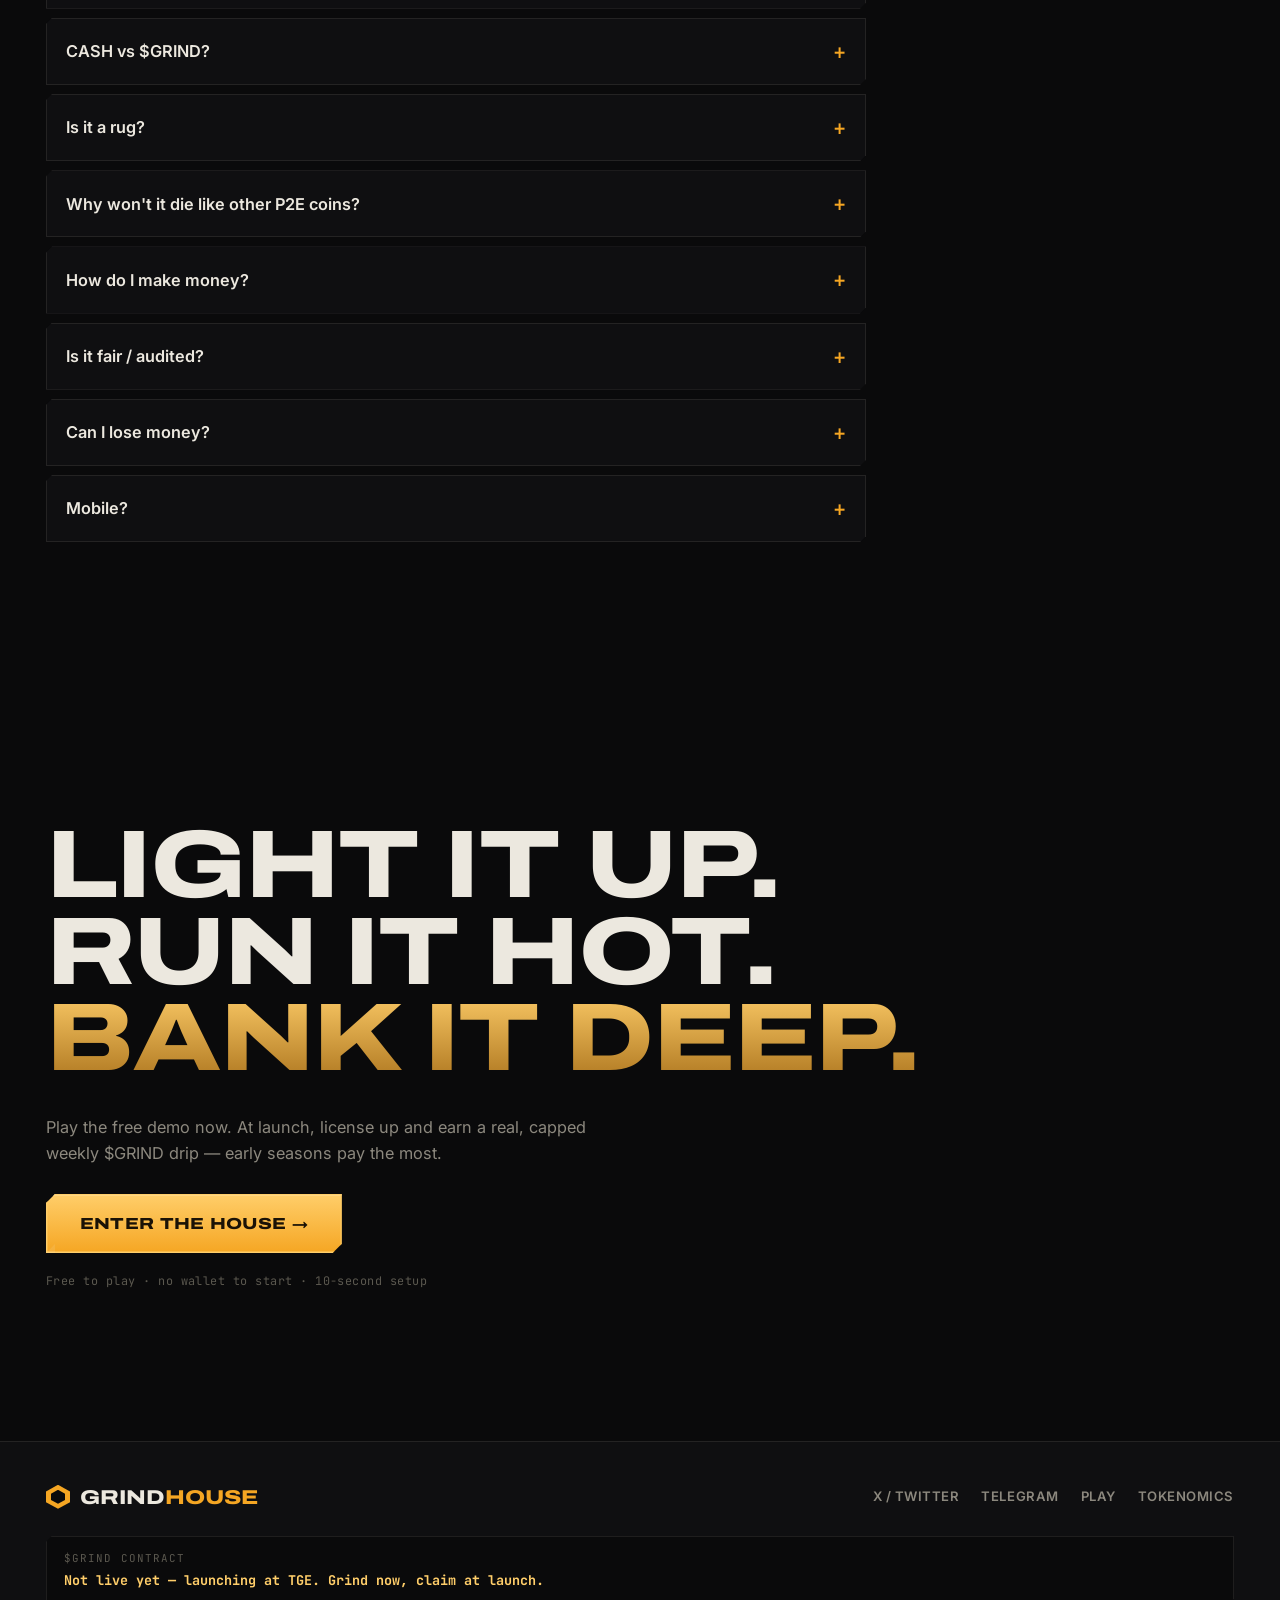
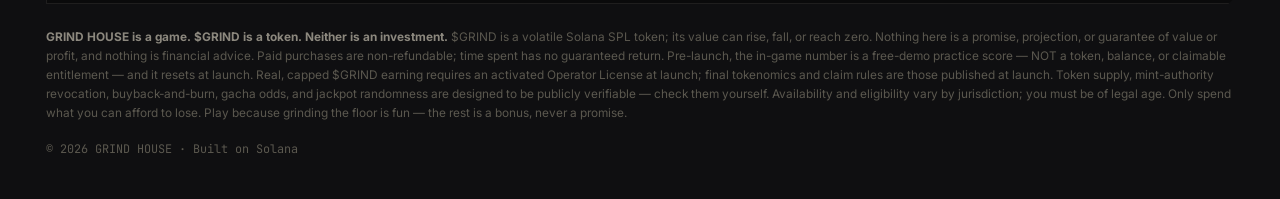
==== commit 07a0ebb7: "Account tax now PAID IN $GRIND (≈0.1 SOL worth, burned) not SOL — max token utility (buy pressure + " ====
--- a/index.html
+++ b/index.html
@@ -93,7 +93,7 @@
       <p>Today it's a <b>free demo</b> (a practice score). At launch, license up and earn a <b>real, capped weekly drip</b> of $GRIND — the real Solana coin — straight to your wallet.</p>
     </div>
   </div>
-  <p class="wtf-foot">Free to play, no wallet to start. At launch a small per-season license unlocks real, capped $GRIND earnings — that license is also what keeps bots from draining the house. The season pool halves every week, so early is real.</p>
+  <p class="wtf-foot">Free to play, no wallet to start. At launch a per-season license — bought in $GRIND and burned — unlocks real, capped $GRIND earnings; that buy-and-burn gives the coin real utility and keeps bots from draining the house. The season pool halves every week, so early is real.</p>
 </section>
 
 <div class="marquee"><div class="marquee-track" id="marquee"></div></div>
@@ -228,7 +228,7 @@
     <details><summary>CASH vs $GRIND?</summary><p>CASH = game points, infinite, can't cash out. $GRIND = the real Solana coin, fixed 1B, yours to claim at launch. CASH builds; $GRIND pays.</p></details>
     <details><summary>Is it a rug?</summary><p>No — and don't trust us, check the chain. Supply's fixed at 1B, mint's switched off, LP's burned, buys &amp; burns are on-chain. Value comes from people playing, not new deposits.</p></details>
     <details><summary>Why won't it die like other P2E coins?</summary><p>No per-second printing. Supply can't grow, sinks shrink it, and real revenue buys it back. Playing can't flood the market.</p></details>
-    <details><summary>How do I make money?</summary><p>At launch you activate an <b>Operator License</b> (a small per-season SOL fee to the house) and earn a real, <b>capped weekly drip</b> of $GRIND, claimable to your wallet. The license is the anti-bot gate — it's why the house can pay real money without getting drained. Today is a free demo. (It's volatile. Game first.)</p></details>
+    <details><summary>How do I make money?</summary><p>At launch you activate an <b>Operator License</b> — bought in <b>$GRIND (≈0.1 SOL worth, burned)</b> each season — and earn a real, <b>capped weekly drip</b> of $GRIND, claimable to your wallet. Paying the license in $GRIND gives the coin real utility (buy &amp; burn to play-to-earn) and is the anti-bot gate, so the house pays real money without getting drained. Today is a free demo. (It's volatile. Game first.)</p></details>
     <details><summary>Is it fair / audited?</summary><p>Built for it. Fixed supply, mint switched off, on-chain buy &amp; burn, published gacha odds, a provably-fair jackpot — and audit details land before launch. Check it all yourself.</p></details>
     <details><summary>Can I lose money?</summary><p>Playing the demo is free and costs you nothing. At launch, $GRIND is volatile and any SOL you spend (license, cosmetics) is real and non-refundable — only spend what you can lose.</p></details>
     <details><summary>Mobile?</summary><p>Yep. Whole game runs in any browser, phone or desktop. Progress saves automatically.</p></details>
--- a/css/site.css
+++ b/css/site.css
@@ -32,6 +32,9 @@
 .hero{position:relative;min-height:100vh;display:flex;flex-direction:column;justify-content:flex-end;padding:120px clamp(18px,5vw,56px) 70px;overflow:hidden}
 .hero-bg{position:absolute;inset:0;z-index:-1}
 .hero-bg video,.hero-bg-fallback{position:absolute;inset:0;width:100%;height:100%;object-fit:cover}
+/* poster img is a no-JS/no-autoplay fallback — keep it BEHIND the video so the loop is visible */
+.hero-bg-fallback{z-index:-1}
+.hero-bg video{z-index:0}
 .hero-veil{position:absolute;inset:0;background:linear-gradient(90deg,rgba(7,6,9,.92) 0%,rgba(7,6,9,.66) 42%,rgba(7,6,9,.34) 100%),linear-gradient(0deg,rgba(7,6,9,.95),transparent 55%)}
 .hero-inner{position:relative;max-width:880px;width:100%}
 .hero-badge{display:inline-flex;align-items:center;gap:8px;font-family:var(--mono);font-size:.68rem;letter-spacing:.18em;color:var(--bone);box-shadow:inset 0 0 0 1px var(--hair-2);padding:7px 13px;margin-bottom:26px;clip-path:var(--cut-sm)}
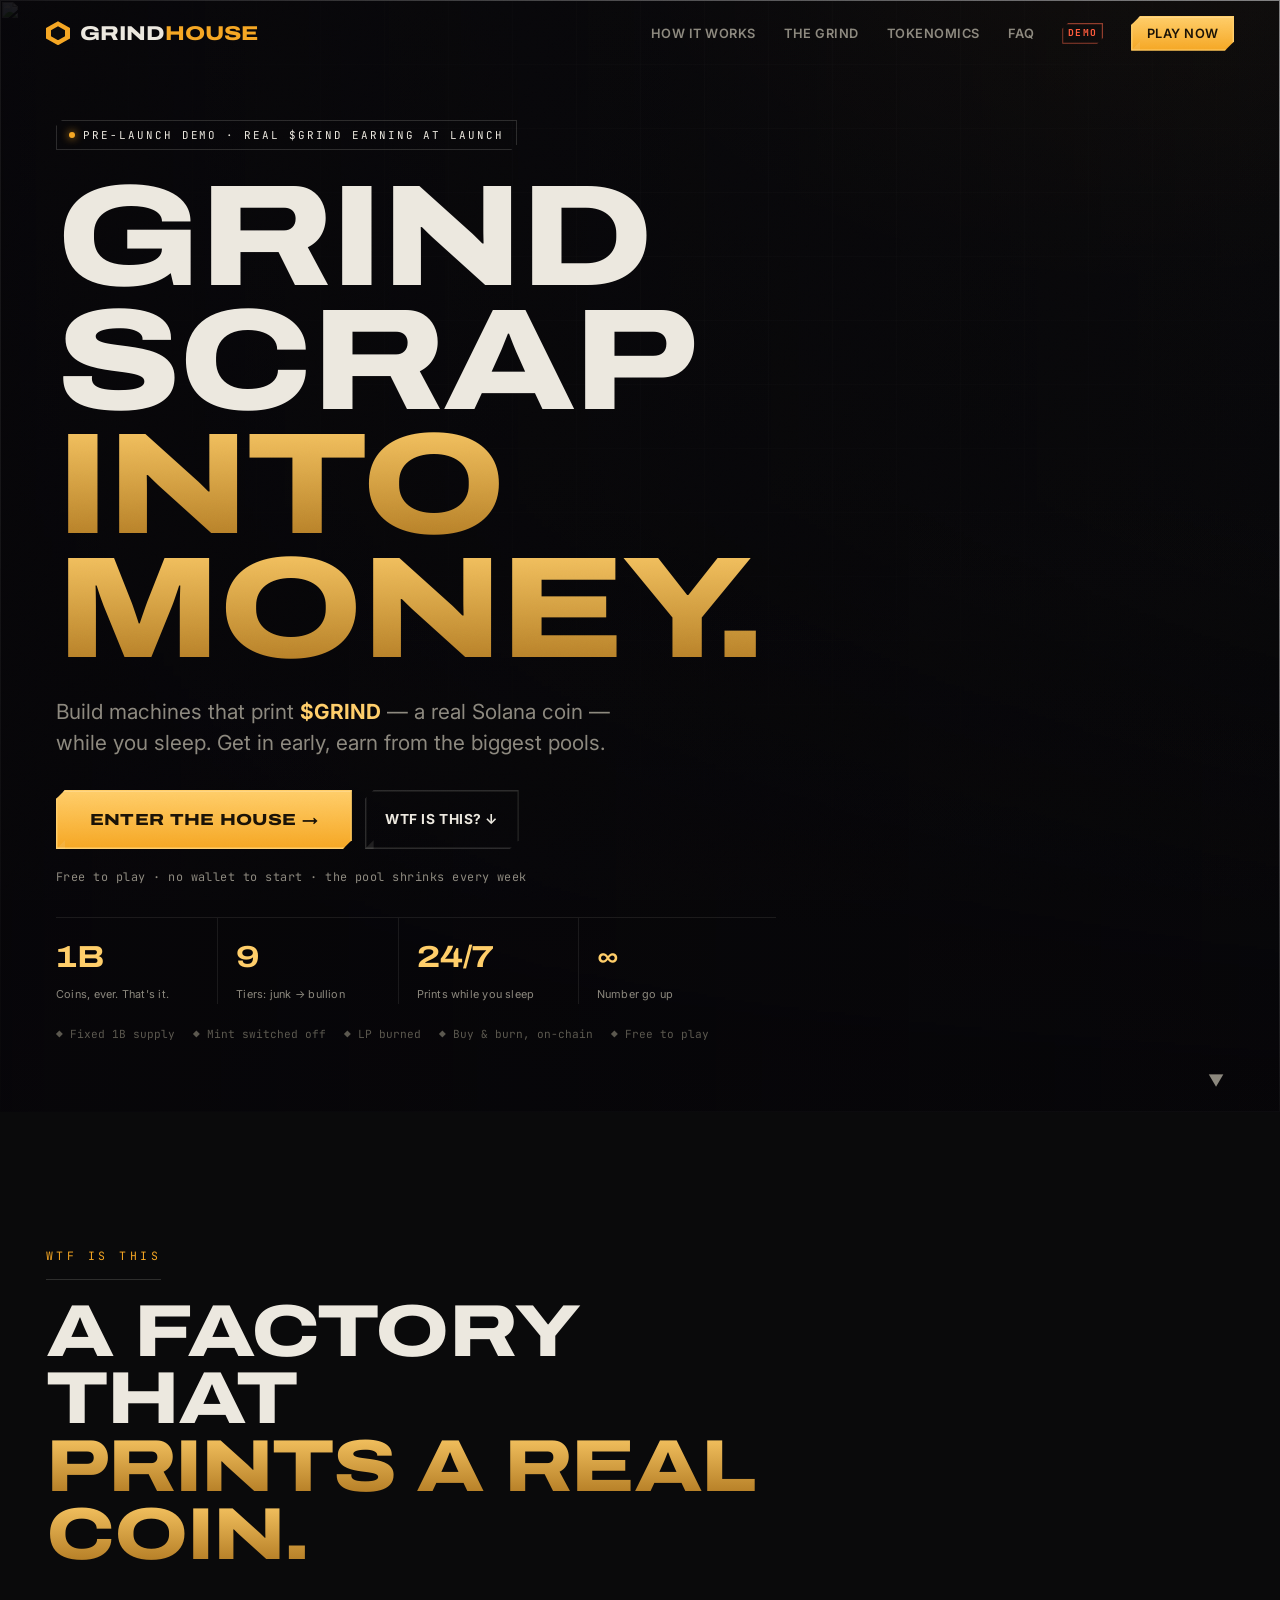
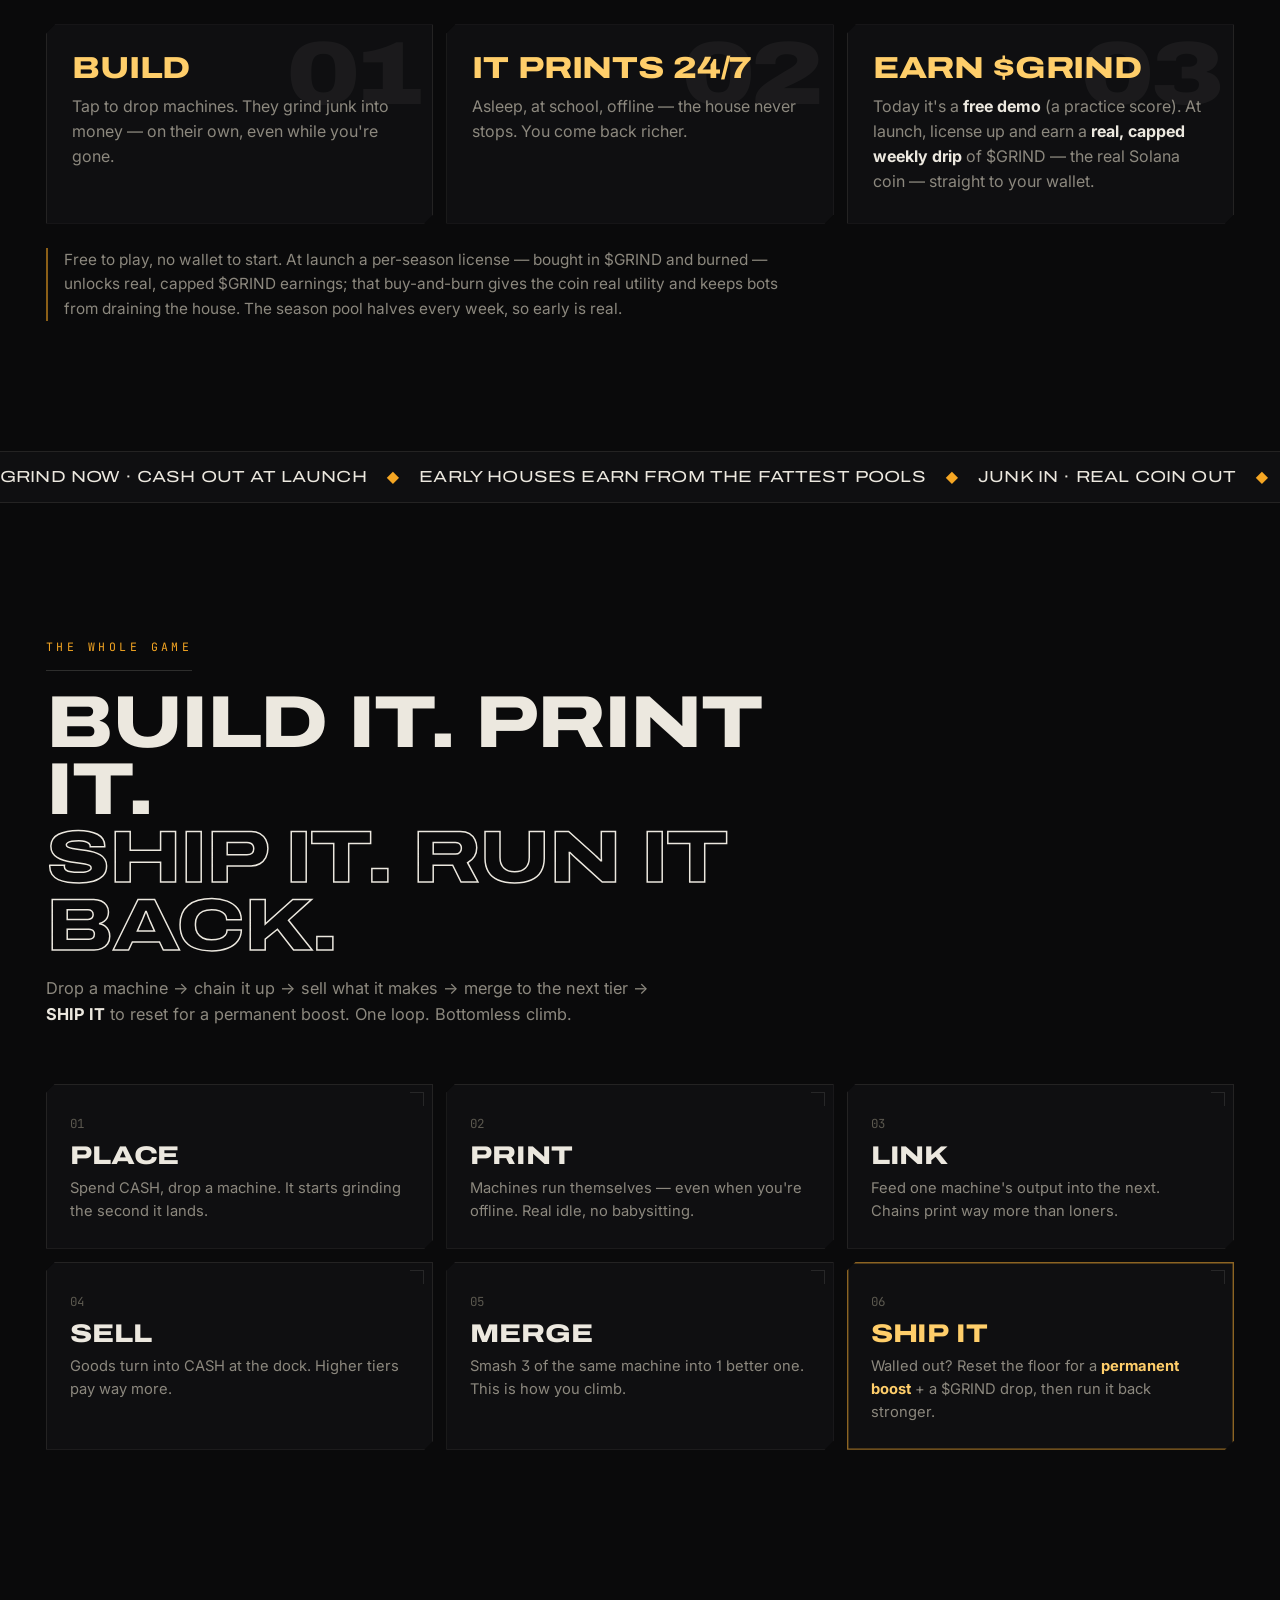
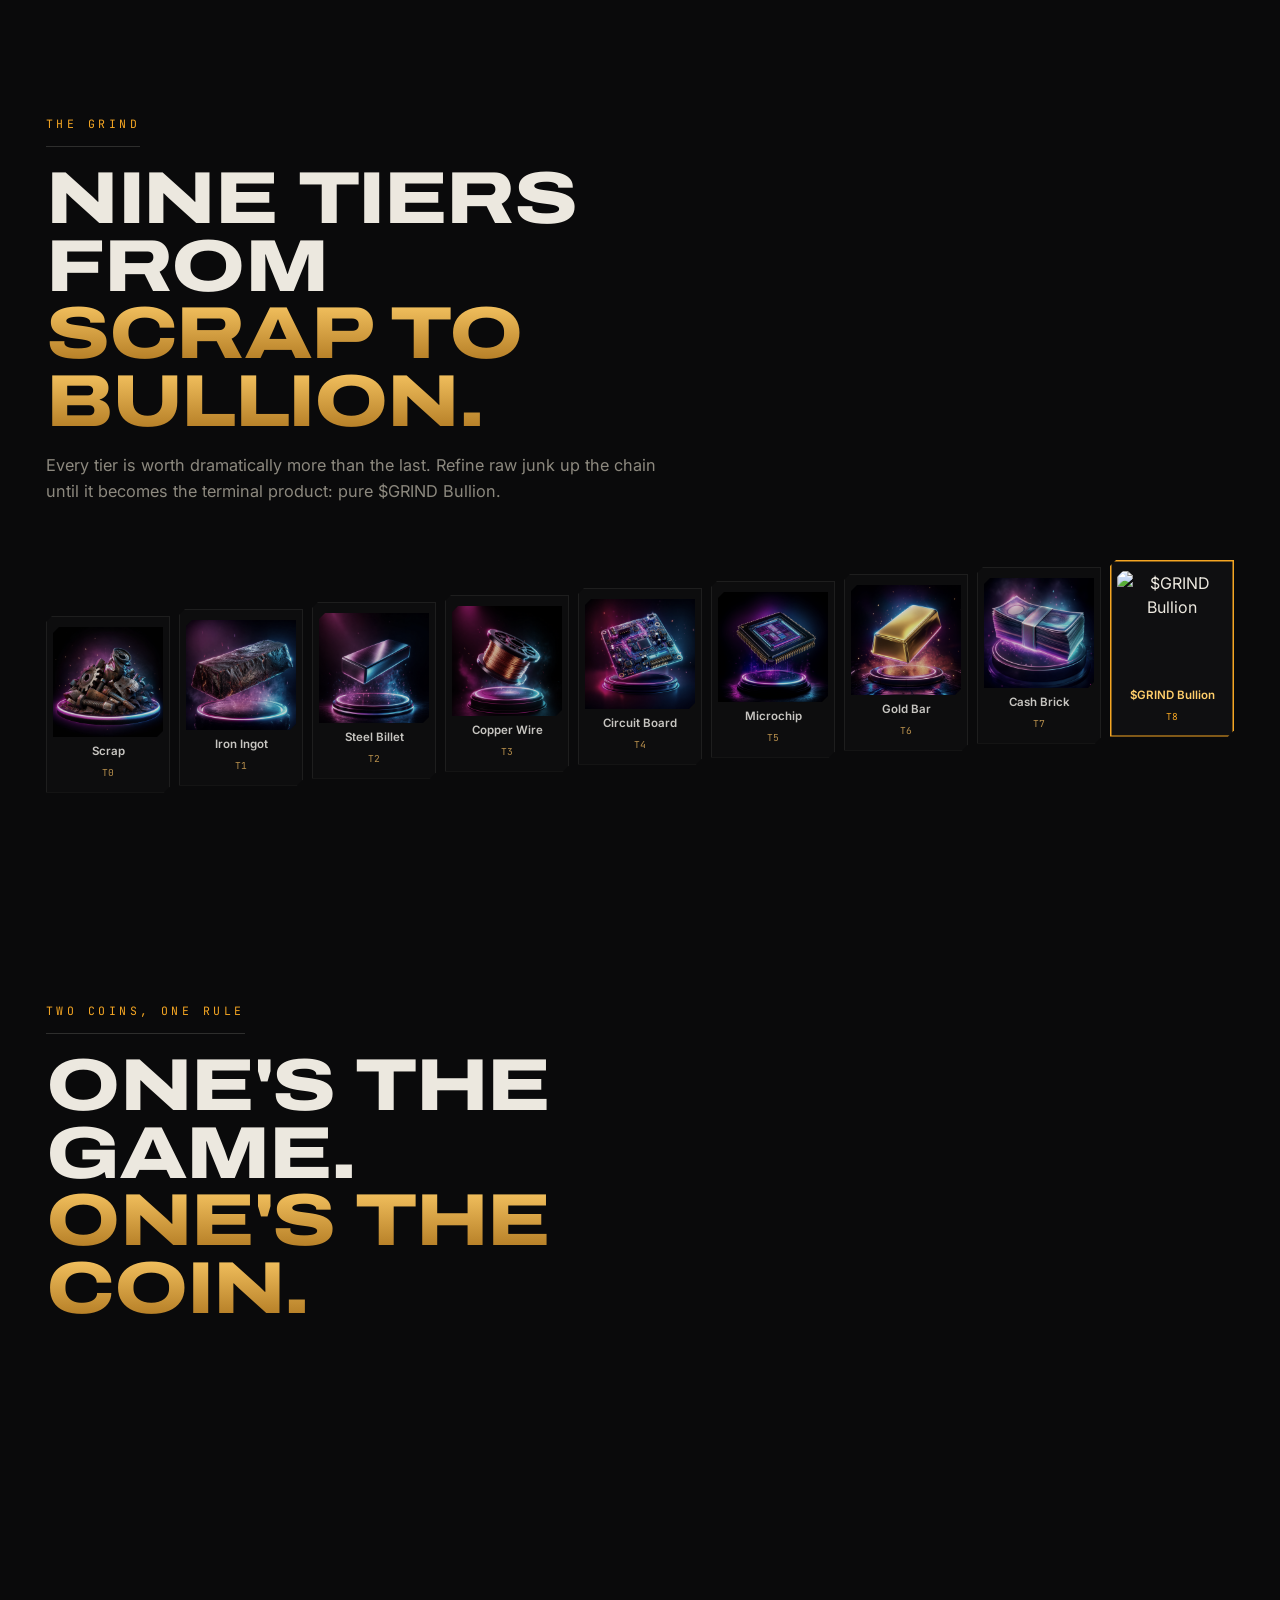
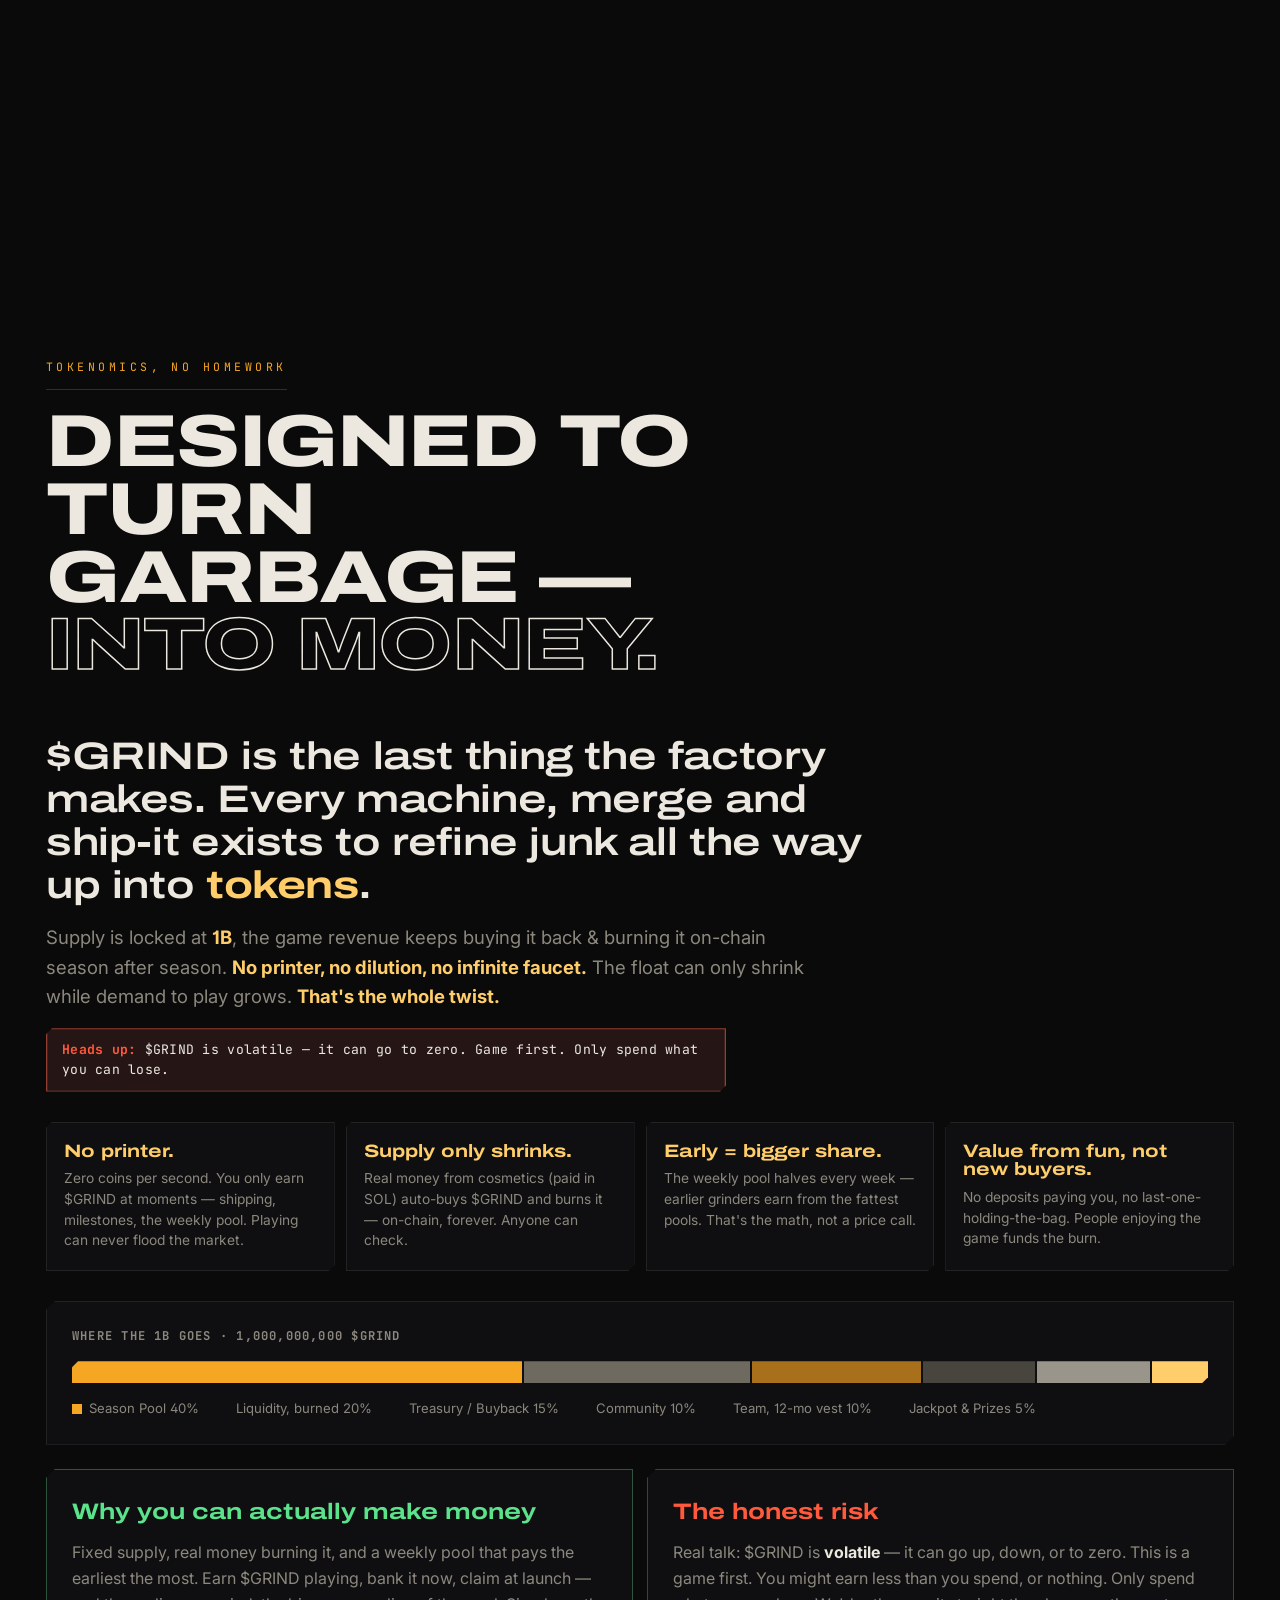
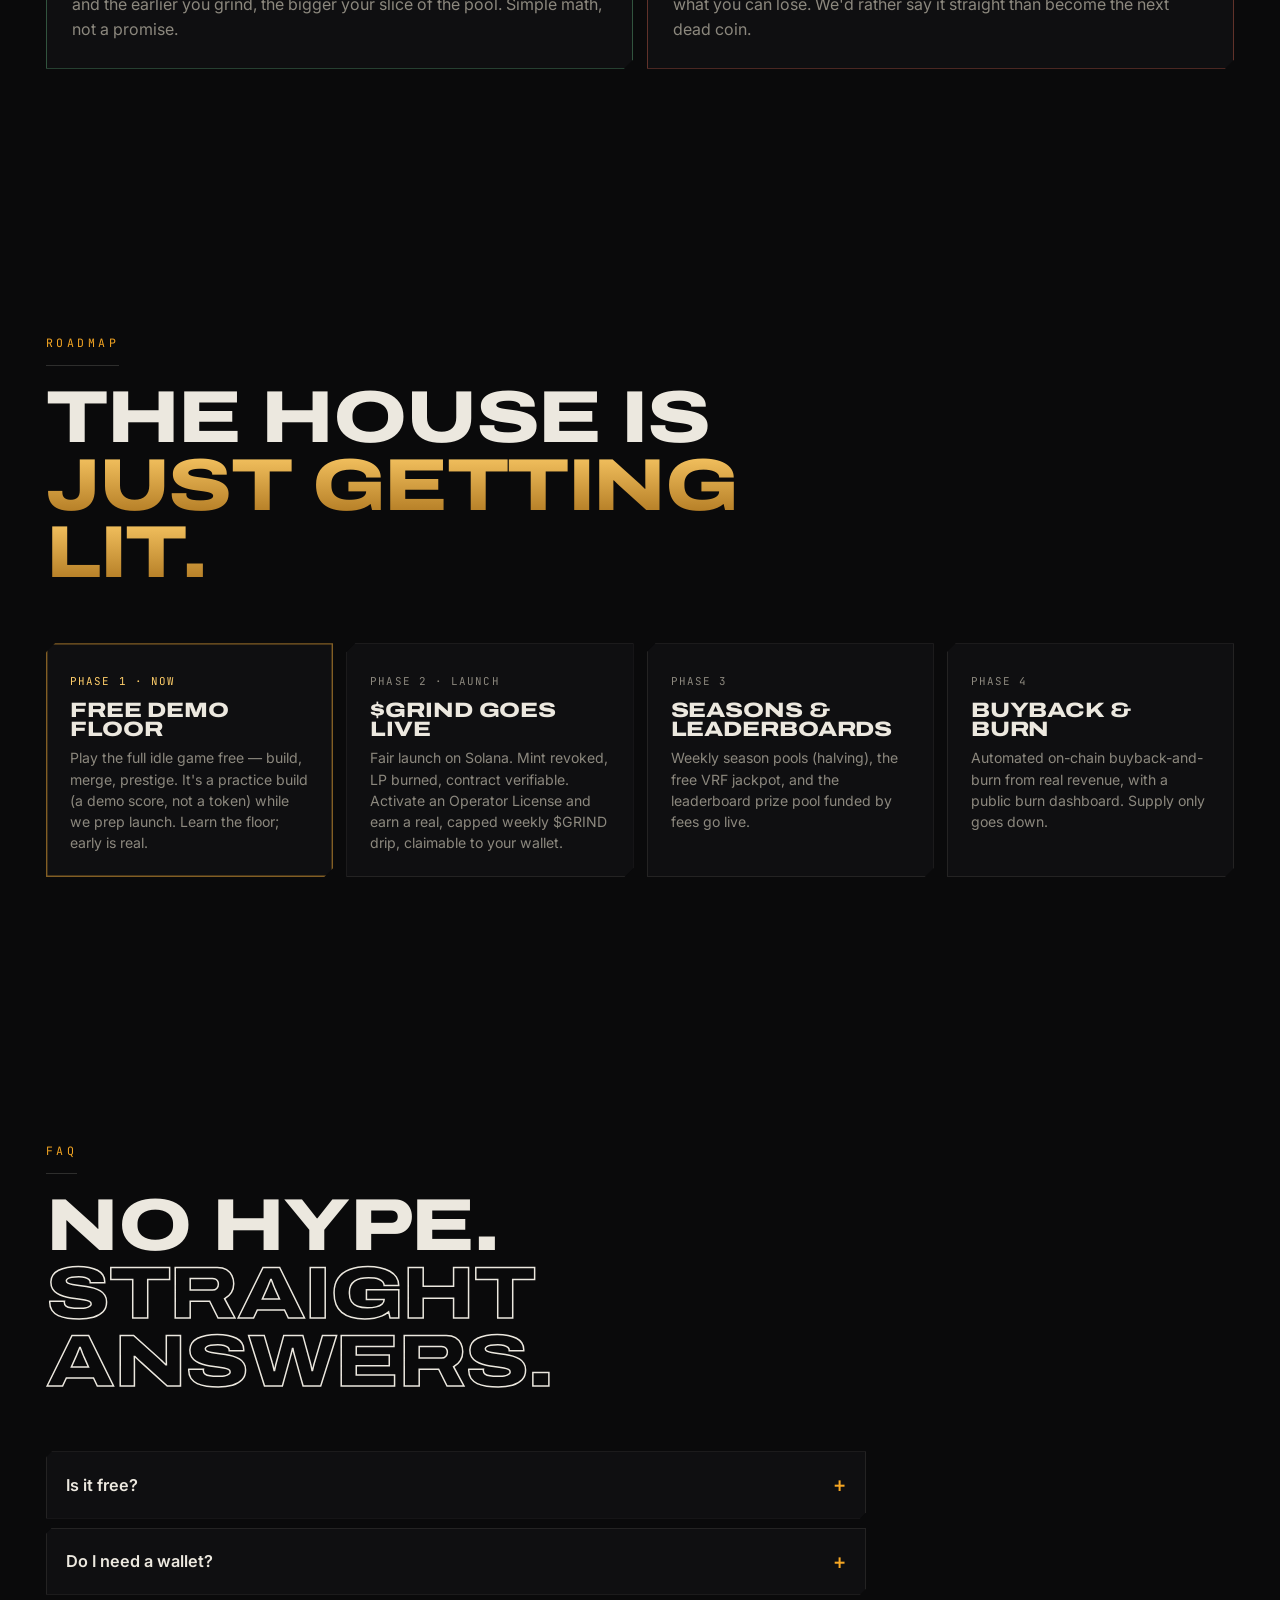
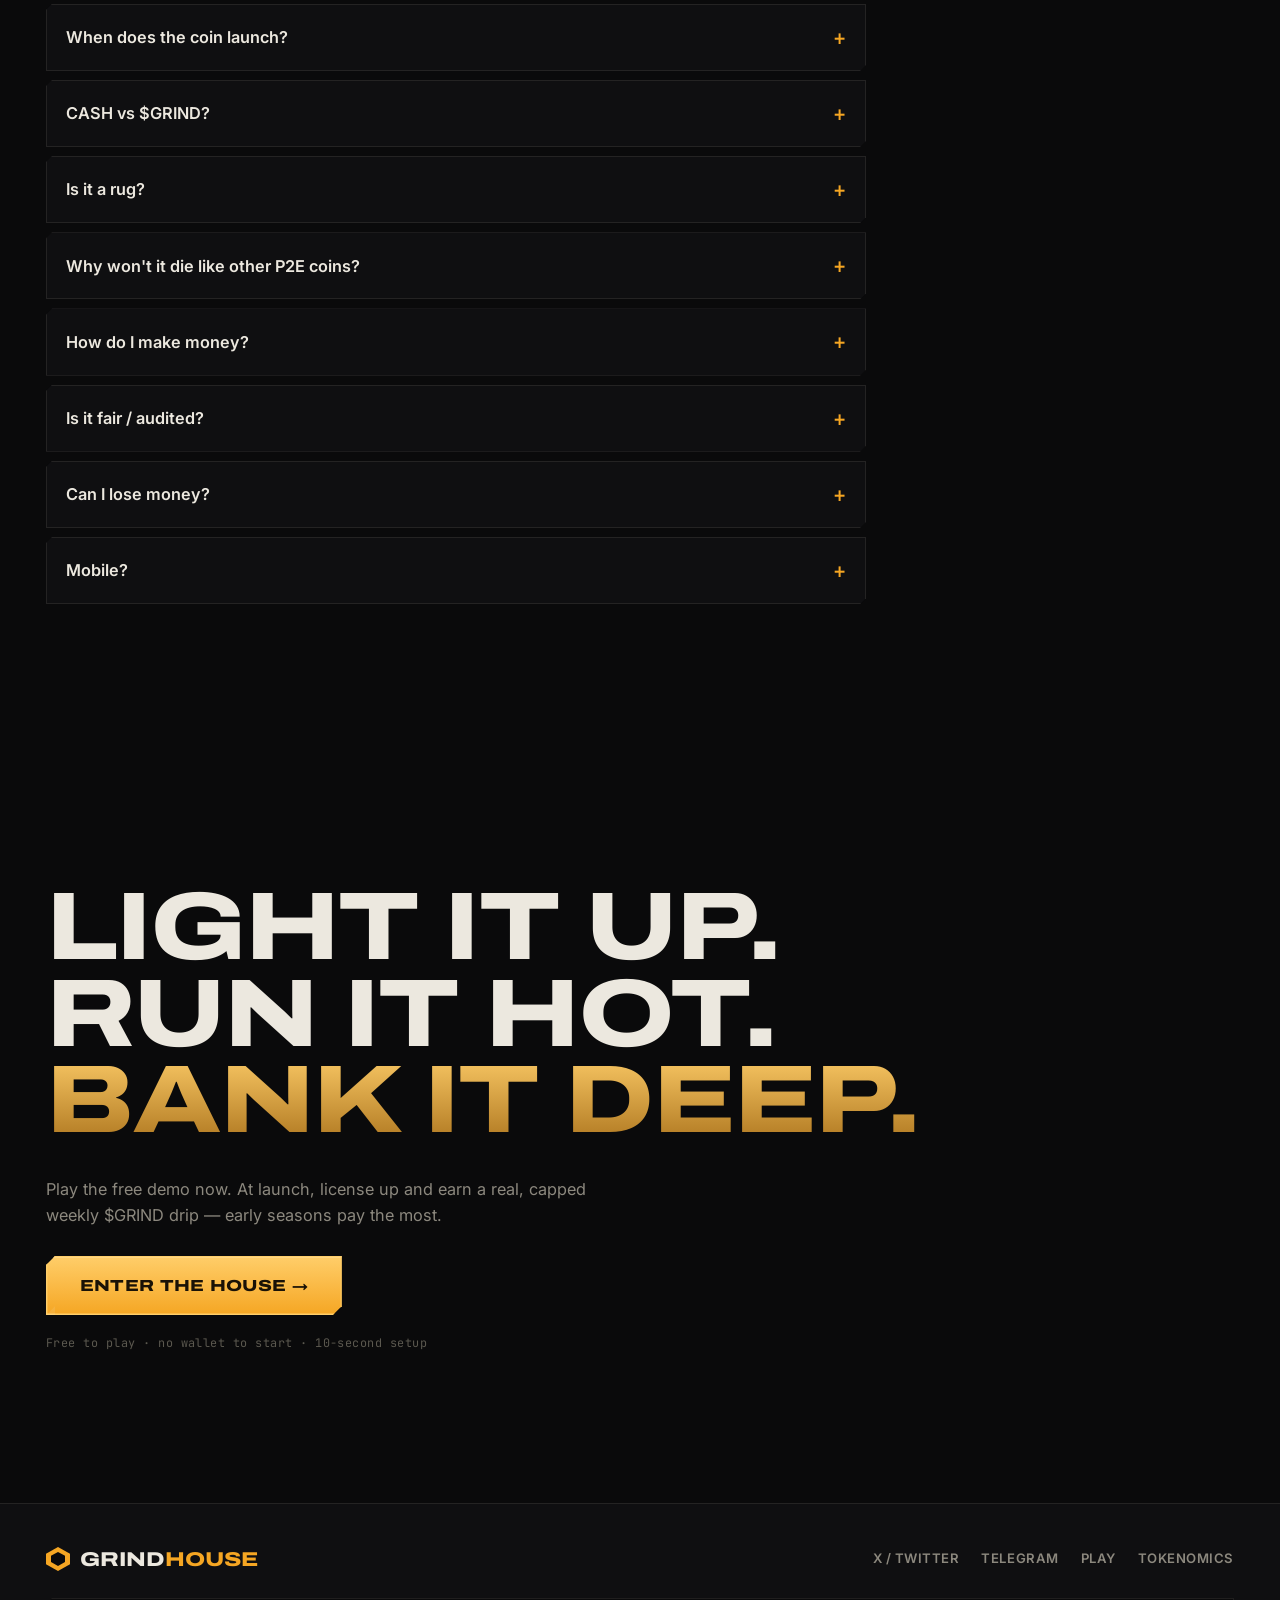
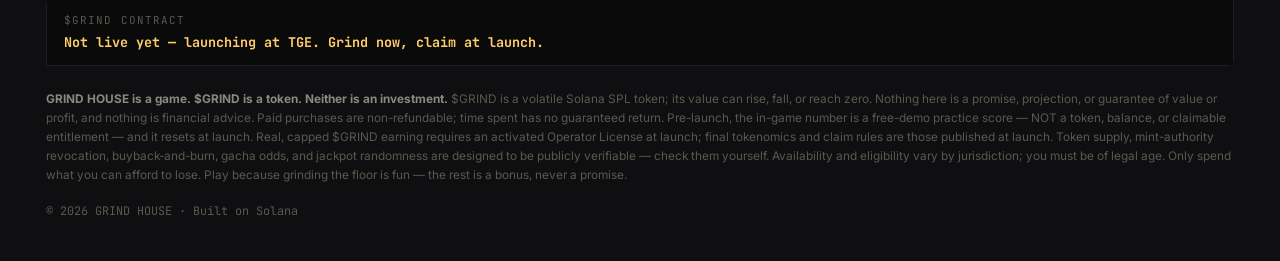
==== commit 4f62f8ab: "Tokenomics: rewrite — drop the false 'other P2E coins mint/print' claim New eyebrow keeps TOKENOMICS" ====
--- a/index.html
+++ b/index.html
@@ -160,11 +160,12 @@
 <section class="sec" id="token">
   <div class="sec-head">
     <span class="kicker">Tokenomics, no homework</span>
-    <h2>WHY P2E DIES —<br><span class="grad-neon">AND WHY WE DON'T.</span></h2>
+    <h2>DESIGNED TO TURN GARBAGE —<br><span class="grad-neon">INTO MONEY.</span></h2>
   </div>
 
   <div class="tldr">
-    <p class="tldr-line">Other play-to-earn coins print forever, so they die. <b>$GRIND can't</b> — fixed at 1B, mint switched off, and real revenue keeps buying it back &amp; burning it on-chain. That's it.</p>
+    <p class="tldr-line">$GRIND is the last thing the factory makes. Every machine, merge and ship-it exists to refine junk all the way up into <b>tokens</b>.</p>
+    <p class="tldr-sub">Supply is locked at <b>1B</b>, the game revenue keeps buying it back &amp; burning it on-chain season after season. <b>No printer, no dilution, no infinite faucet.</b> The float can only shrink while demand to play grows. <b>That's the whole twist.</b></p>
     <p class="risk-chip"><b>Heads up:</b> $GRIND is volatile — it can go to zero. Game first. Only spend what you can lose.</p>
   </div>
 
--- a/css/site.css
+++ b/css/site.css
@@ -217,6 +217,8 @@
 .tldr-line{font-family:var(--disp);font-stretch:125%;font-weight:600;font-size:clamp(1.5rem,3.2vw,2.4rem);
   line-height:1.12;color:var(--bone);letter-spacing:-.01em;text-transform:none;max-width:30ch}
 .tldr-line b{color:var(--gold-hi)}
+.tldr-sub{font-family:var(--ui);font-size:clamp(1rem,1.6vw,1.16rem);line-height:1.6;color:var(--mut);max-width:64ch}
+.tldr-sub b{color:var(--gold-hi)}
 .risk-chip{display:inline-block;font-family:var(--mono);font-size:.82rem;letter-spacing:.02em;line-height:1.5;color:var(--bone);
   background:color-mix(in srgb,var(--warn) 9%,var(--panel));clip-path:var(--cut-sm);
   box-shadow:inset 0 0 0 1.3px color-mix(in srgb,var(--warn) 45%,var(--hair));padding:12px 16px;max-width:680px}
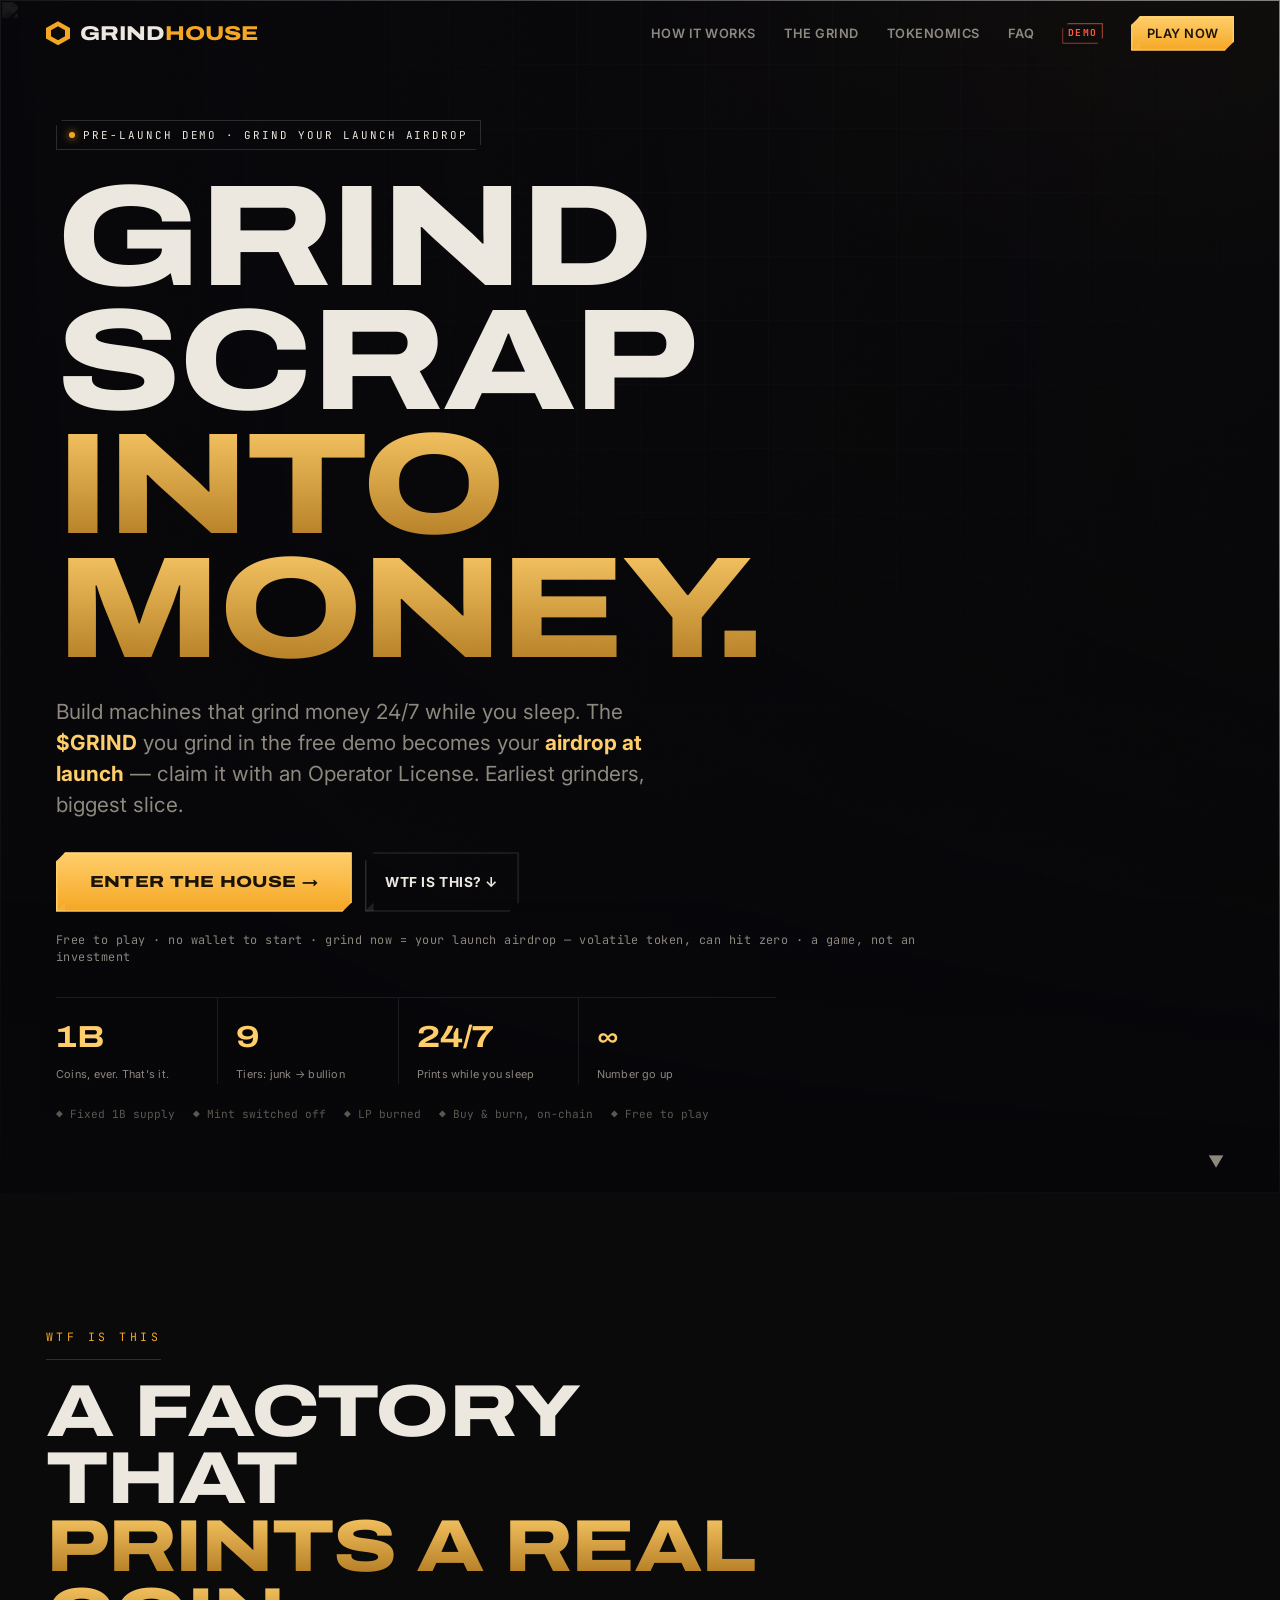
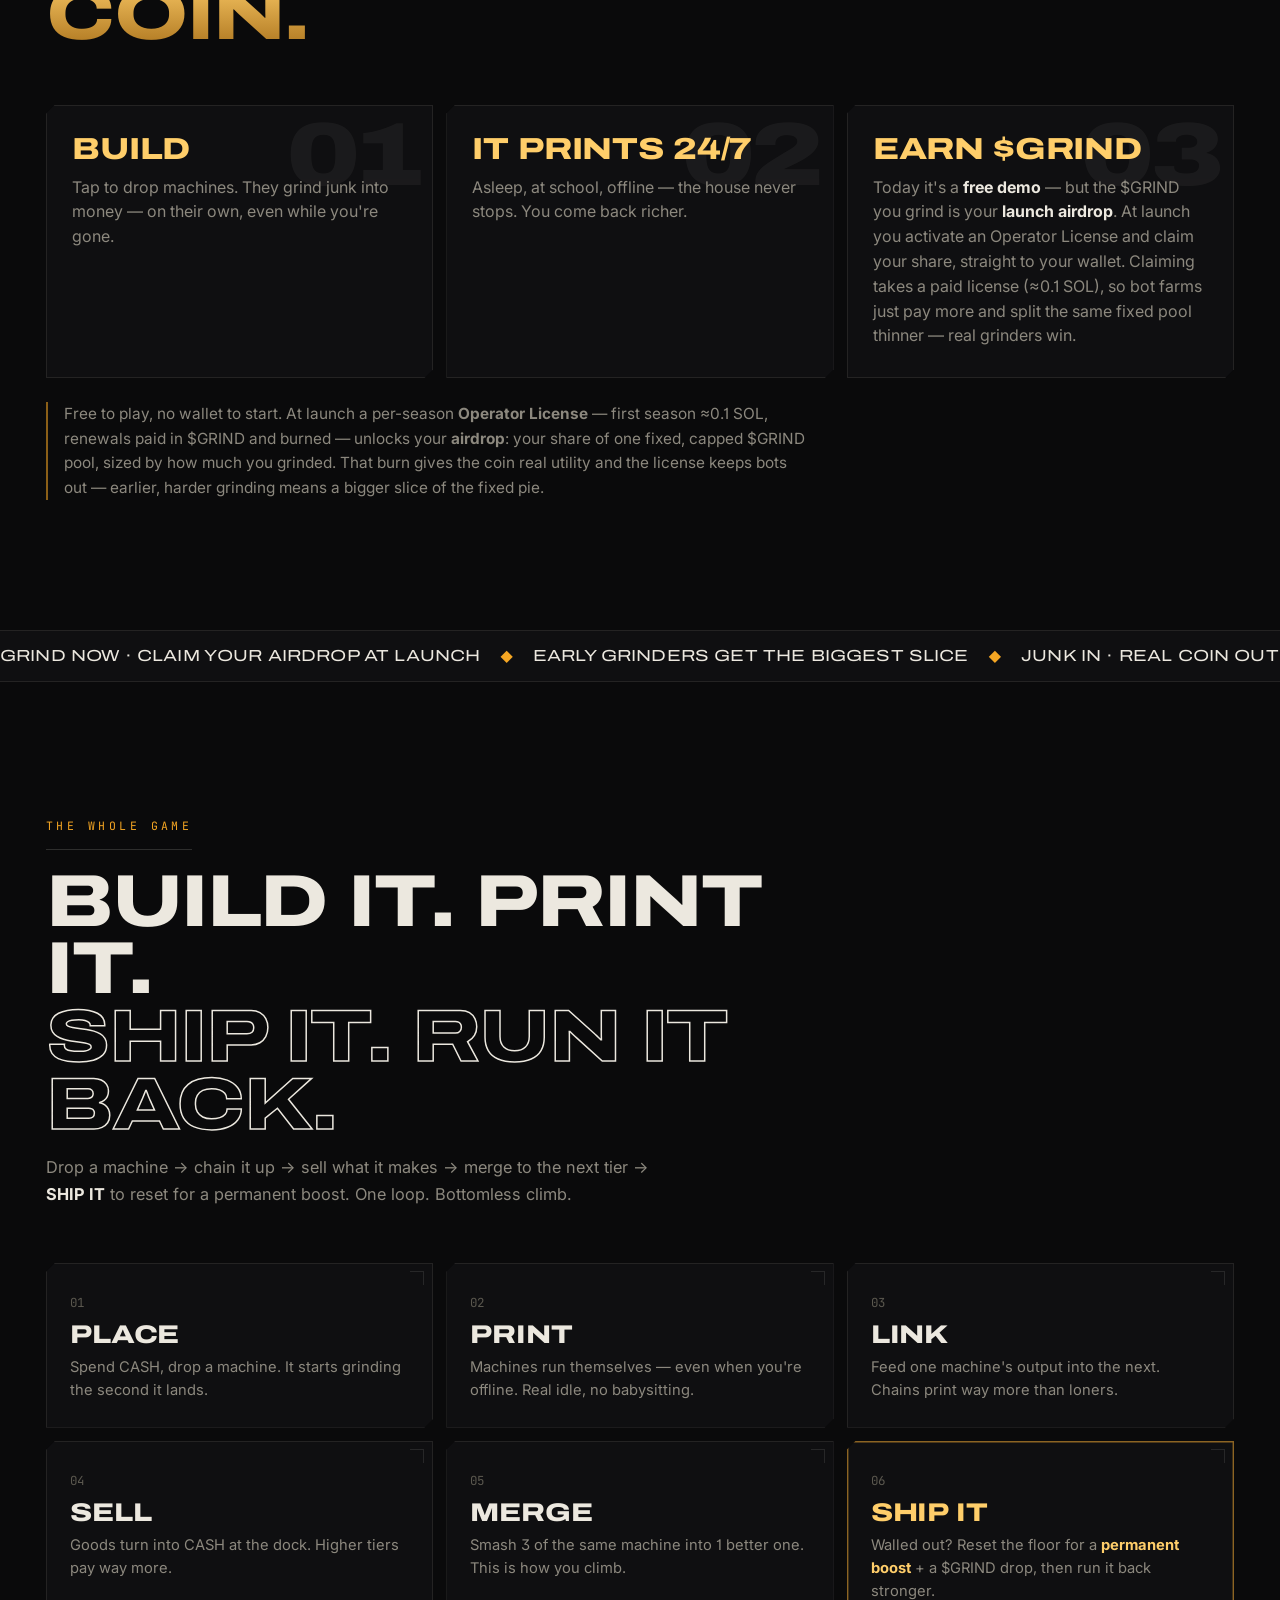
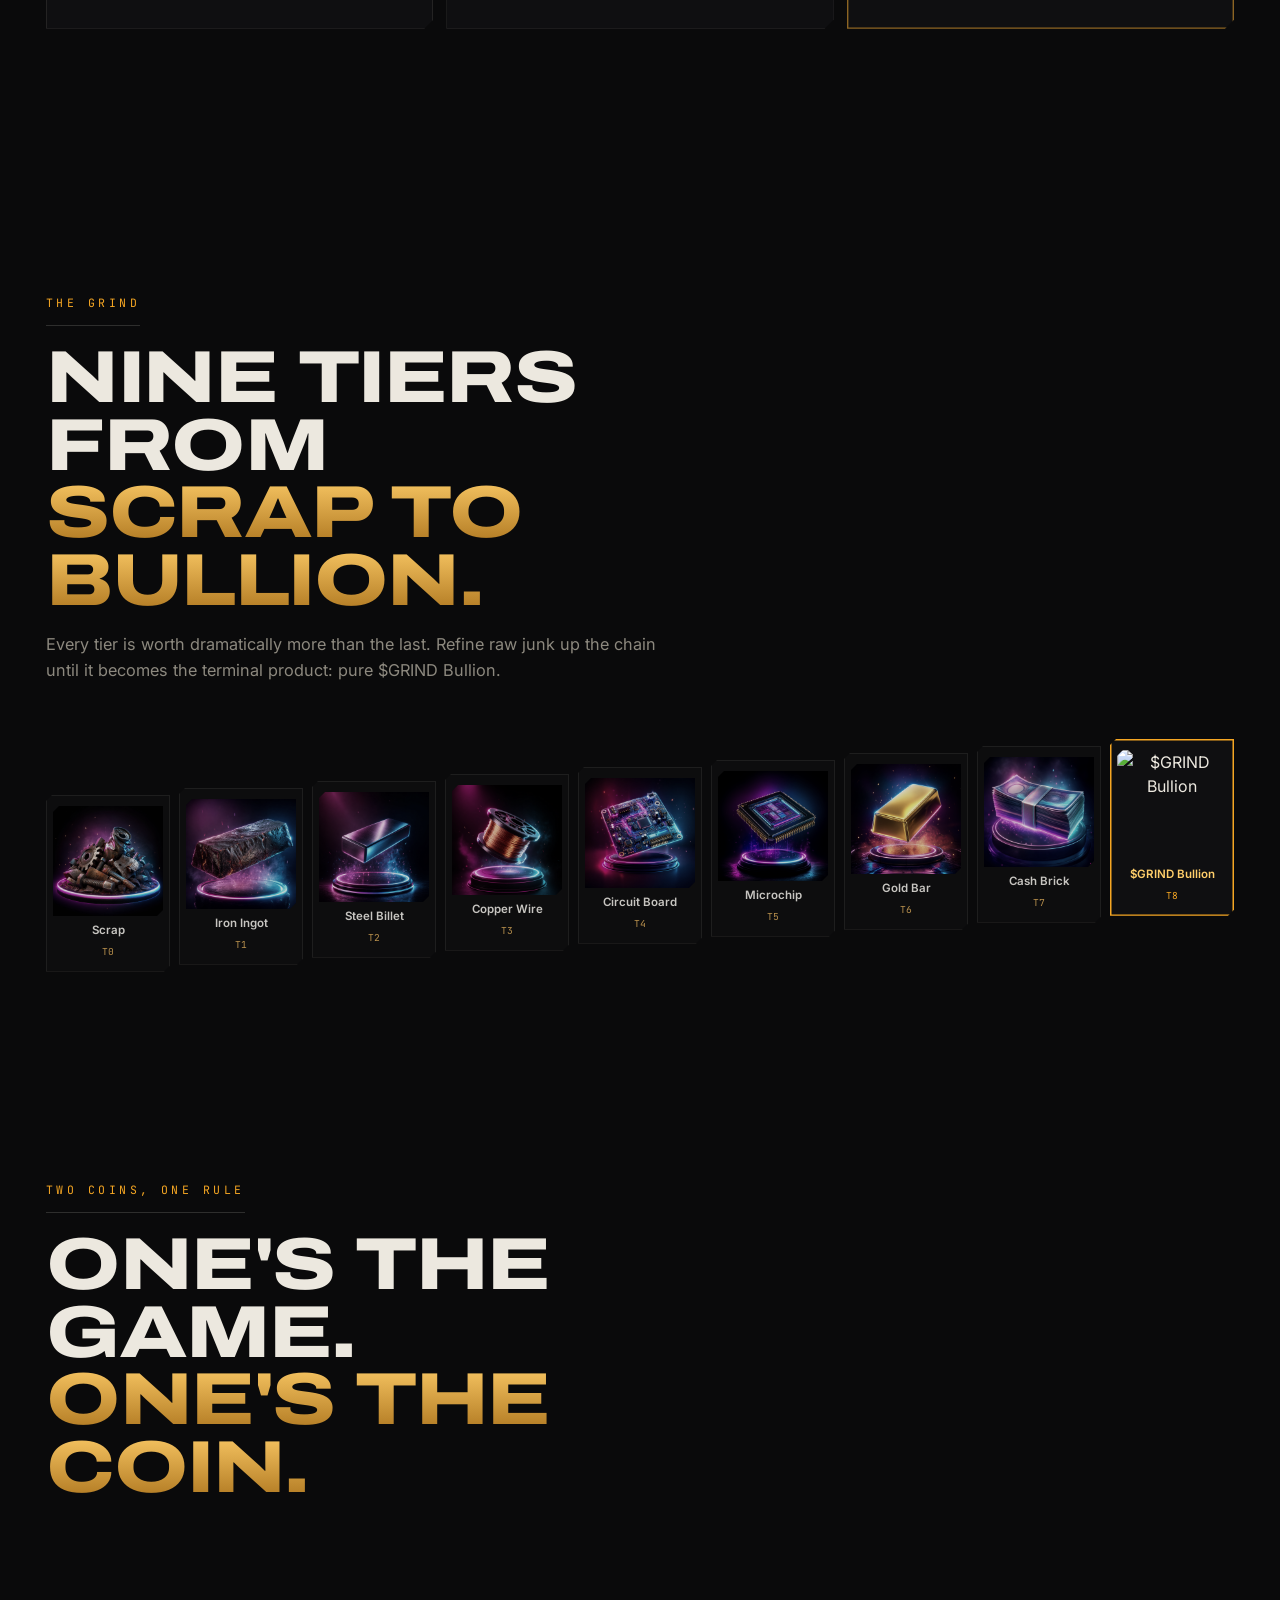
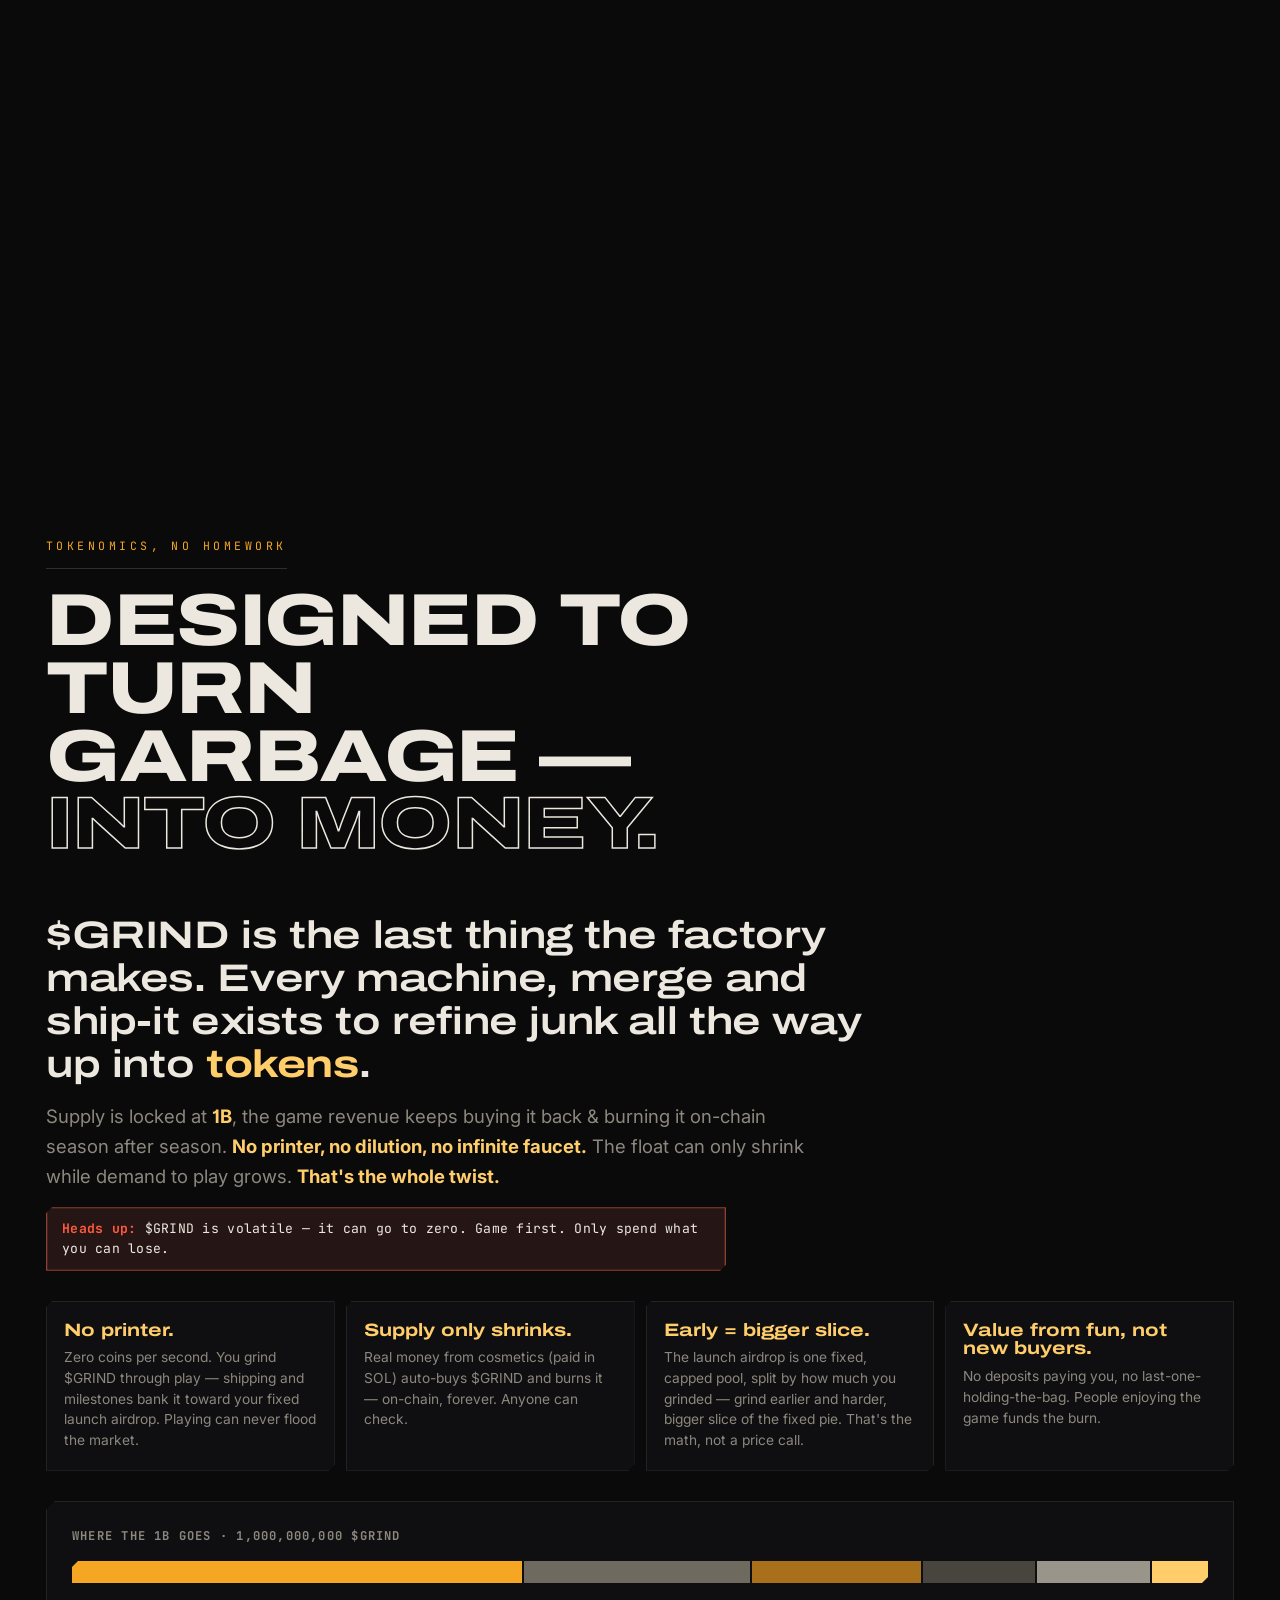
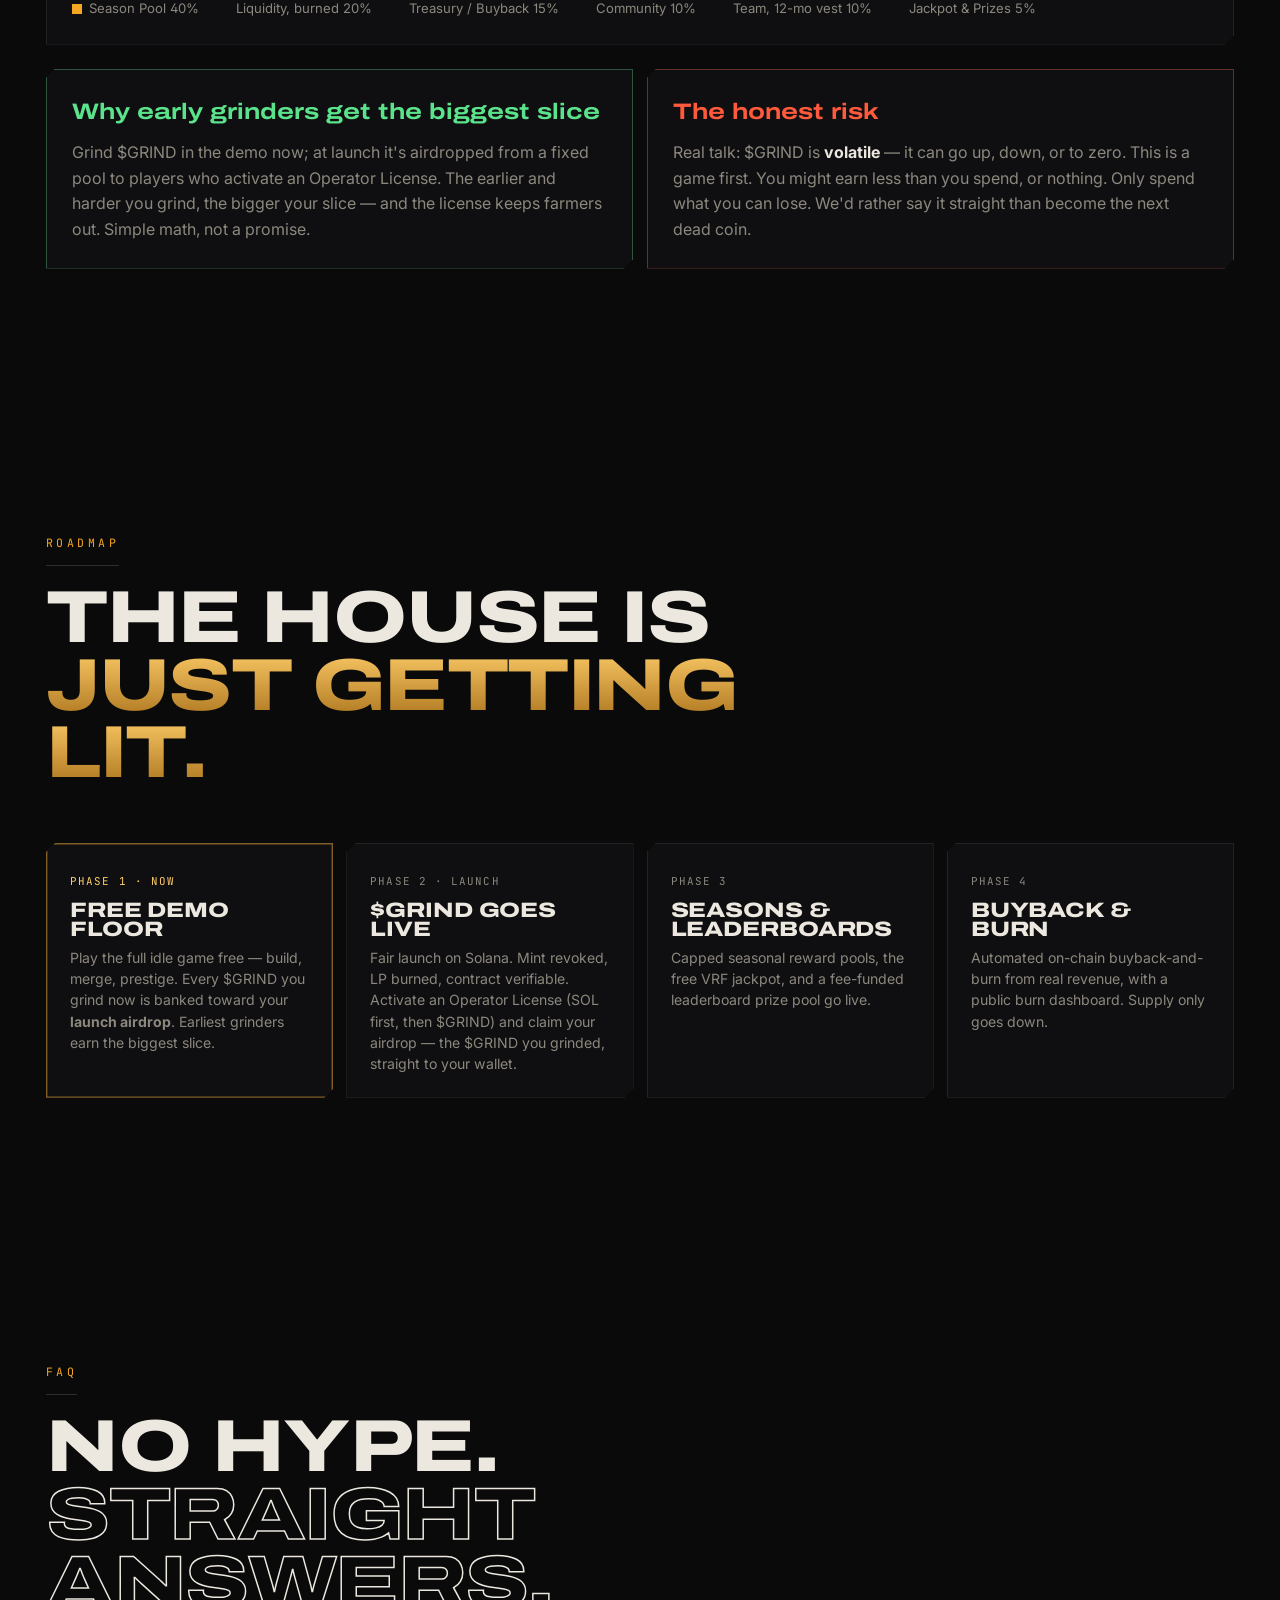
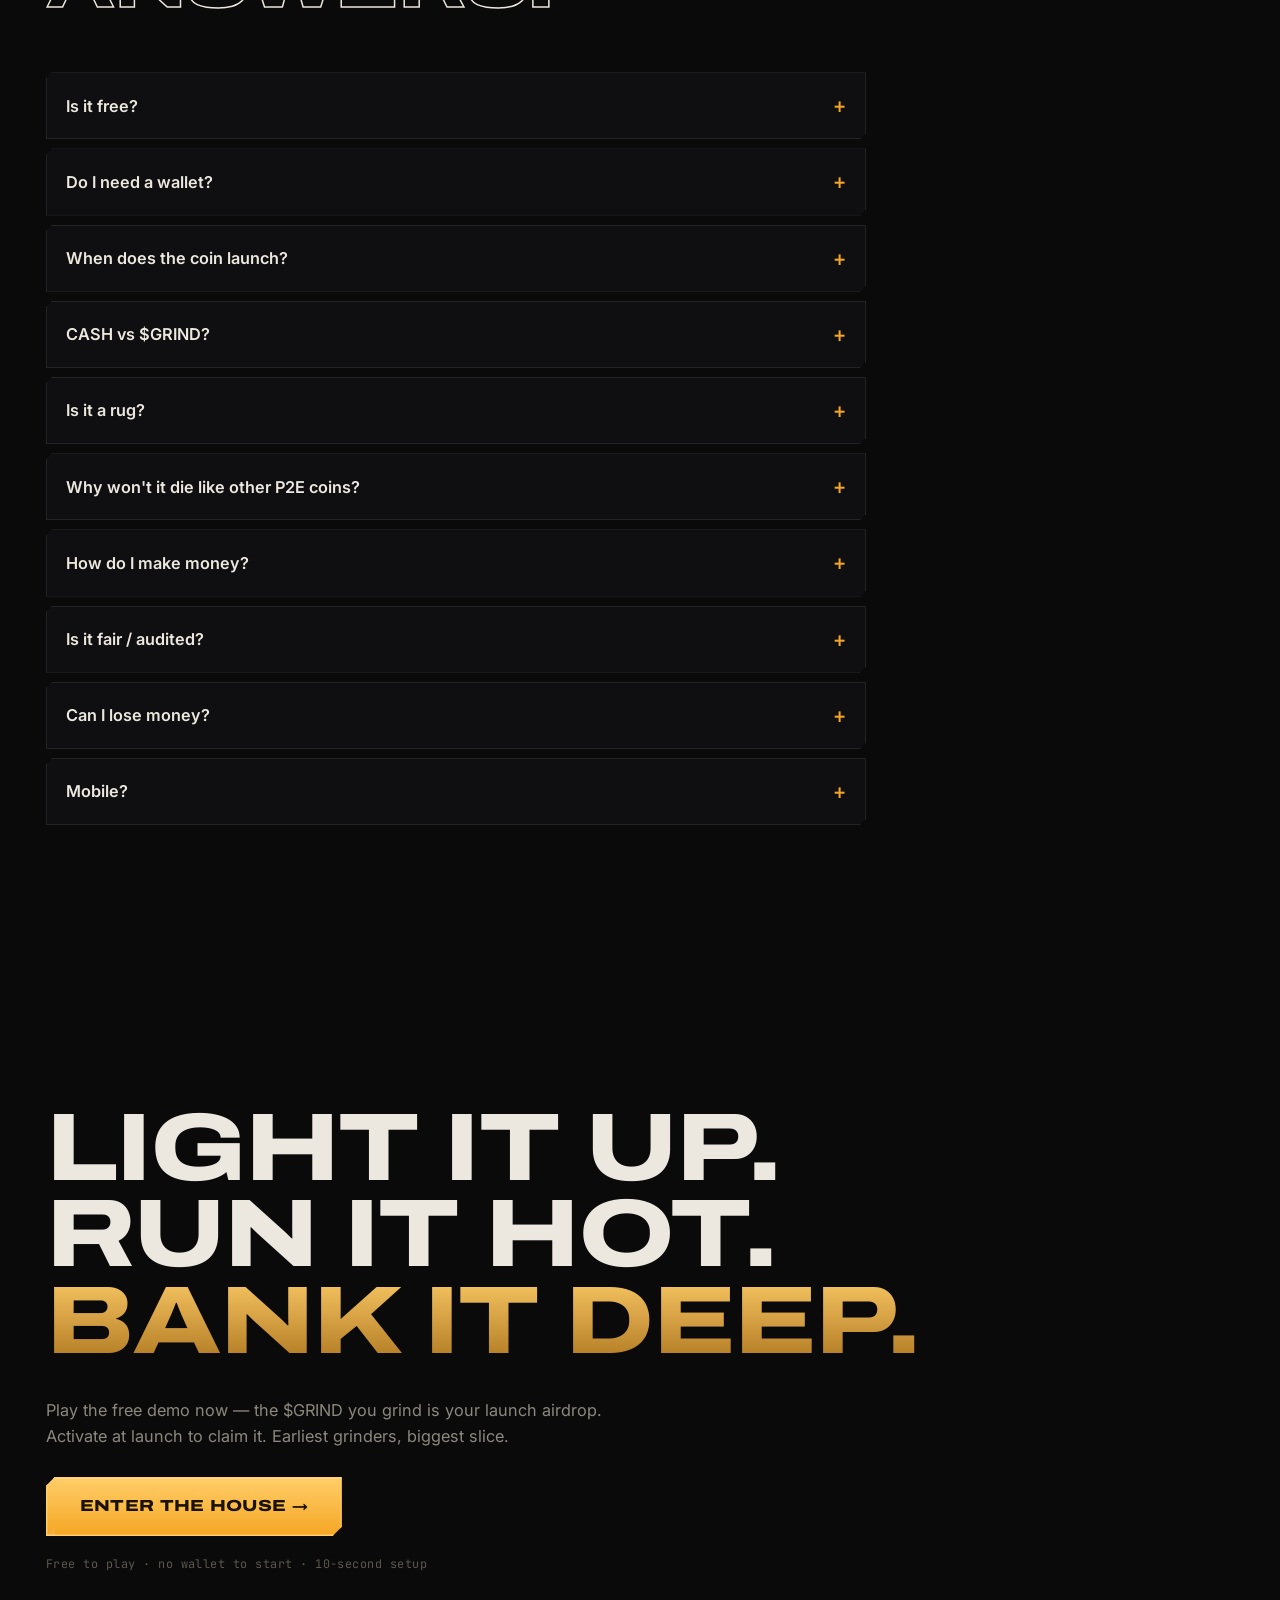
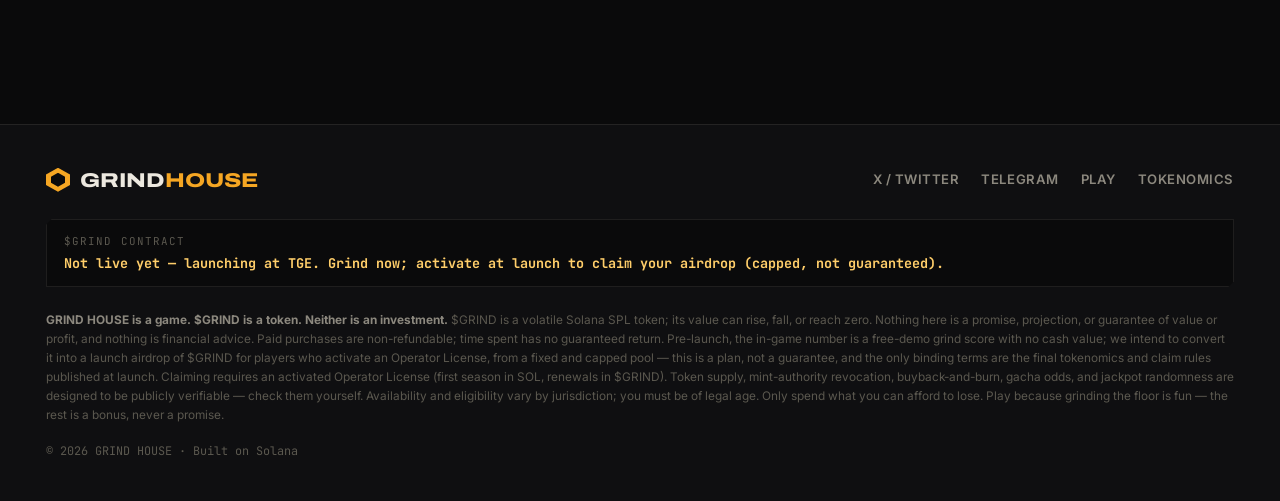
==== commit d3205cb7: "Site copy: demo grind = your launch airdrop (claimed via license), site-wide Flips the whole narrati" ====
--- a/index.html
+++ b/index.html
@@ -5,7 +5,7 @@
 <meta name="viewport" content="width=device-width, initial-scale=1">
 <meta name="theme-color" content="#07060c">
 <title>GRIND HOUSE — Grind scrap into money. $GRIND on Solana.</title>
-<meta name="description" content="Run a neon refinery that grinds raw scrap all the way up to $GRIND — the real Solana token. It prints while you sleep. Grind now, claim at launch.">
+<meta name="description" content="Run a neon refinery that grinds raw scrap into $GRIND on Solana. Play the free demo now — the $GRIND you grind becomes your airdrop at launch. The house never sleeps.">
 <meta property="og:title" content="GRIND HOUSE — Grind scrap into money.">
 <meta property="og:description" content="The underground refinery that turns junk into $GRIND on Solana. The house never sleeps.">
 <meta property="og:image" content="assets/img/og.png">
@@ -45,14 +45,14 @@
     <div class="hero-veil"></div>
   </div>
   <div class="hero-inner">
-    <div class="hero-badge"><span class="live-dot"></span> PRE-LAUNCH DEMO · REAL $GRIND EARNING AT LAUNCH</div>
+    <div class="hero-badge"><span class="live-dot"></span> PRE-LAUNCH DEMO · GRIND YOUR LAUNCH AIRDROP</div>
     <h1 class="hero-h1">GRIND SCRAP<br><span class="grad-gold">INTO MONEY.</span></h1>
-    <p class="hero-sub">Build machines that print <b>$GRIND</b> — a real Solana coin — while you sleep. Get in early, earn from the biggest pools.</p>
+    <p class="hero-sub">Build machines that grind money 24/7 while you sleep. The <b>$GRIND</b> you grind in the free demo becomes your <b>airdrop at launch</b> — claim it with an Operator License. Earliest grinders, biggest slice.</p>
     <div class="hero-cta">
       <a class="cta big-cta" href="play.html">ENTER THE HOUSE →</a>
       <a class="cta ghost" href="#wtf">WTF is this? ↓</a>
     </div>
-    <p class="hero-micro">Free to play · no wallet to start · the pool shrinks every week</p>
+    <p class="hero-micro">Free to play · no wallet to start · grind now = your launch airdrop — volatile token, can hit zero · a game, not an investment</p>
     <div class="hero-stats">
       <div class="hs"><b data-count="1000000000">1B</b><span>Coins, ever. That's it.</span></div>
       <div class="hs"><b data-count="9">9</b><span>Tiers: junk → bullion</span></div>
@@ -90,10 +90,10 @@
     <div class="wtf-step">
       <span class="wtf-n">03</span>
       <h3>EARN $GRIND</h3>
-      <p>Today it's a <b>free demo</b> (a practice score). At launch, license up and earn a <b>real, capped weekly drip</b> of $GRIND — the real Solana coin — straight to your wallet.</p>
-    </div>
-  </div>
-  <p class="wtf-foot">Free to play, no wallet to start. At launch a per-season license — bought in $GRIND and burned — unlocks real, capped $GRIND earnings; that buy-and-burn gives the coin real utility and keeps bots from draining the house. The season pool halves every week, so early is real.</p>
+      <p>Today it's a <b>free demo</b> — but the $GRIND you grind is your <b>launch airdrop</b>. At launch you activate an Operator License and claim your share, straight to your wallet. Claiming takes a paid license (≈0.1 SOL), so bot farms just pay more and split the same fixed pool thinner — real grinders win.</p>
+    </div>
+  </div>
+  <p class="wtf-foot">Free to play, no wallet to start. At launch a per-season <b>Operator License</b> — first season ≈0.1 SOL, renewals paid in $GRIND and burned — unlocks your <b>airdrop</b>: your share of one fixed, capped $GRIND pool, sized by how much you grinded. That burn gives the coin real utility and the license keeps bots out — earlier, harder grinding means a bigger slice of the fixed pie.</p>
 </section>
 
 <div class="marquee"><div class="marquee-track" id="marquee"></div></div>
@@ -149,7 +149,7 @@
     </div>
     <div class="tt grind">
       <h3>$GRIND</h3><span class="tt-tag">the real Solana coin</span>
-      <p><b>Real coin.</b> Fixed at 1,000,000,000 forever. Mint switched off. You only earn it at big moments — shipping, milestones, the weekly pool. No printing per second, so playing can never flood the market. Bank it now, claim at launch.</p>
+      <p><b>Real coin.</b> Fixed at 1,000,000,000 forever. Mint switched off. Grind it in the demo now — at launch your grind is airdropped to you when you activate. No printing per second, so playing can never flood the market.</p>
     </div>
   </div>
 
@@ -170,9 +170,9 @@
   </div>
 
   <div class="token-bullets">
-    <div class="tb"><h4>No printer.</h4><p>Zero coins per second. You only earn $GRIND at moments — shipping, milestones, the weekly pool. Playing can never flood the market.</p></div>
+    <div class="tb"><h4>No printer.</h4><p>Zero coins per second. You grind $GRIND through play — shipping and milestones bank it toward your fixed launch airdrop. Playing can never flood the market.</p></div>
     <div class="tb"><h4>Supply only shrinks.</h4><p>Real money from cosmetics (paid in SOL) auto-buys $GRIND and burns it — on-chain, forever. Anyone can check.</p></div>
-    <div class="tb"><h4>Early = bigger share.</h4><p>The weekly pool halves every week — earlier grinders earn from the fattest pools. That's the math, not a price call.</p></div>
+    <div class="tb"><h4>Early = bigger slice.</h4><p>The launch airdrop is one fixed, capped pool, split by how much you grinded — grind earlier and harder, bigger slice of the fixed pie. That's the math, not a price call.</p></div>
     <div class="tb"><h4>Value from fun, not new buyers.</h4><p>No deposits paying you, no last-one-holding-the-bag. People enjoying the game funds the burn.</p></div>
   </div>
 
@@ -198,8 +198,8 @@
 
   <div class="money-honest">
     <div class="mh-col good">
-      <h4>Why you can actually make money</h4>
-      <p>Fixed supply, real money burning it, and a weekly pool that pays the earliest the most. Earn $GRIND playing, bank it now, claim at launch — and the earlier you grind, the bigger your slice of the pool. Simple math, not a promise.</p>
+      <h4>Why early grinders get the biggest slice</h4>
+      <p>Grind $GRIND in the demo now; at launch it's airdropped from a fixed pool to players who activate an Operator License. The earlier and harder you grind, the bigger your slice — and the license keeps farmers out. Simple math, not a promise.</p>
     </div>
     <div class="mh-col risk">
       <h4>The honest risk</h4>
@@ -212,9 +212,9 @@
 <section class="sec" id="road">
   <div class="sec-head"><span class="kicker">Roadmap</span><h2>THE HOUSE IS<br><span class="grad-gold">JUST GETTING LIT.</span></h2></div>
   <div class="road">
-    <div class="rd done"><span class="rd-ph">PHASE 1 · NOW</span><h3>Free Demo Floor</h3><p>Play the full idle game free — build, merge, prestige. It's a practice build (a demo score, not a token) while we prep launch. Learn the floor; early is real.</p></div>
-    <div class="rd"><span class="rd-ph">PHASE 2 · LAUNCH</span><h3>$GRIND Goes Live</h3><p>Fair launch on Solana. Mint revoked, LP burned, contract verifiable. Activate an Operator License and earn a real, capped weekly $GRIND drip, claimable to your wallet.</p></div>
-    <div class="rd"><span class="rd-ph">PHASE 3</span><h3>Seasons &amp; Leaderboards</h3><p>Weekly season pools (halving), the free VRF jackpot, and the leaderboard prize pool funded by fees go live.</p></div>
+    <div class="rd done"><span class="rd-ph">PHASE 1 · NOW</span><h3>Free Demo Floor</h3><p>Play the full idle game free — build, merge, prestige. Every $GRIND you grind now is banked toward your <b>launch airdrop</b>. Earliest grinders earn the biggest slice.</p></div>
+    <div class="rd"><span class="rd-ph">PHASE 2 · LAUNCH</span><h3>$GRIND Goes Live</h3><p>Fair launch on Solana. Mint revoked, LP burned, contract verifiable. Activate an Operator License (SOL first, then $GRIND) and claim your airdrop — the $GRIND you grinded, straight to your wallet.</p></div>
+    <div class="rd"><span class="rd-ph">PHASE 3</span><h3>Seasons &amp; Leaderboards</h3><p>Capped seasonal reward pools, the free VRF jackpot, and a fee-funded leaderboard prize pool go live.</p></div>
     <div class="rd"><span class="rd-ph">PHASE 4</span><h3>Buyback &amp; Burn</h3><p>Automated on-chain buyback-and-burn from real revenue, with a public burn dashboard. Supply only goes down.</p></div>
   </div>
 </section>
@@ -225,11 +225,11 @@
   <div class="faq">
     <details><summary>Is it free?</summary><p>Yes. Build, grind, ship, and bank $GRIND without spending a cent. Optional cosmetics exist — that's it.</p></details>
     <details><summary>Do I need a wallet?</summary><p>No — not to play. Start grinding instantly. Connect a Solana wallet only when you want to claim your $GRIND at launch.</p></details>
-    <details><summary>When does the coin launch?</summary><p>Not yet — right now it's a <b>free demo</b> (your number is a practice score, not a token). At launch the $GRIND token + on-chain earning go live: activated Operators earn a real, capped weekly drip. The season pool halves weekly, so early is real.</p></details>
-    <details><summary>CASH vs $GRIND?</summary><p>CASH = game points, infinite, can't cash out. $GRIND = the real Solana coin, fixed 1B, yours to claim at launch. CASH builds; $GRIND pays.</p></details>
+    <details><summary>When does the coin launch?</summary><p>Not yet — right now it's a <b>free demo</b>, but the $GRIND you grind is your <b>launch airdrop</b>. At launch the token goes live and activated Operators claim what they grinded. Earlier grinders get the bigger slice, so now is the time.</p></details>
+    <details><summary>CASH vs $GRIND?</summary><p>CASH = game points, infinite, can't cash out — it builds your machines. $GRIND = the real Solana coin, fixed 1B — what you grind is your airdrop, claimed at launch. CASH builds; $GRIND pays.</p></details>
     <details><summary>Is it a rug?</summary><p>No — and don't trust us, check the chain. Supply's fixed at 1B, mint's switched off, LP's burned, buys &amp; burns are on-chain. Value comes from people playing, not new deposits.</p></details>
     <details><summary>Why won't it die like other P2E coins?</summary><p>No per-second printing. Supply can't grow, sinks shrink it, and real revenue buys it back. Playing can't flood the market.</p></details>
-    <details><summary>How do I make money?</summary><p>At launch you activate an <b>Operator License</b> — bought in <b>$GRIND (≈0.1 SOL worth, burned)</b> each season — and earn a real, <b>capped weekly drip</b> of $GRIND, claimable to your wallet. Paying the license in $GRIND gives the coin real utility (buy &amp; burn to play-to-earn) and is the anti-bot gate, so the house pays real money without getting drained. Today is a free demo. (It's volatile. Game first.)</p></details>
+    <details><summary>How do I make money?</summary><p>Grind $GRIND in the free demo now. At launch you activate an <b>Operator License</b> (first season ≈0.1 SOL, renewals in <b>$GRIND</b>, burned) and claim your <b>airdrop</b> — your share of a fixed pool, sized by what you grinded. The license is the anti-bot gate: every account costs SOL and extra accounts only split the pool thinner, so farmers lose. Capped, not guaranteed, final rules at launch. It's volatile — game first.</p></details>
     <details><summary>Is it fair / audited?</summary><p>Built for it. Fixed supply, mint switched off, on-chain buy &amp; burn, published gacha odds, a provably-fair jackpot — and audit details land before launch. Check it all yourself.</p></details>
     <details><summary>Can I lose money?</summary><p>Playing the demo is free and costs you nothing. At launch, $GRIND is volatile and any SOL you spend (license, cosmetics) is real and non-refundable — only spend what you can lose.</p></details>
     <details><summary>Mobile?</summary><p>Yep. Whole game runs in any browser, phone or desktop. Progress saves automatically.</p></details>
@@ -239,7 +239,7 @@
 <!-- ===== CTA ===== -->
 <section class="final-cta">
   <h2>LIGHT IT UP.<br>RUN IT HOT.<br><span class="grad-gold">BANK IT DEEP.</span></h2>
-  <p class="final-sub">Play the free demo now. At launch, license up and earn a real, capped weekly $GRIND drip — early seasons pay the most.</p>
+  <p class="final-sub">Play the free demo now — the $GRIND you grind is your launch airdrop. Activate at launch to claim it. Earliest grinders, biggest slice.</p>
   <a class="cta big-cta" href="play.html">ENTER THE HOUSE →</a>
   <p class="final-micro">Free to play · no wallet to start · 10-second setup</p>
 </section>
@@ -255,10 +255,10 @@
       <a href="#token">Tokenomics</a>
     </div>
   </div>
-  <div class="ca-box"><span>$GRIND contract</span><b id="caText">Not live yet — launching at TGE. Grind now, claim at launch.</b></div>
+  <div class="ca-box"><span>$GRIND contract</span><b id="caText">Not live yet — launching at TGE. Grind now; activate at launch to claim your airdrop (capped, not guaranteed).</b></div>
   <p class="disclaimer">
     <b>GRIND HOUSE is a game. $GRIND is a token. Neither is an investment.</b>
-    $GRIND is a volatile Solana SPL token; its value can rise, fall, or reach zero. Nothing here is a promise, projection, or guarantee of value or profit, and nothing is financial advice. Paid purchases are non-refundable; time spent has no guaranteed return. Pre-launch, the in-game number is a free-demo practice score — NOT a token, balance, or claimable entitlement — and it resets at launch. Real, capped $GRIND earning requires an activated Operator License at launch; final tokenomics and claim rules are those published at launch. Token supply, mint-authority revocation, buyback-and-burn, gacha odds, and jackpot randomness are designed to be publicly verifiable — check them yourself. Availability and eligibility vary by jurisdiction; you must be of legal age. Only spend what you can afford to lose. Play because grinding the floor is fun — the rest is a bonus, never a promise.
+    $GRIND is a volatile Solana SPL token; its value can rise, fall, or reach zero. Nothing here is a promise, projection, or guarantee of value or profit, and nothing is financial advice. Paid purchases are non-refundable; time spent has no guaranteed return. Pre-launch, the in-game number is a free-demo grind score with no cash value; we intend to convert it into a launch airdrop of $GRIND for players who activate an Operator License, from a fixed and capped pool — this is a plan, not a guarantee, and the only binding terms are the final tokenomics and claim rules published at launch. Claiming requires an activated Operator License (first season in SOL, renewals in $GRIND). Token supply, mint-authority revocation, buyback-and-burn, gacha odds, and jackpot randomness are designed to be publicly verifiable — check them yourself. Availability and eligibility vary by jurisdiction; you must be of legal age. Only spend what you can afford to lose. Play because grinding the floor is fun — the rest is a bonus, never a promise.
   </p>
   <p class="copy">© <span id="yr"></span> GRIND HOUSE · Built on Solana</p>
 </footer>
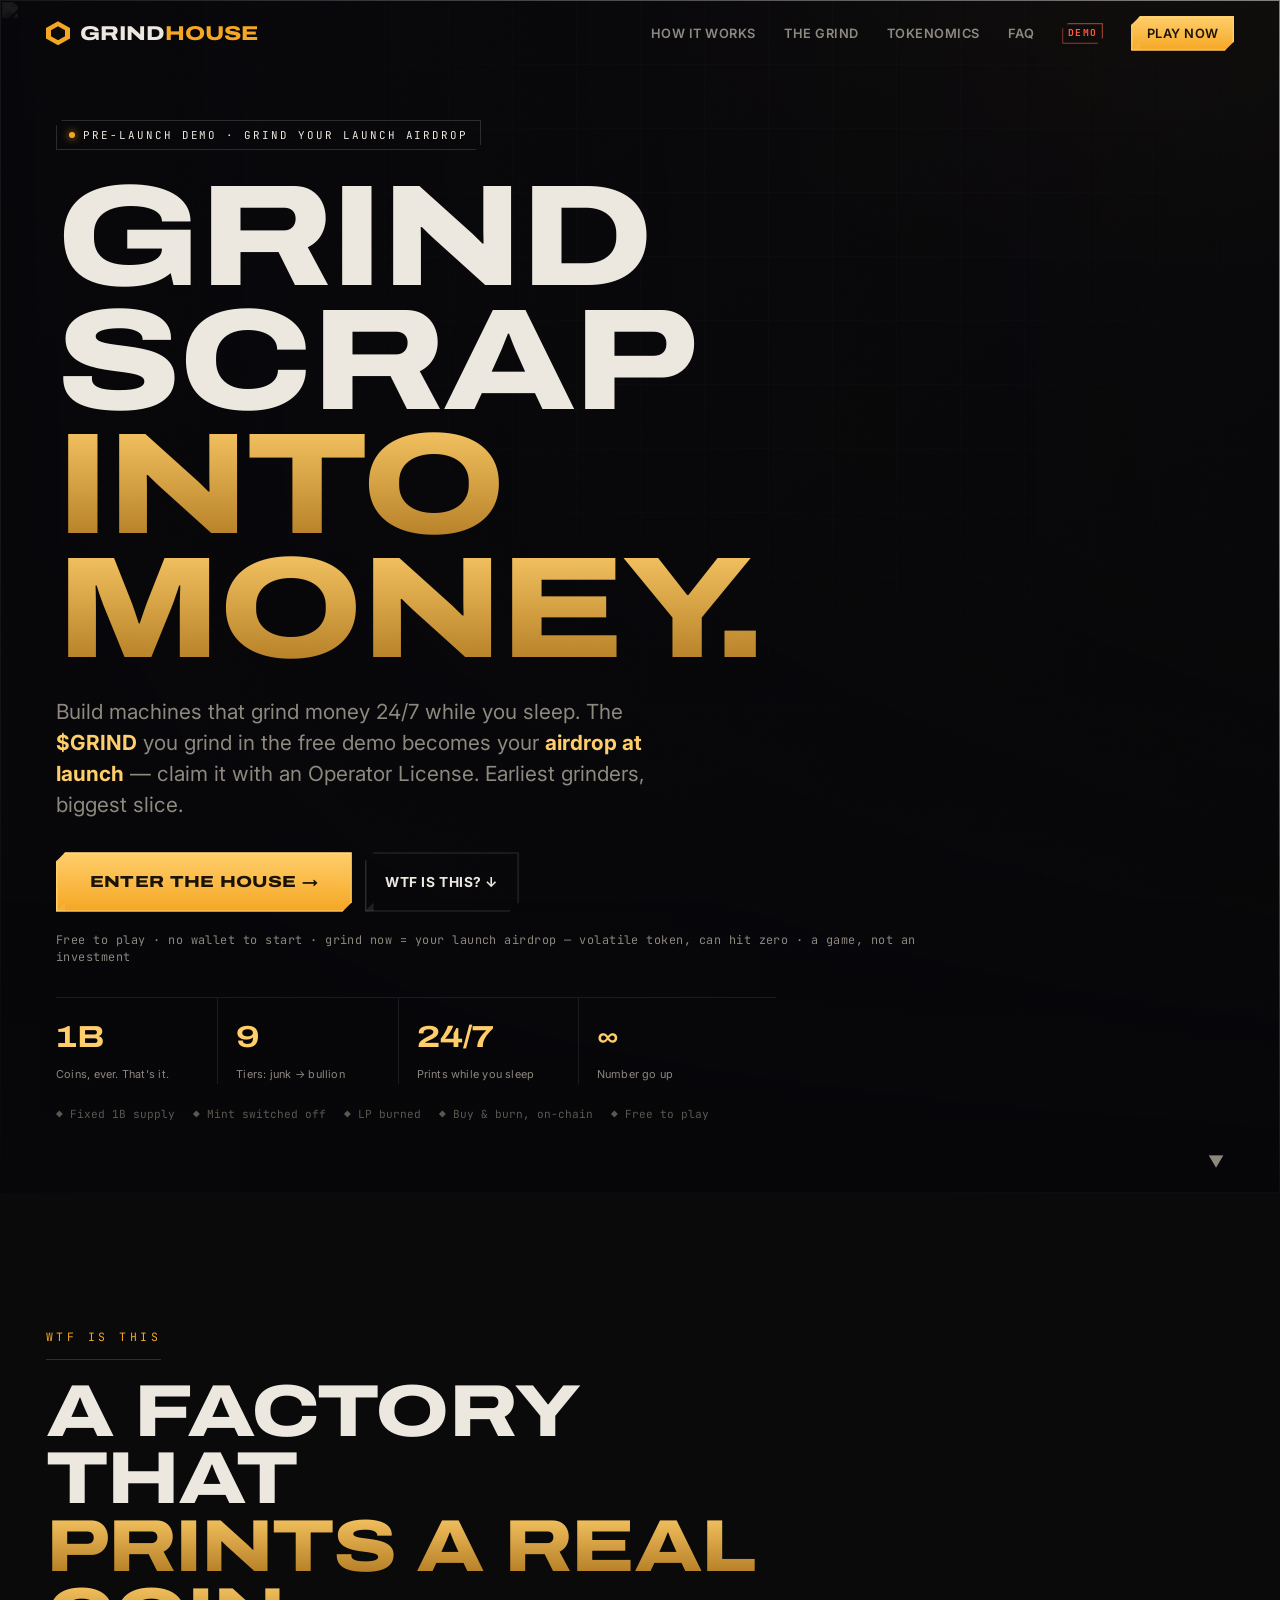
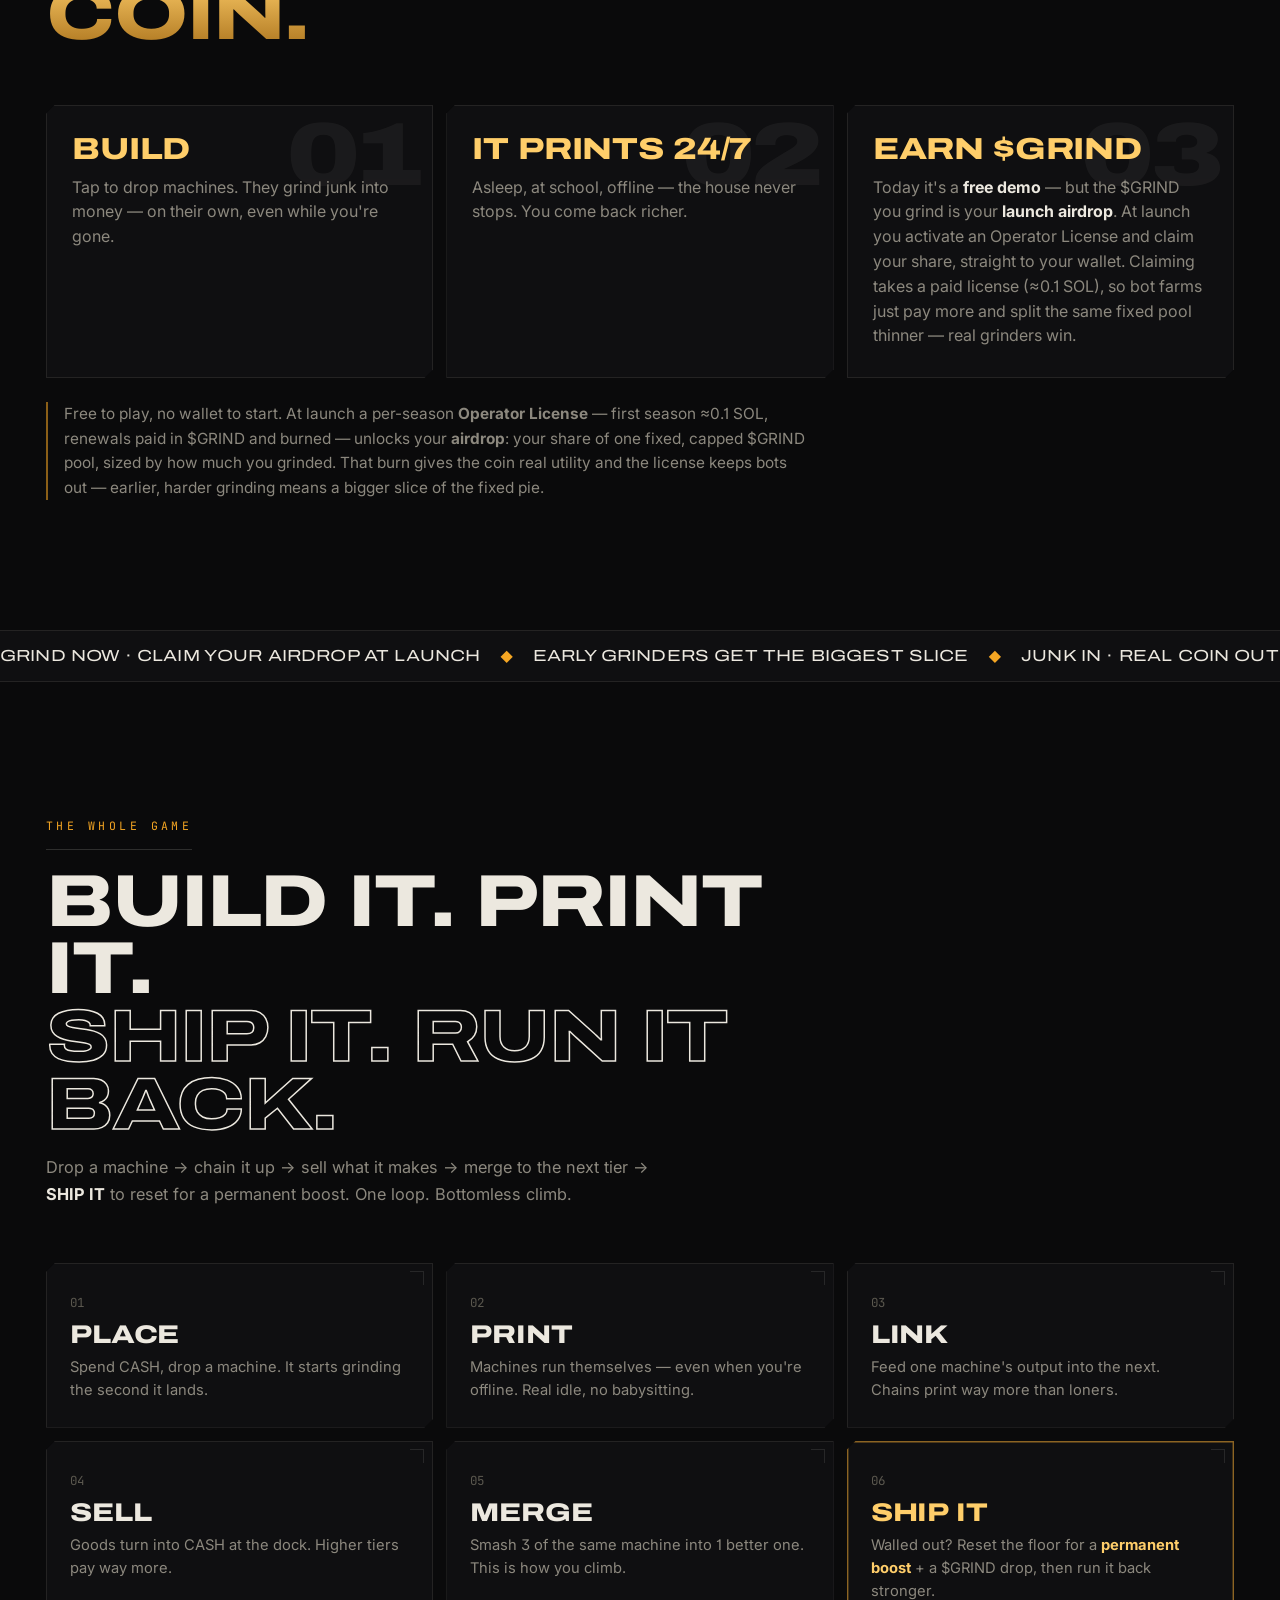
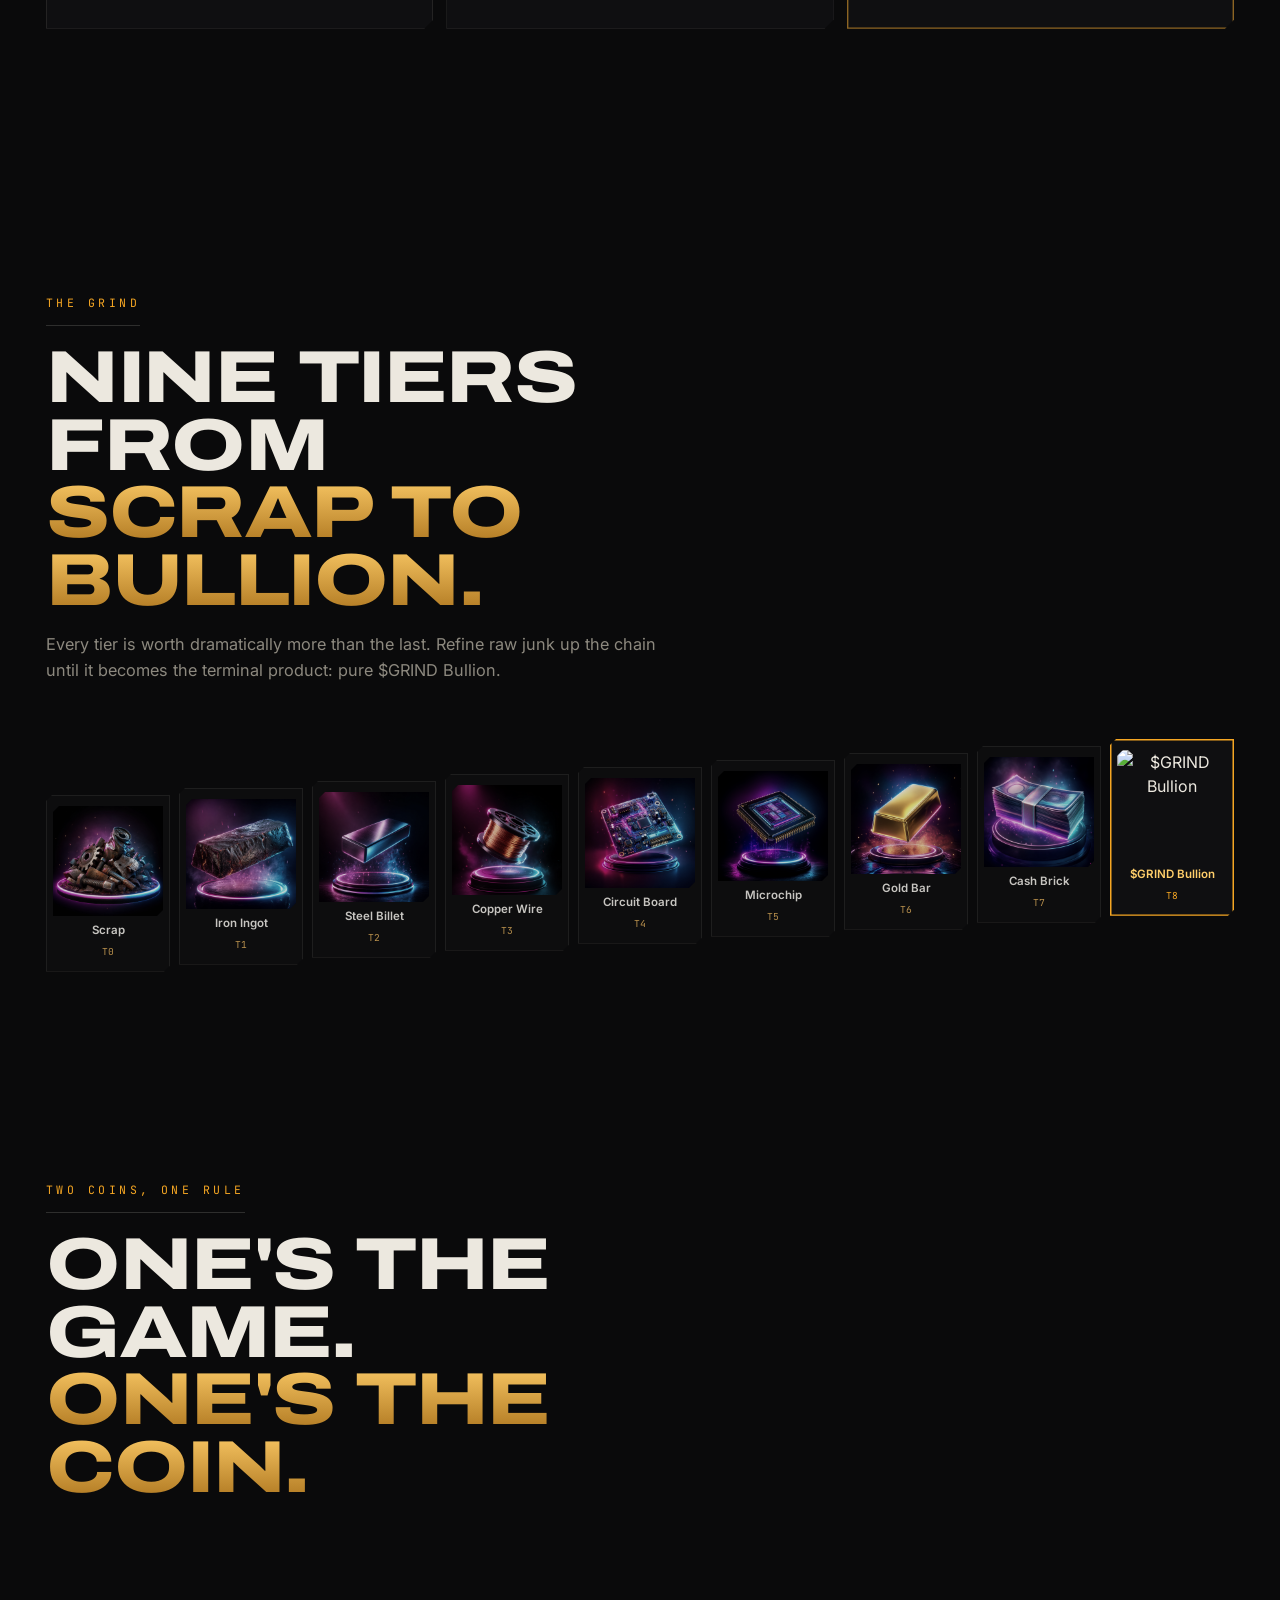
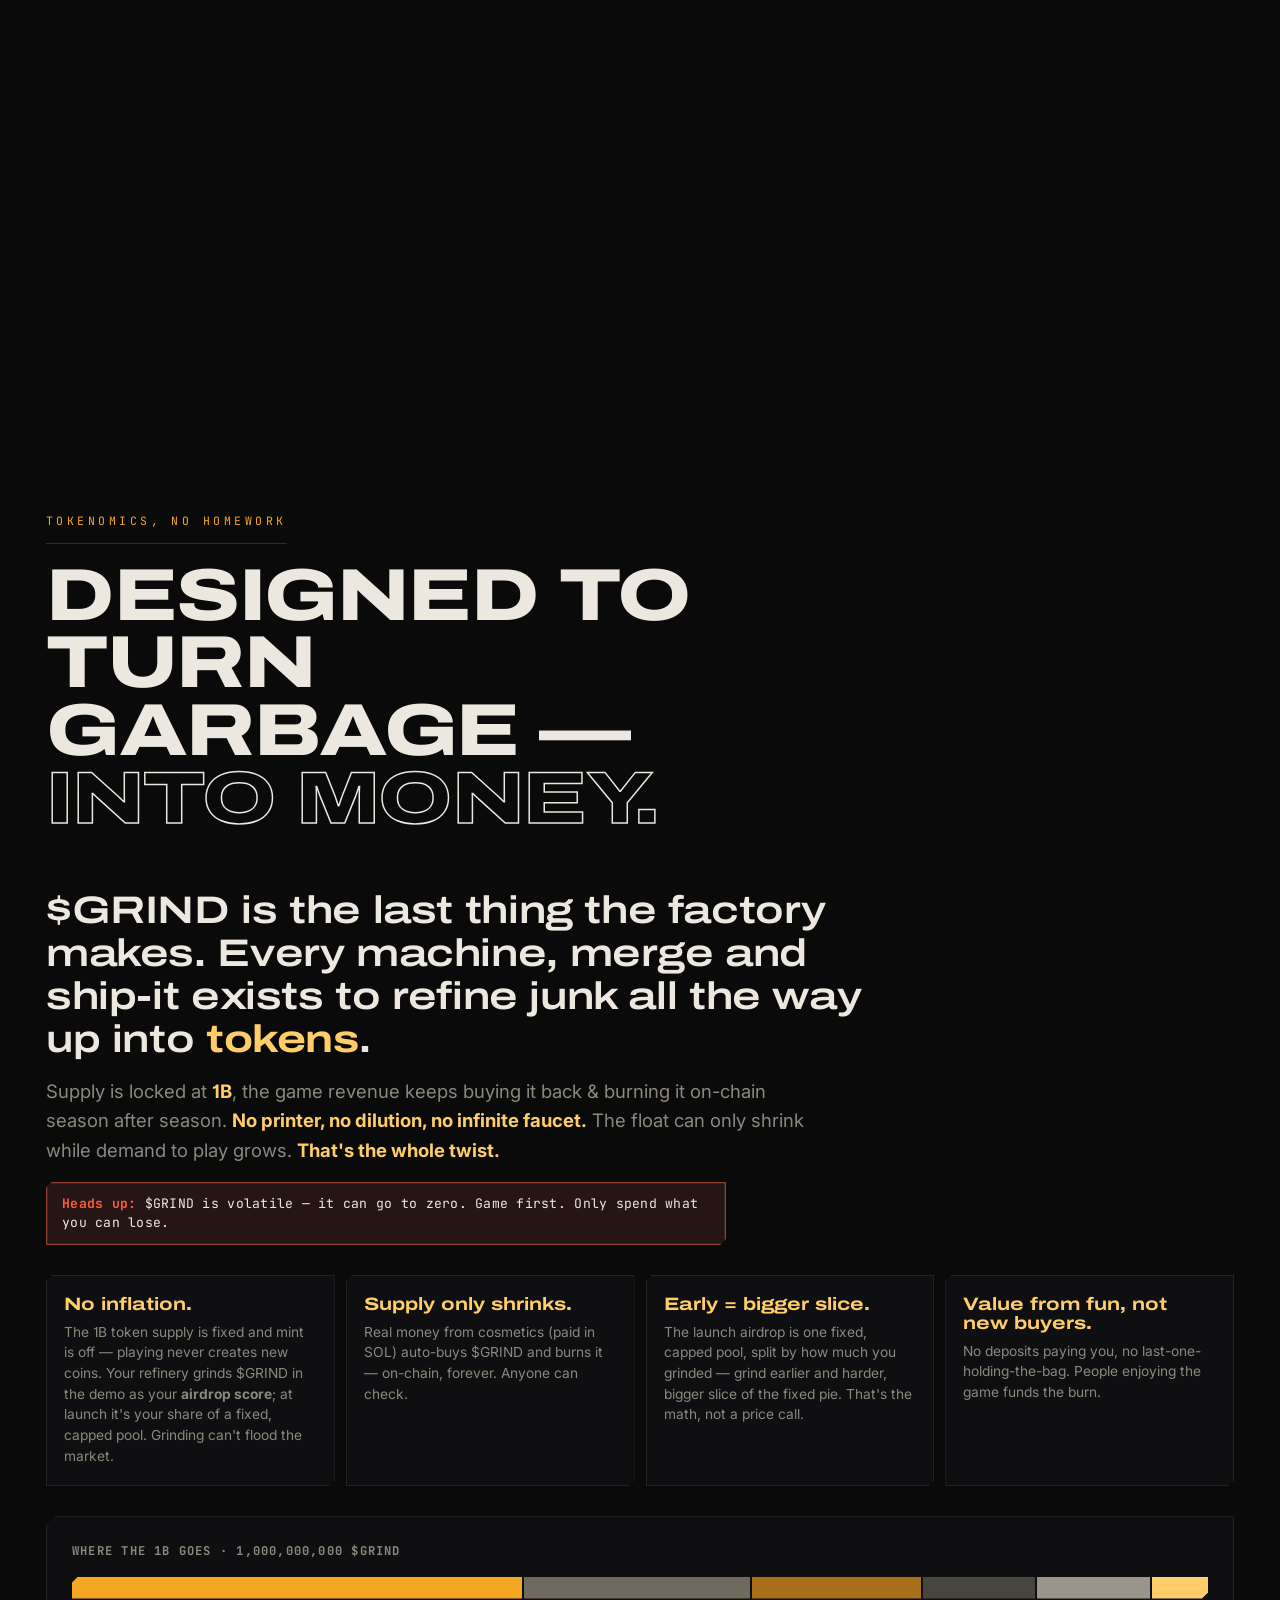
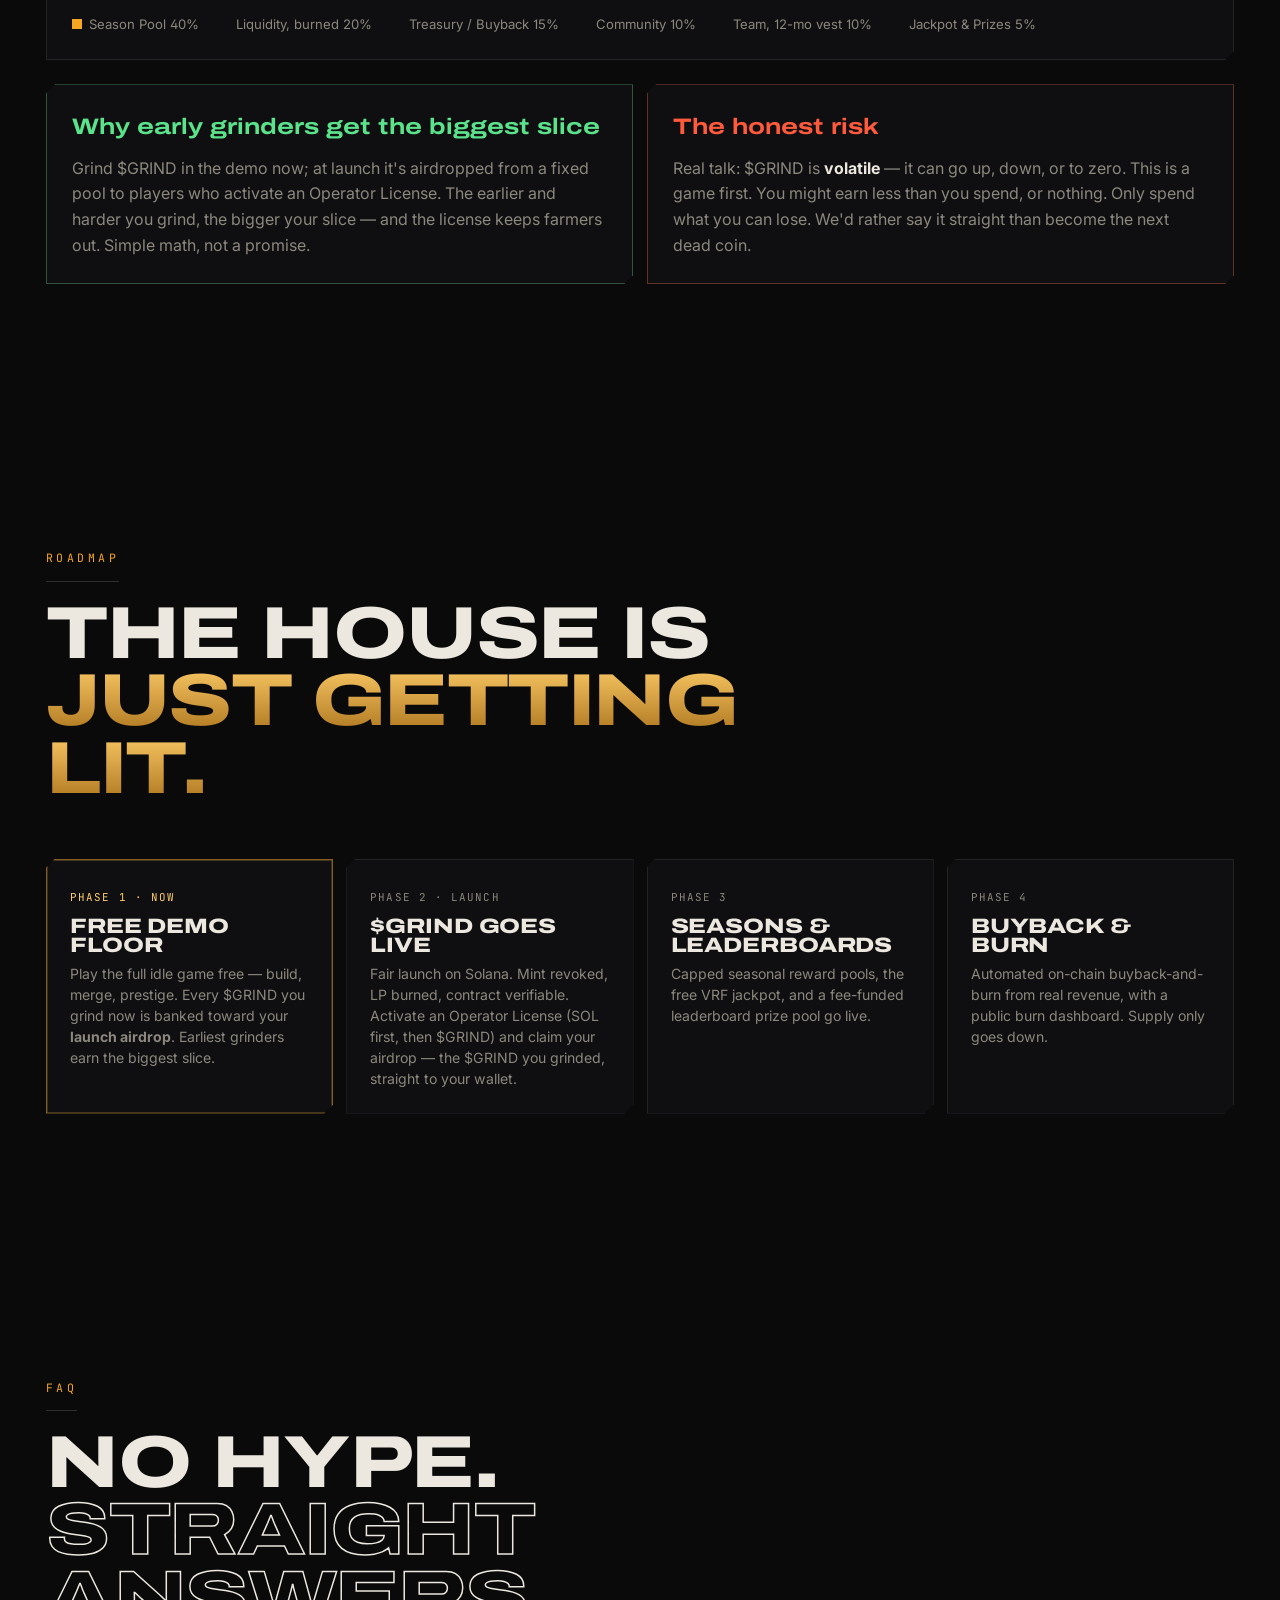
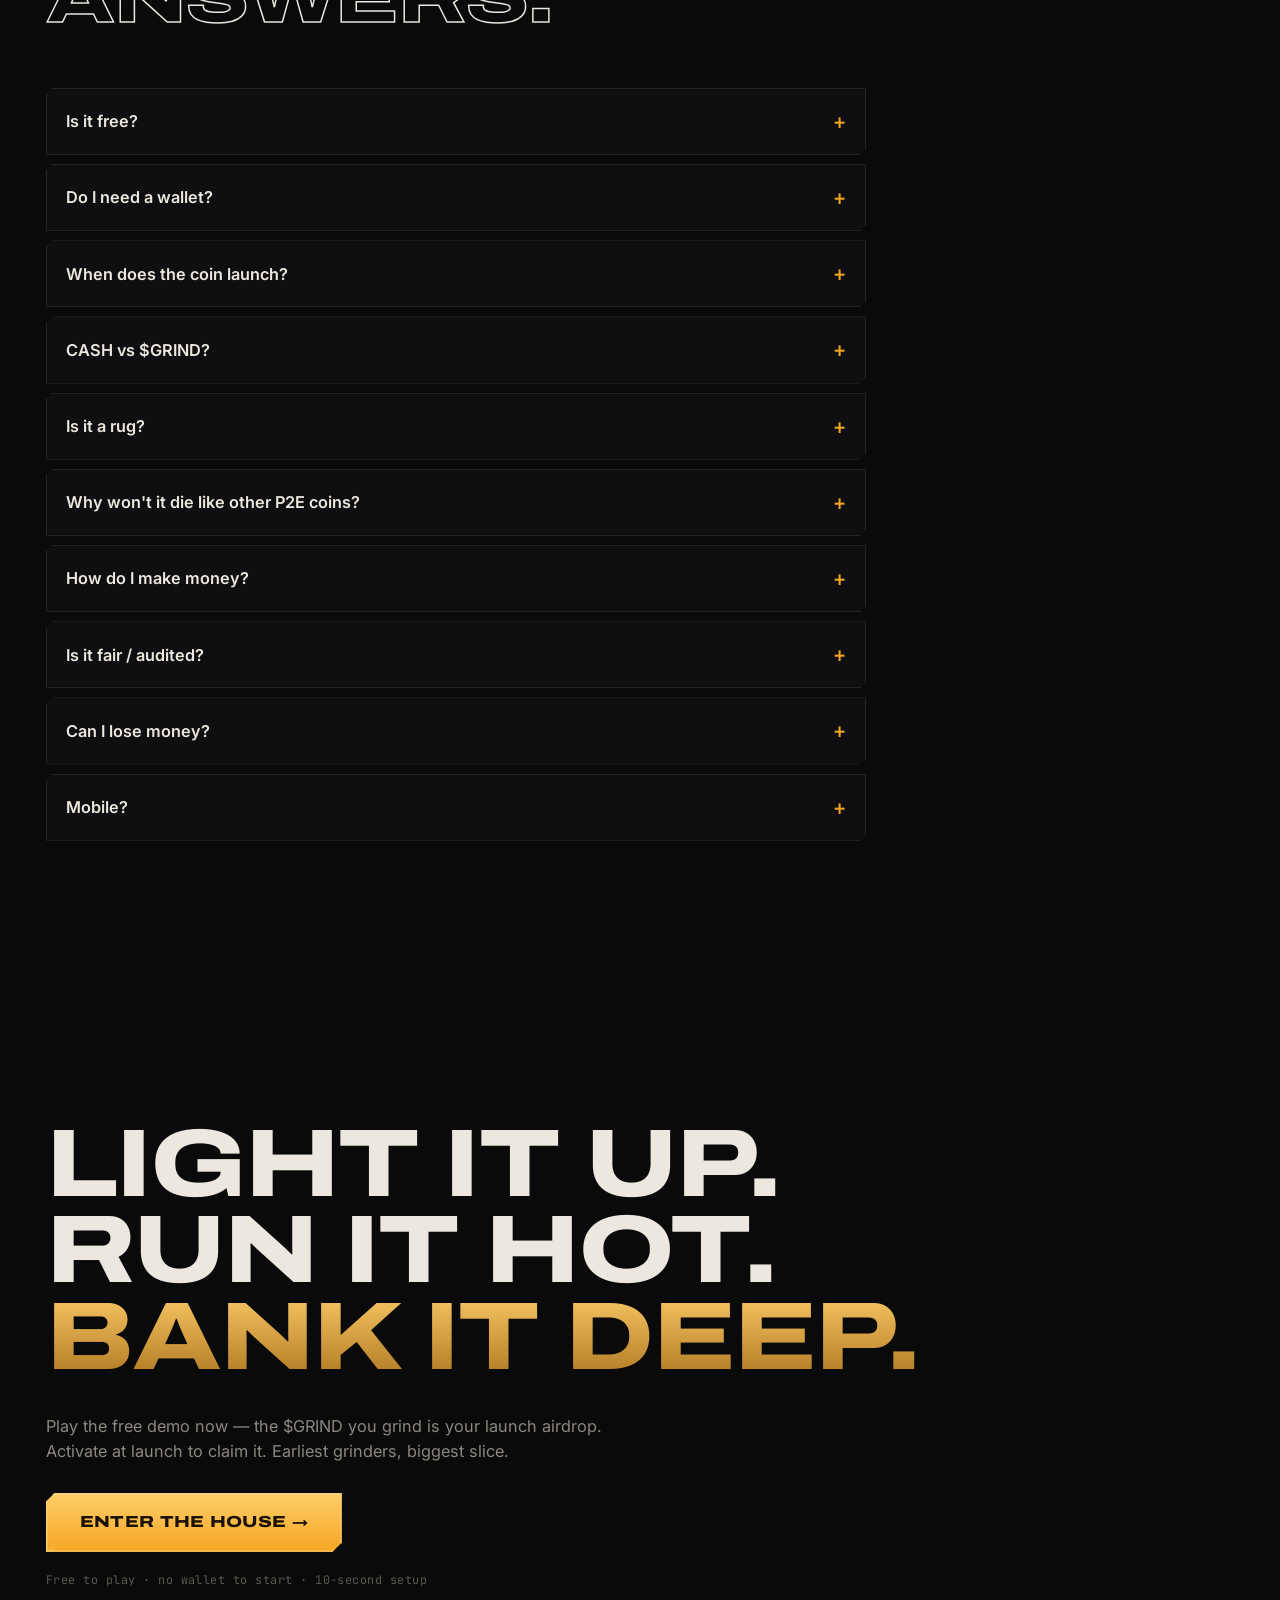
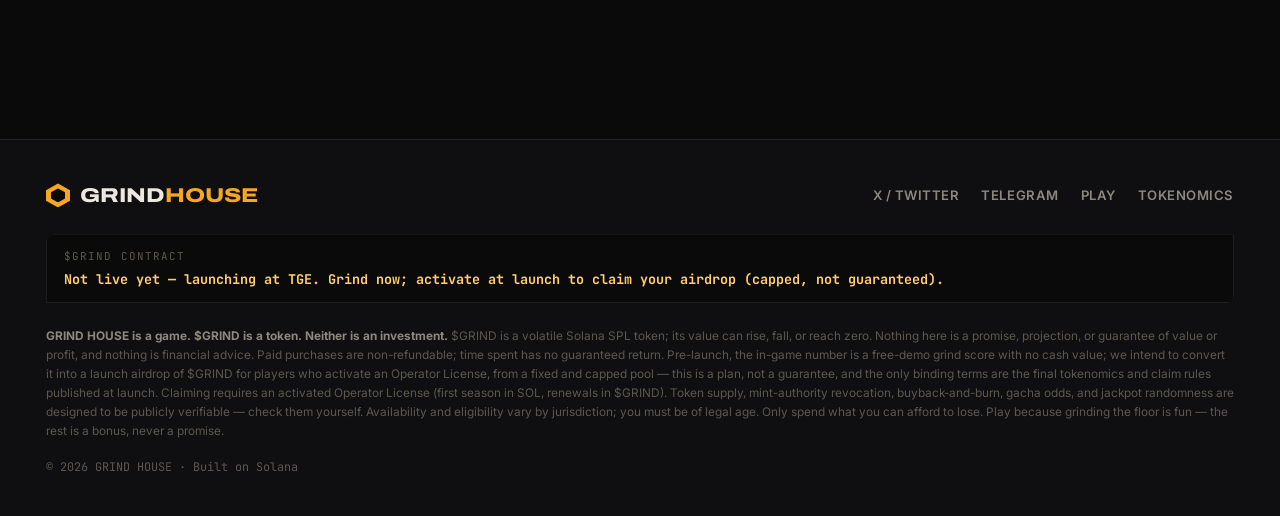
==== commit 9172c8dc: "Chain → $GRIND faucet + refinery stake-to-boost + offline $GRIND - The GRIND REFINERY (top of chain)" ====
--- a/index.html
+++ b/index.html
@@ -149,7 +149,7 @@
     </div>
     <div class="tt grind">
       <h3>$GRIND</h3><span class="tt-tag">the real Solana coin</span>
-      <p><b>Real coin.</b> Fixed at 1,000,000,000 forever. Mint switched off. Grind it in the demo now — at launch your grind is airdropped to you when you activate. No printing per second, so playing can never flood the market.</p>
+      <p><b>Real coin.</b> Fixed at 1,000,000,000 forever. Mint switched off. Grind it in the demo now — at launch your grind is airdropped to you when you activate. Supply's fixed, so grinding can never flood the market.</p>
     </div>
   </div>
 
@@ -170,7 +170,7 @@
   </div>
 
   <div class="token-bullets">
-    <div class="tb"><h4>No printer.</h4><p>Zero coins per second. You grind $GRIND through play — shipping and milestones bank it toward your fixed launch airdrop. Playing can never flood the market.</p></div>
+    <div class="tb"><h4>No inflation.</h4><p>The 1B token supply is fixed and mint is off — playing never creates new coins. Your refinery grinds $GRIND in the demo as your <b>airdrop score</b>; at launch it's your share of a fixed, capped pool. Grinding can't flood the market.</p></div>
     <div class="tb"><h4>Supply only shrinks.</h4><p>Real money from cosmetics (paid in SOL) auto-buys $GRIND and burns it — on-chain, forever. Anyone can check.</p></div>
     <div class="tb"><h4>Early = bigger slice.</h4><p>The launch airdrop is one fixed, capped pool, split by how much you grinded — grind earlier and harder, bigger slice of the fixed pie. That's the math, not a price call.</p></div>
     <div class="tb"><h4>Value from fun, not new buyers.</h4><p>No deposits paying you, no last-one-holding-the-bag. People enjoying the game funds the burn.</p></div>
